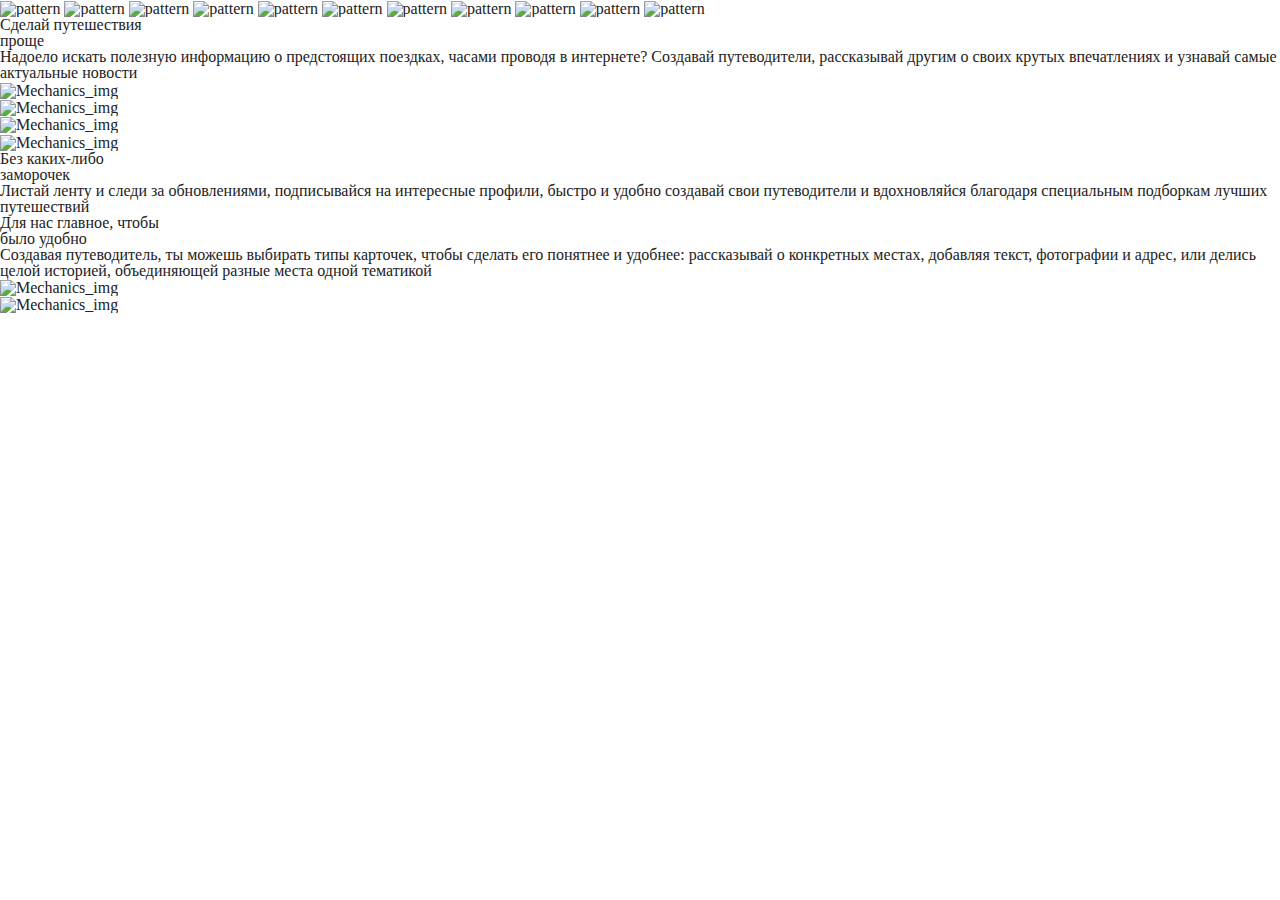
==== index.html @ 8c859dba "Add files via upload" ====
<!DOCTYPE html>
<html lang="en" dir="ltr">
  <head>
    <meta charset="utf-8">
    <title>FINCH</title>
    <link rel="stylesheet" href="styles.css">
    <meta name="viewport" content="width=device-width">
  </head>
  <body>
    <section class="mechanics">
      <section class="mechanics-pattern">
        <img class="pattern-one" src="images/pattern1.png" alt="pattern">
        <img class="pattern-two" src="images/pattern2.png" alt="pattern">
        <img class="pattern-three" src="images/pattern3.png" alt="pattern">
        <img class="pattern-four" src="images/pattern4.png" alt="pattern">
        <img class="pattern-five" src="images/pattern5.png" alt="pattern">
        <img class="pattern-six" src="images/pattern6.png" alt="pattern">
        <img class="pattern-seven" src="images/pattern7.png" alt="pattern">
        <img class="pattern-eight" src="images/pattern8.png" alt="pattern">
        <img class="pattern-nine" src="images/pattern9.png" alt="pattern">
        <img class="pattern-ten" src="images/pattern10.png" alt="pattern">
        <img class="pattern-eleven" src="images/pattern11.png" alt="pattern">
      </section>

      </section>
      <section class="mechanics-main">
        <section class="text-and-image">

          <div class="mechanics-text">
            <h1>Сделай путешествия<br>проще</h1>
            <p>Надоело искать полезную информацию о&nbsp;предстоящих поездках, часами проводя в&nbsp;интернете? Создавай путеводители, рассказывай другим о&nbsp;своих крутых впечатлениях и&nbsp;узнавай самые актуальные новости</p>
          </div>

          <div class="mechanics-image">
            <div><img class="mechanics-image-one" src="images/Mechanics_img1.png" alt="Mechanics_img"></div>
            <div><img class="mechanics-image-two" src="images/Mechanics_img2.png" alt="Mechanics_img"></div>
          </div>

        </section>

        <section class="text-and-image">

          <div class="mechanics-image">
            <div><img class="mechanics-image-three" src="images/Mechanics_img3.png" alt="Mechanics_img"></div>
            <div><img class="mechanics-image-four" src="images/Mechanics_img4.png" alt="Mechanics_img"></div>
          </div>

          <div class="mechanics-text">
            <h1>Без каких-либо<br>заморочек</h1>
            <p>Листай ленту и&nbsp;следи за&nbsp;обновлениями, подписывайся на&nbsp;интересные профили, быстро и&nbsp;удобно создавай свои путеводители и&nbsp;вдохновляйся благодаря специальным подборкам лучших путешествий</p>
          </div>

        </section>

        <section class="text-and-image-unique">

          <div class="mechanics-text">
            <h1>Для нас главное, чтобы<br>было удобно</h1>
            <p>Создавая путeводитель, ты&nbsp;можешь выбирать типы карточек, чтобы сделать его понятнее и&nbsp;удобнее: рассказывай о&nbsp;конкретных местах, добавляя текст, фотографии и&nbsp;адрес, или делись целой историей, объединяющей разные места одной тематикой</p>
          </div>

          <div class="mechanics-image">
            <div><img class="mechanics-image-five" src="images/Mechanics_img5.png" alt="Mechanics_img"></div>
            <div><img class="mechanics-image-six" src="images/Mechanics_img6.png" alt="Mechanics_img"></div>
          </div>

        </section>

      </section>
    </section>

  </body>
</html>
---- styles.css ----
@import url('https://fonts.googleapis.com/css?family=Montserrat&display=swap');
@import url('https://fonts.googleapis.com/css?family=Playfair+Display&display=swap');
@import "reset.css";

body {
    width: auto;
    height: auto;
    left: 0px;
    top: 0px;
    margin: 0;
    padding: 0;
    font-family: Helvetica Neue;
  }
@media (min-width: 1440px) {
  section.mechanics {
    width: 100vw;
  }

  section.mechanics-main {
    position: relative;
    z-index: 10;
  }

  section.mechanics-pattern {
    position: absolute;
    margin: 0;
    z-index: 9;
  }

  section.text-and-image {
    display: grid;
    grid-template-columns: 500px 500px;
    grid-column-gap: 250px;
    width: 1250px;
    margin: auto;
    margin-top: 150px;
  }

  div.mechanics-text {
    margin: auto;
    width: 505px;
    line-height: 1.4;
  }

  div.mechanics-text h1 {
      font-size: 48px;
      font-weight: bold;
      color: #226EFF;
  }

  div.mechanics-text p {
    padding-top: 25px;
      font-size: 24px;
      font-weight: normal;
      color: #2E333A;
  }

  div.mechanics-image {
    width: 500px;
  }

  div.mechanics-image img.mechanics-image-one{
    position: absolute;
    width: 375px;
    height: auto;
    padding-left: 135px;
    z-index: 1;
  }

  div.mechanics-image img.mechanics-image-two{
    position: relative;
    width: 375px;
    height: auto;
    padding-top: 135px;
    z-index: 0;
  }

  div.mechanics-image img.mechanics-image-three{
    position: absolute;
    width: 375px;
    height: auto;
    padding-left: 135px;
    z-index: 1;
  }

  div.mechanics-image img.mechanics-image-four{
    position: relative;
    width: 375px;
    height: auto;
    padding-top: 85px;
    z-index: 0;
  }

  section.text-and-image-unique {
    display: grid;
    grid-template-columns: 615px 635px;
    grid-column-gap: 0;
    width: 1250px;
    margin: auto;
    margin-top: 150px;
  }

  section.text-and-image-unique div.mechanics-text {
    width: 615px;
    margin-top: 25px;
    z-index: 1;
  }

  section.text-and-image-unique div.mechanics-image {
    width: 865px;
    margin-left: -230px;
    z-index: 0;
  }

  div.mechanics-image img.mechanics-image-five{
    position: absolute;
    width: 375px;
    height: auto;
    padding-left: 490px;
    z-index: 1;
  }

  div.mechanics-image img.mechanics-image-six{
    position: relative;
    width: 800px;
    height: auto;
    padding-top: 435px;
    z-index: 0;
  }

  section.mechanics-pattern img.pattern-one {
    width: 155px;
    position: absolute;
    margin-top: -40px;
  }

  section.mechanics-pattern img.pattern-two {
    width: 490px;
    margin-left: 950px;
    position: absolute;
    margin-top: -90px;
  }

  section.mechanics-pattern img.pattern-three {
    width: 423px;
    margin-left: 595px;
    position: absolute;
    margin-top: 390px;
  }

  section.mechanics-pattern img.pattern-four {
    width: 367px;
    margin-left: 25px;
    position: absolute;
    margin-top: 530px;
  }

  section.mechanics-pattern img.pattern-five {
    width: 390px;
    margin-left: 0px;
    position: absolute;
    margin-top: 700px;
  }

  section.mechanics-pattern img.pattern-six {
    width: 276px;
    margin-left: 1100px;
    position: absolute;
    margin-top: 900px;
  }

  section.mechanics-pattern img.pattern-seven {
    width: 313px;
    margin-left: 430px;
    position: absolute;
    margin-top: 1330px;
  }

  section.mechanics-pattern img.pattern-eight {
    width: 191px;
    margin-left: 1090px;
    position: absolute;
    margin-top: 1560px;
  }

  section.mechanics-pattern img.pattern-nine {
    width: 280px;
    margin-left: 760px;
    position: absolute;
    margin-top: 1960px;
  }

  section.mechanics-pattern img.pattern-ten {
    width: 465px;
    margin-left: 975px;
    position: absolute;
    margin-top: 1760px;
  }

  section.mechanics-pattern img.pattern-eleven {
    width: 245px;
    margin-left: 0px;
    position: absolute;
    margin-top: 2270px;
  }


}
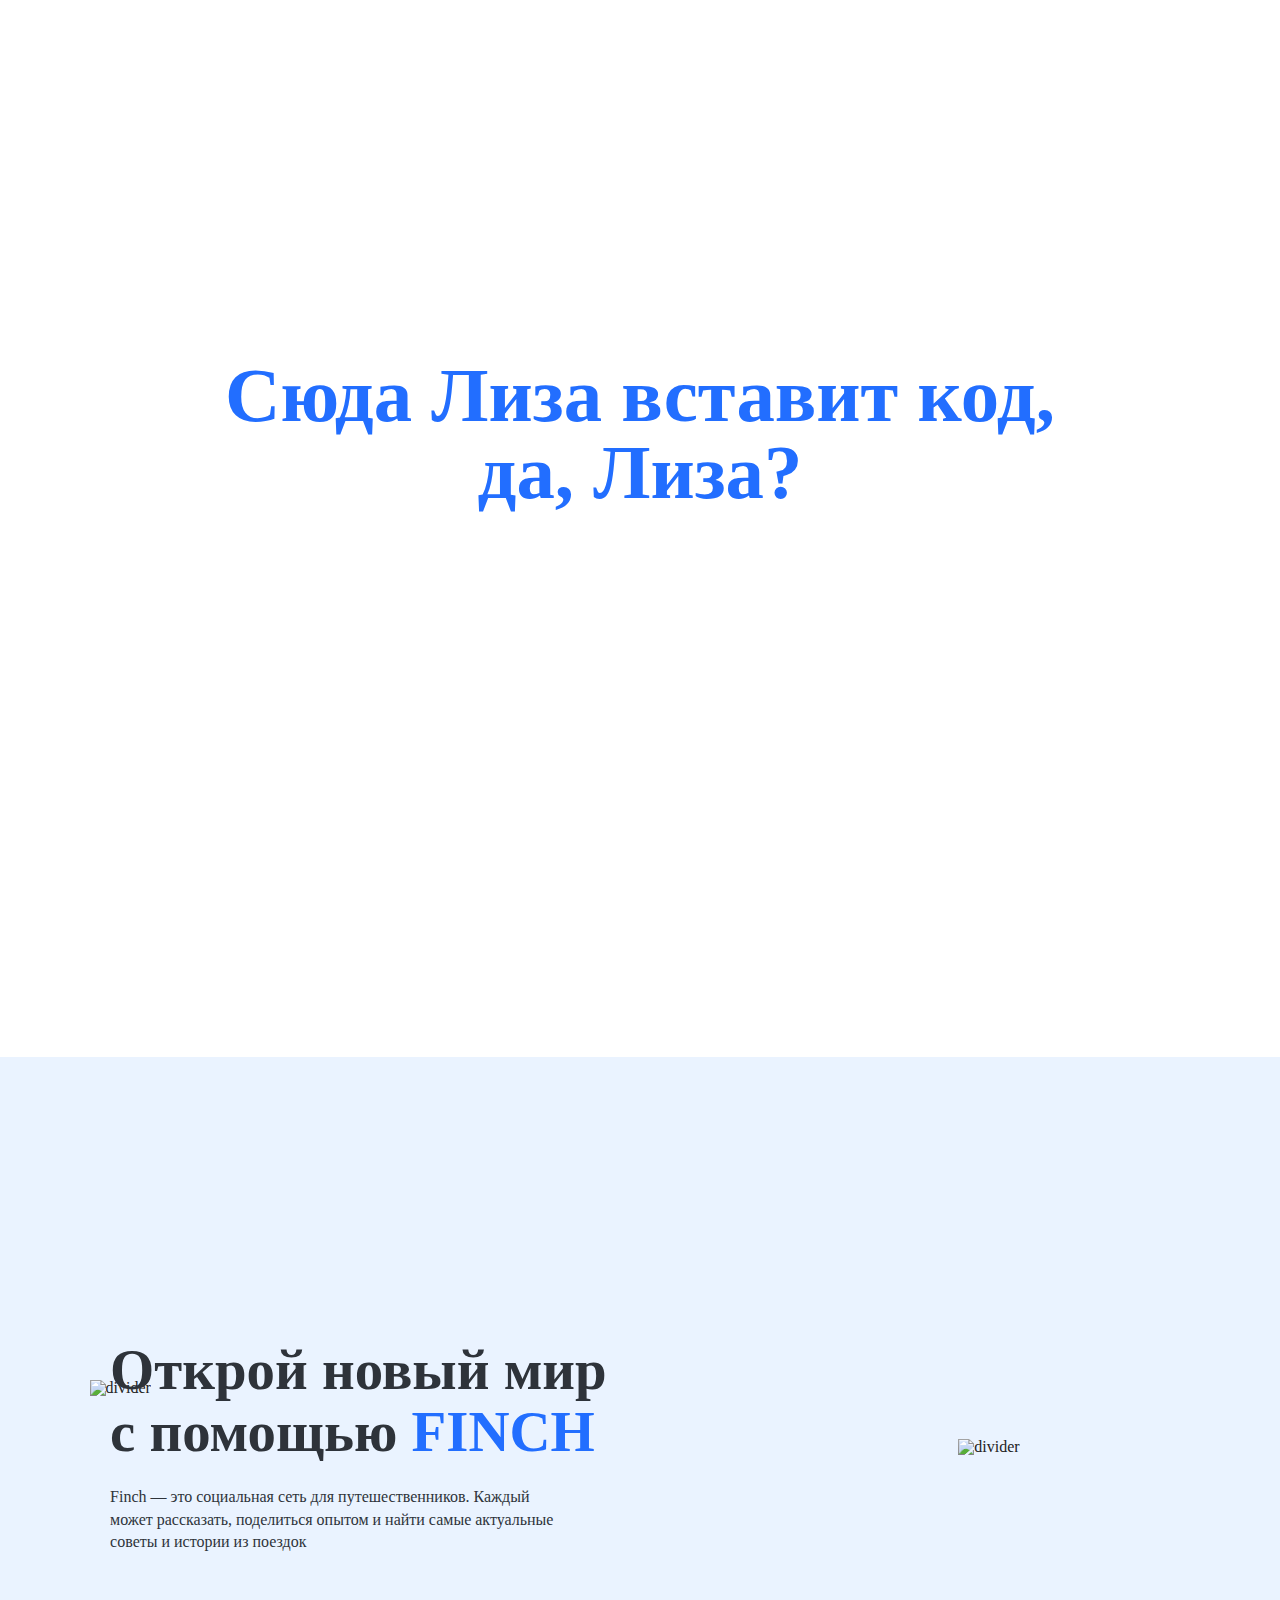
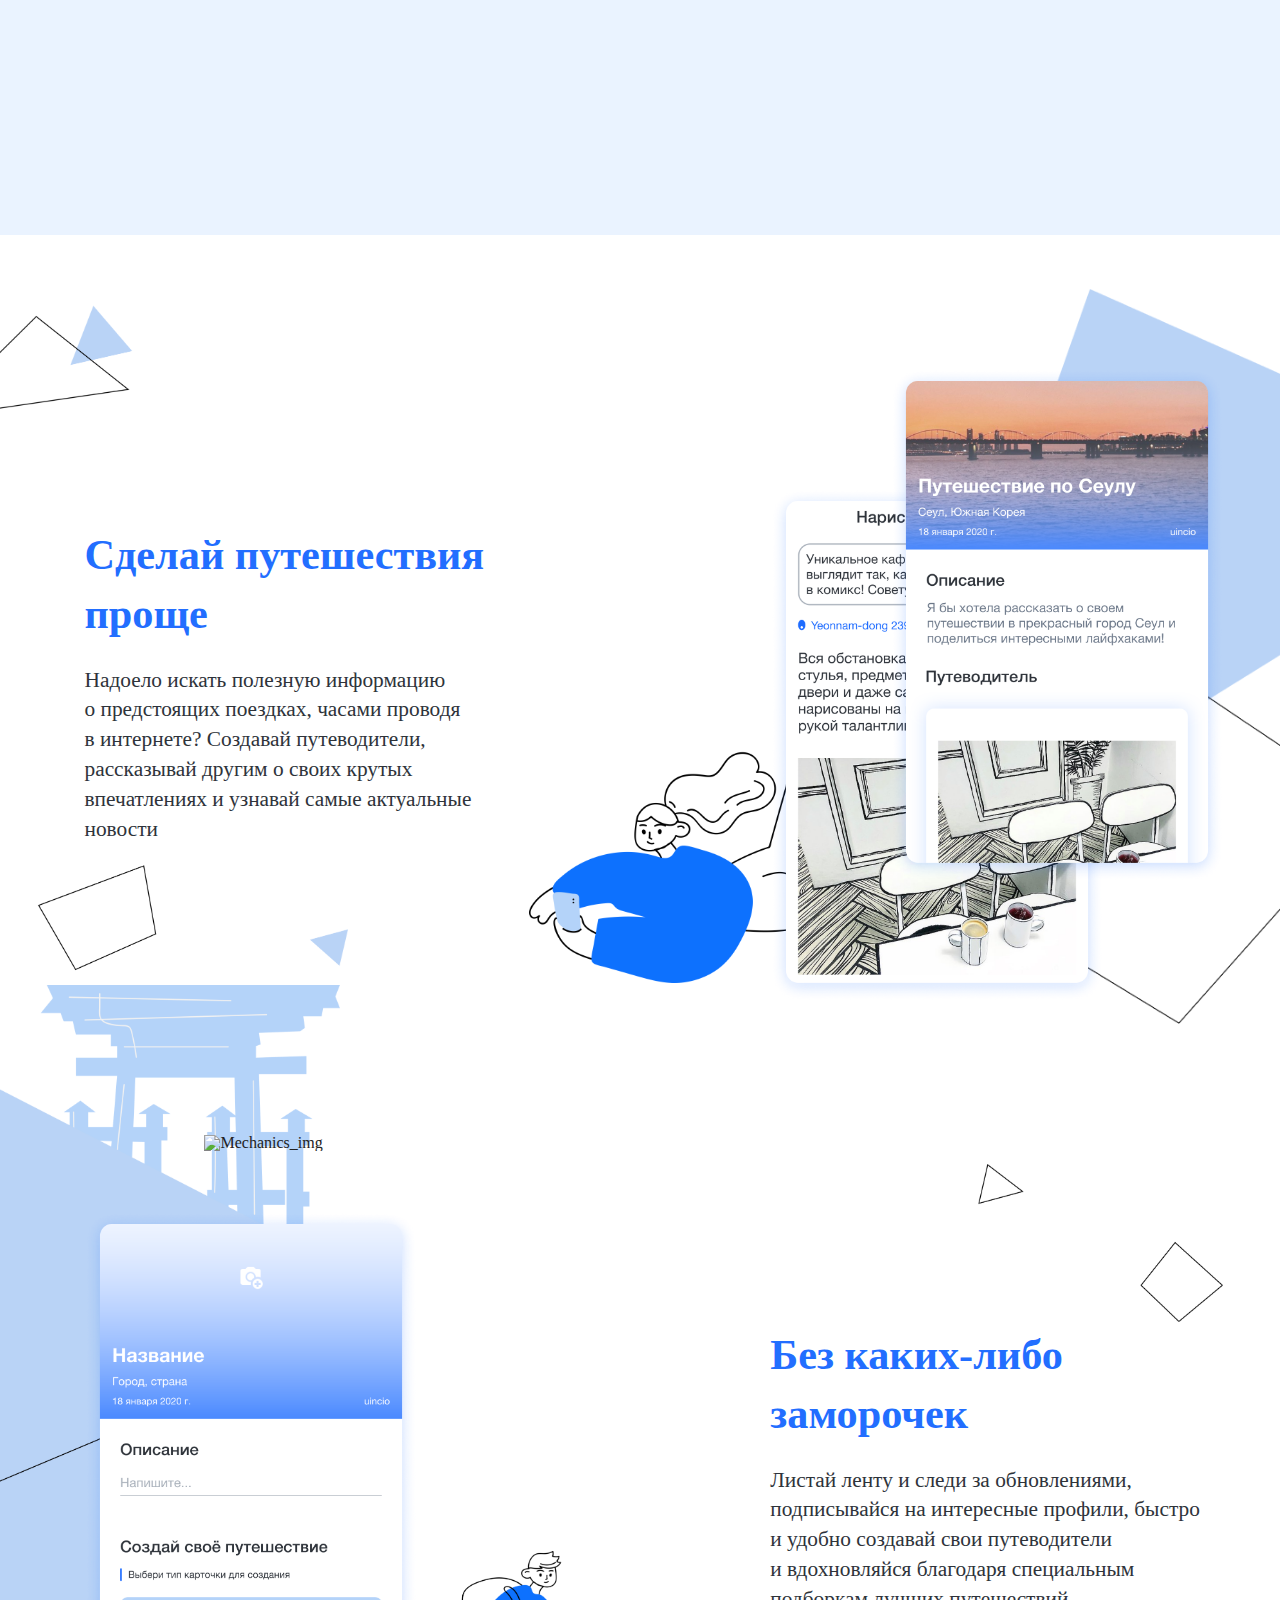
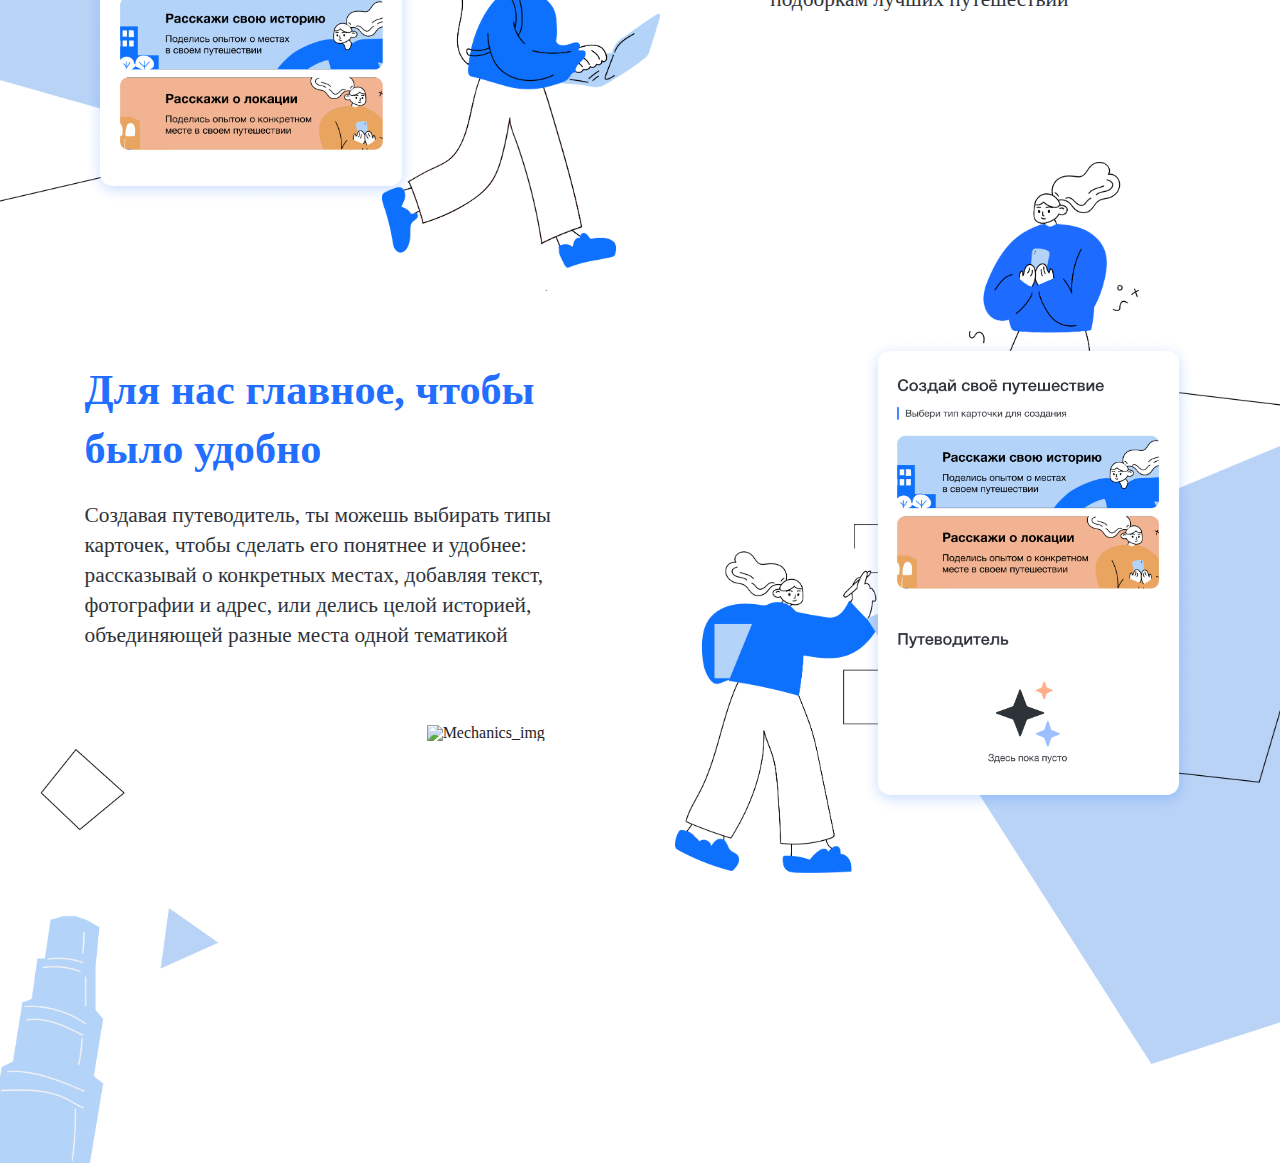
==== commit fddb5a49: "Add files via upload" ====
--- a/index.html
+++ b/index.html
@@ -7,6 +7,28 @@
     <meta name="viewport" content="width=device-width">
   </head>
   <body>
+
+    <section class="main">
+      <h1>Сюда Лиза вставит код,<br>да, Лиза?</h1>
+    </section>
+
+    <section class="divider-one">
+      <section class="divider-one-background">
+        <img class="divider-one-background" src="images/divider-one-back.png" alt="divider">
+      </section>
+
+      <section class="divider-one-content">
+        <div class="divider-one-text">
+          <h1>Открой новый мир<br>с помощью <span>FINCH</span></h1>
+          <p>Finch&nbsp;&mdash; это социальная сеть для путешественников. Каждый может рассказать, поделиться опытом и&nbsp;найти самые актуальные советы и&nbsp;истории из&nbsp;поездок</p>
+        </div>
+
+        <div class="divider-one-image">
+          <img class="divider-one-image" src="images/divider-one.png" alt="divider">
+        </div>
+      </section>
+    </section>
+
     <section class="mechanics">
       <section class="mechanics-pattern">
         <img class="pattern-one" src="images/pattern1.png" alt="pattern">
--- a/styles.css
+++ b/styles.css
@@ -11,198 +11,268 @@
     padding: 0;
     font-family: Helvetica Neue;
   }
-@media (min-width: 1440px) {
-  section.mechanics {
-    width: 100vw;
-  }
-
-  section.mechanics-main {
-    position: relative;
-    z-index: 10;
-  }
-
-  section.mechanics-pattern {
-    position: absolute;
-    margin: 0;
-    z-index: 9;
-  }
-
-  section.text-and-image {
-    display: grid;
-    grid-template-columns: 500px 500px;
-    grid-column-gap: 250px;
-    width: 1250px;
+section.main {
+  width: 100vw;
+  height: 82.6vw;
+}
+
+section.main h1 {
+    font-size: 6vw;
+    font-weight: bold;
+    color: #226EFF;
     margin: auto;
-    margin-top: 150px;
-  }
-
-  div.mechanics-text {
-    margin: auto;
-    width: 505px;
-    line-height: 1.4;
-  }
-
-  div.mechanics-text h1 {
-      font-size: 48px;
-      font-weight: bold;
-      color: #226EFF;
-  }
-
-  div.mechanics-text p {
-    padding-top: 25px;
-      font-size: 24px;
-      font-weight: normal;
-      color: #2E333A;
-  }
-
-  div.mechanics-image {
-    width: 500px;
-  }
-
-  div.mechanics-image img.mechanics-image-one{
-    position: absolute;
-    width: 375px;
-    height: auto;
-    padding-left: 135px;
-    z-index: 1;
-  }
-
-  div.mechanics-image img.mechanics-image-two{
-    position: relative;
-    width: 375px;
-    height: auto;
-    padding-top: 135px;
-    z-index: 0;
-  }
-
-  div.mechanics-image img.mechanics-image-three{
-    position: absolute;
-    width: 375px;
-    height: auto;
-    padding-left: 135px;
-    z-index: 1;
-  }
-
-  div.mechanics-image img.mechanics-image-four{
-    position: relative;
-    width: 375px;
-    height: auto;
-    padding-top: 85px;
-    z-index: 0;
-  }
-
-  section.text-and-image-unique {
-    display: grid;
-    grid-template-columns: 615px 635px;
-    grid-column-gap: 0;
-    width: 1250px;
-    margin: auto;
-    margin-top: 150px;
-  }
-
-  section.text-and-image-unique div.mechanics-text {
-    width: 615px;
-    margin-top: 25px;
-    z-index: 1;
-  }
-
-  section.text-and-image-unique div.mechanics-image {
-    width: 865px;
-    margin-left: -230px;
-    z-index: 0;
-  }
-
-  div.mechanics-image img.mechanics-image-five{
-    position: absolute;
-    width: 375px;
-    height: auto;
-    padding-left: 490px;
-    z-index: 1;
-  }
-
-  div.mechanics-image img.mechanics-image-six{
-    position: relative;
-    width: 800px;
-    height: auto;
-    padding-top: 435px;
-    z-index: 0;
-  }
-
-  section.mechanics-pattern img.pattern-one {
-    width: 155px;
-    position: absolute;
-    margin-top: -40px;
-  }
-
-  section.mechanics-pattern img.pattern-two {
-    width: 490px;
-    margin-left: 950px;
-    position: absolute;
-    margin-top: -90px;
-  }
-
-  section.mechanics-pattern img.pattern-three {
-    width: 423px;
-    margin-left: 595px;
-    position: absolute;
-    margin-top: 390px;
-  }
-
-  section.mechanics-pattern img.pattern-four {
-    width: 367px;
-    margin-left: 25px;
-    position: absolute;
-    margin-top: 530px;
-  }
-
-  section.mechanics-pattern img.pattern-five {
-    width: 390px;
-    margin-left: 0px;
-    position: absolute;
-    margin-top: 700px;
-  }
-
-  section.mechanics-pattern img.pattern-six {
-    width: 276px;
-    margin-left: 1100px;
-    position: absolute;
-    margin-top: 900px;
-  }
-
-  section.mechanics-pattern img.pattern-seven {
-    width: 313px;
-    margin-left: 430px;
-    position: absolute;
-    margin-top: 1330px;
-  }
-
-  section.mechanics-pattern img.pattern-eight {
-    width: 191px;
-    margin-left: 1090px;
-    position: absolute;
-    margin-top: 1560px;
-  }
-
-  section.mechanics-pattern img.pattern-nine {
-    width: 280px;
-    margin-left: 760px;
-    position: absolute;
-    margin-top: 1960px;
-  }
-
-  section.mechanics-pattern img.pattern-ten {
-    width: 465px;
-    margin-left: 975px;
-    position: absolute;
-    margin-top: 1760px;
-  }
-
-  section.mechanics-pattern img.pattern-eleven {
-    width: 245px;
-    margin-left: 0px;
-    position: absolute;
-    margin-top: 2270px;
-  }
-
-
-}
+    text-align: center;
+    padding-top: 28vw;
+}
+
+section.divider-one {
+  width: 100vw;
+  height: 60.76vw;
+  background-color: #EAF3FF;
+}
+
+section.divider-one-content {
+  position: relative;
+  z-index: 1;
+  width: 93vw;
+  height: 60.76vw;
+  padding-left: 7vw;
+  display: grid;
+  grid-template-columns: 42vw 45.48vw;
+  grid-column-gap: 5.52vw;
+}
+
+div.divider-one-text {
+  margin: auto;
+}
+
+div.divider-one-text h1{
+  line-height: 1.1;
+  font-size: 4.44vw;
+  font-weight: bold;
+  color: #2E333A;
+}
+
+div.divider-one-text span{
+  color: #226EFF;
+}
+
+div.divider-one-text p{
+  line-height: 1.4;
+  width: 34.7vw;
+  padding-top: 1.736vw;
+  color: #2E333A;
+  font-size: 1.25vw;
+}
+
+div.divider-one-image {
+  margin: auto;
+}
+
+div.divider-one-image img{
+  width: 45.48vw;
+  height: auto;
+}
+
+section.divider-one-background {
+  position: absolute;
+  z-index: 0;
+}
+
+section.divider-one-background img{
+  width: 93vw;
+  padding-left: 7vw;
+  padding-top: 25.2vw;
+}
+
+section.mechanics {
+  width: 100vw;
+}
+
+section.mechanics-main {
+  position: relative;
+  z-index: 10;
+}
+
+section.mechanics-pattern {
+  position: absolute;
+  margin: 0;
+  z-index: 9;
+}
+
+section.text-and-image {
+  display: grid;
+  grid-template-columns: 34.72vw 34.72vw;
+  grid-column-gap:18.86vw;
+  width: 86.8vw;
+  margin: auto;
+  margin-top: 10.4vw;
+}
+
+div.mechanics-text {
+  margin: auto;
+  width: 34.72vw;
+  line-height: 1.4;
+}
+
+div.mechanics-text h1 {
+    font-size: 3.3vw;
+    font-weight: bold;
+    color: #226EFF;
+}
+
+div.mechanics-text p {
+  padding-top: 1.736vw;
+  font-size: 1.67vw;
+  font-weight: normal;
+  color: #2E333A;
+}
+
+div.mechanics-image {
+  width: 34.72vw;
+}
+
+div.mechanics-image img.mechanics-image-one{
+  position: absolute;
+  width: 26.04vw;
+  height: auto;
+  padding-left: 9.375vw;
+  z-index: 1;
+}
+
+div.mechanics-image img.mechanics-image-two{
+  position: relative;
+  width: 26.04vw;
+  height: auto;
+  padding-top: 9.375vw;
+  z-index: 0;
+}
+
+div.mechanics-image img.mechanics-image-three{
+  position: absolute;
+  width: 26.04vw;
+  height: auto;
+  padding-left: 9.375vw;
+  z-index: 1;
+}
+
+div.mechanics-image img.mechanics-image-four{
+  position: relative;
+  width: 26.04vw;
+  height: auto;
+  padding-top: 5.9vw;
+  z-index: 0;
+}
+
+section.text-and-image-unique {
+  display: grid;
+  grid-template-columns: 42.7vw 44.09vw;
+  grid-column-gap: 0;
+  width: 86.8vw;
+  margin: auto;
+  margin-top: 10.4vw;
+}
+
+section.text-and-image-unique div.mechanics-text {
+  width: 42.7vw;
+  margin-top: 1.736vw;
+  z-index: 1;
+}
+
+section.text-and-image-unique div.mechanics-image {
+  width: 60.069vw;
+  margin-left: -15.97vw;
+  z-index: 0;
+}
+
+div.mechanics-image img.mechanics-image-five{
+  position: absolute;
+  width: 26.04vw;
+  height: auto;
+  padding-left: 34.02vw;
+  z-index: 1;
+}
+
+div.mechanics-image img.mechanics-image-six{
+  position: relative;
+  width: 55.56vw;
+  height: auto;
+  padding-top: 30.2vw;
+  z-index: 0;
+}
+
+section.mechanics-pattern img.pattern-one {
+  width: 10.76vw;
+  position: absolute;
+  margin-top: 5.5vw;
+}
+
+section.mechanics-pattern img.pattern-two {
+  width: 34.02vw;
+  margin-left: 65.97vw;
+  position: absolute;
+  margin-top: 4.2vw;
+}
+
+section.mechanics-pattern img.pattern-three {
+  width: 29.375vw;
+  margin-left: 41.319vw;
+  position: absolute;
+  margin-top: 37.6vw;
+}
+
+section.mechanics-pattern img.pattern-four {
+  width: 25.486vw;
+  margin-left: 1.736vw;
+  position: absolute;
+  margin-top: 46.4vw;
+}
+
+section.mechanics-pattern img.pattern-five {
+  width: 27.08vw;
+  margin-left: 0px;
+  position: absolute;
+  margin-top: 58.6vw;
+}
+
+section.mechanics-pattern img.pattern-six {
+  width: 19.16vw;
+  margin-left: 76.38vw;
+  position: absolute;
+  margin-top: 72.6vw;
+}
+
+section.mechanics-pattern img.pattern-seven {
+  width: 21.73vw;
+  margin-left: 29.86vw;
+  position: absolute;
+  margin-top: 102.8vw;
+}
+
+section.mechanics-pattern img.pattern-eight {
+  width: 13.26vw;
+  margin-left: 75.69vw;
+  position: absolute;
+  margin-top: 119.3vw;
+}
+
+section.mechanics-pattern img.pattern-nine {
+  width: 19.4vw;
+  margin-left: 52.7vw;
+  position: absolute;
+  margin-top: 147.6vw;
+}
+
+section.mechanics-pattern img.pattern-ten {
+  width: 32.29vw;
+  margin-left: 67.7vw;
+  position: absolute;
+  margin-top: 133.22vw;
+}
+
+section.mechanics-pattern img.pattern-eleven {
+  width: 17vw;
+  margin-left: 0px;
+  position: absolute;
+  margin-top: 165vw;
+}
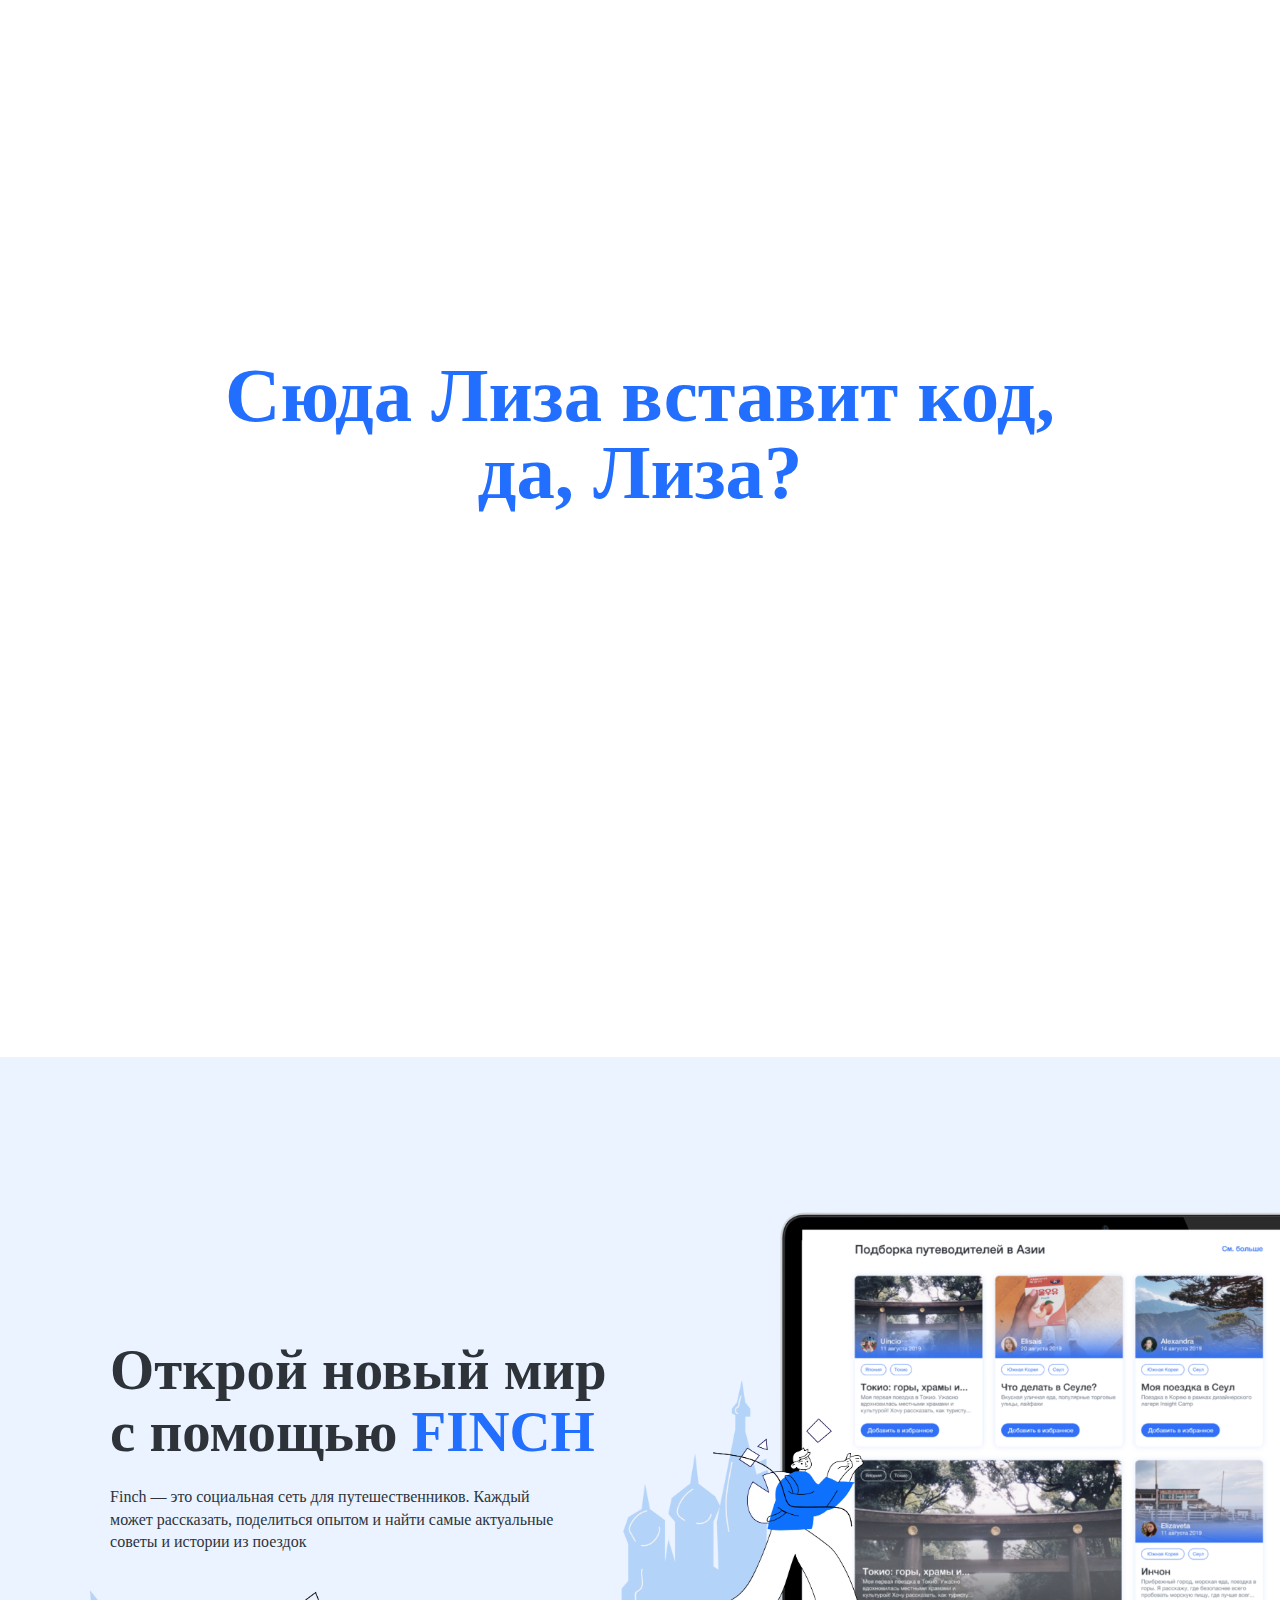
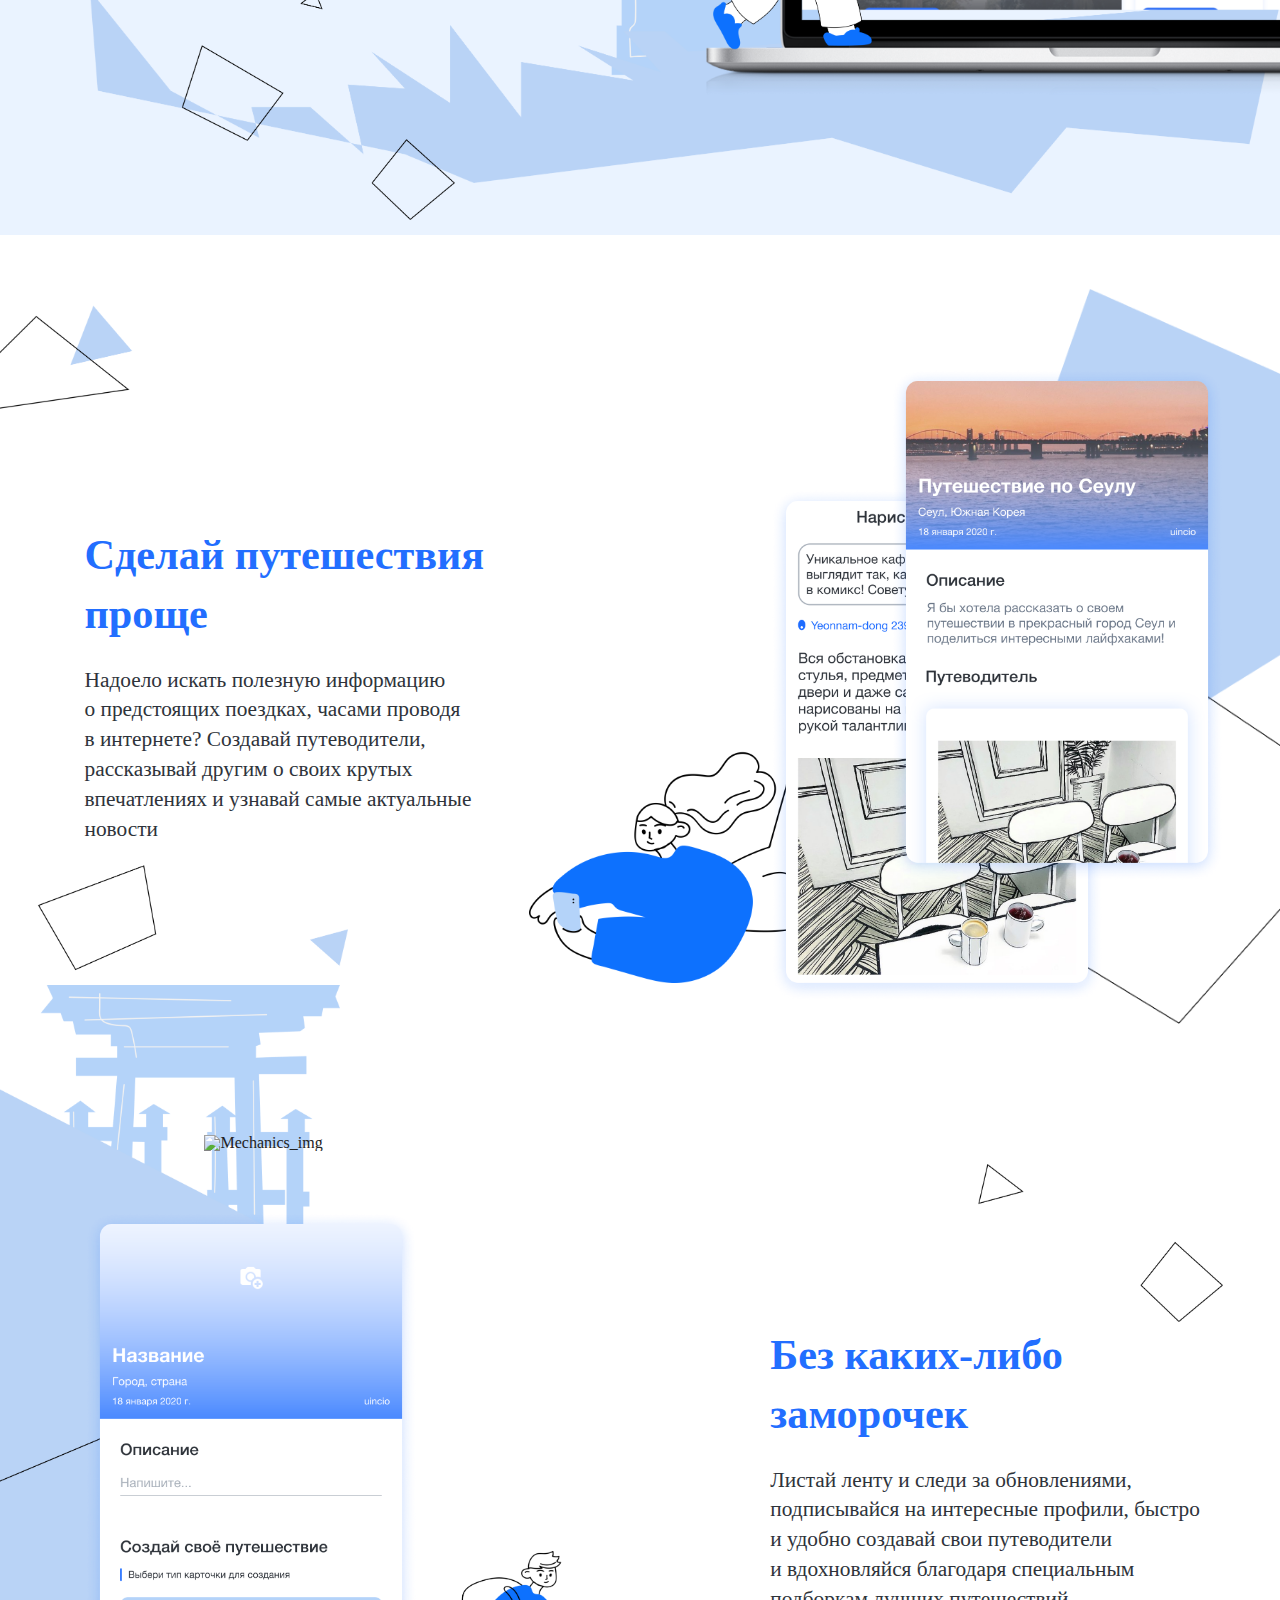
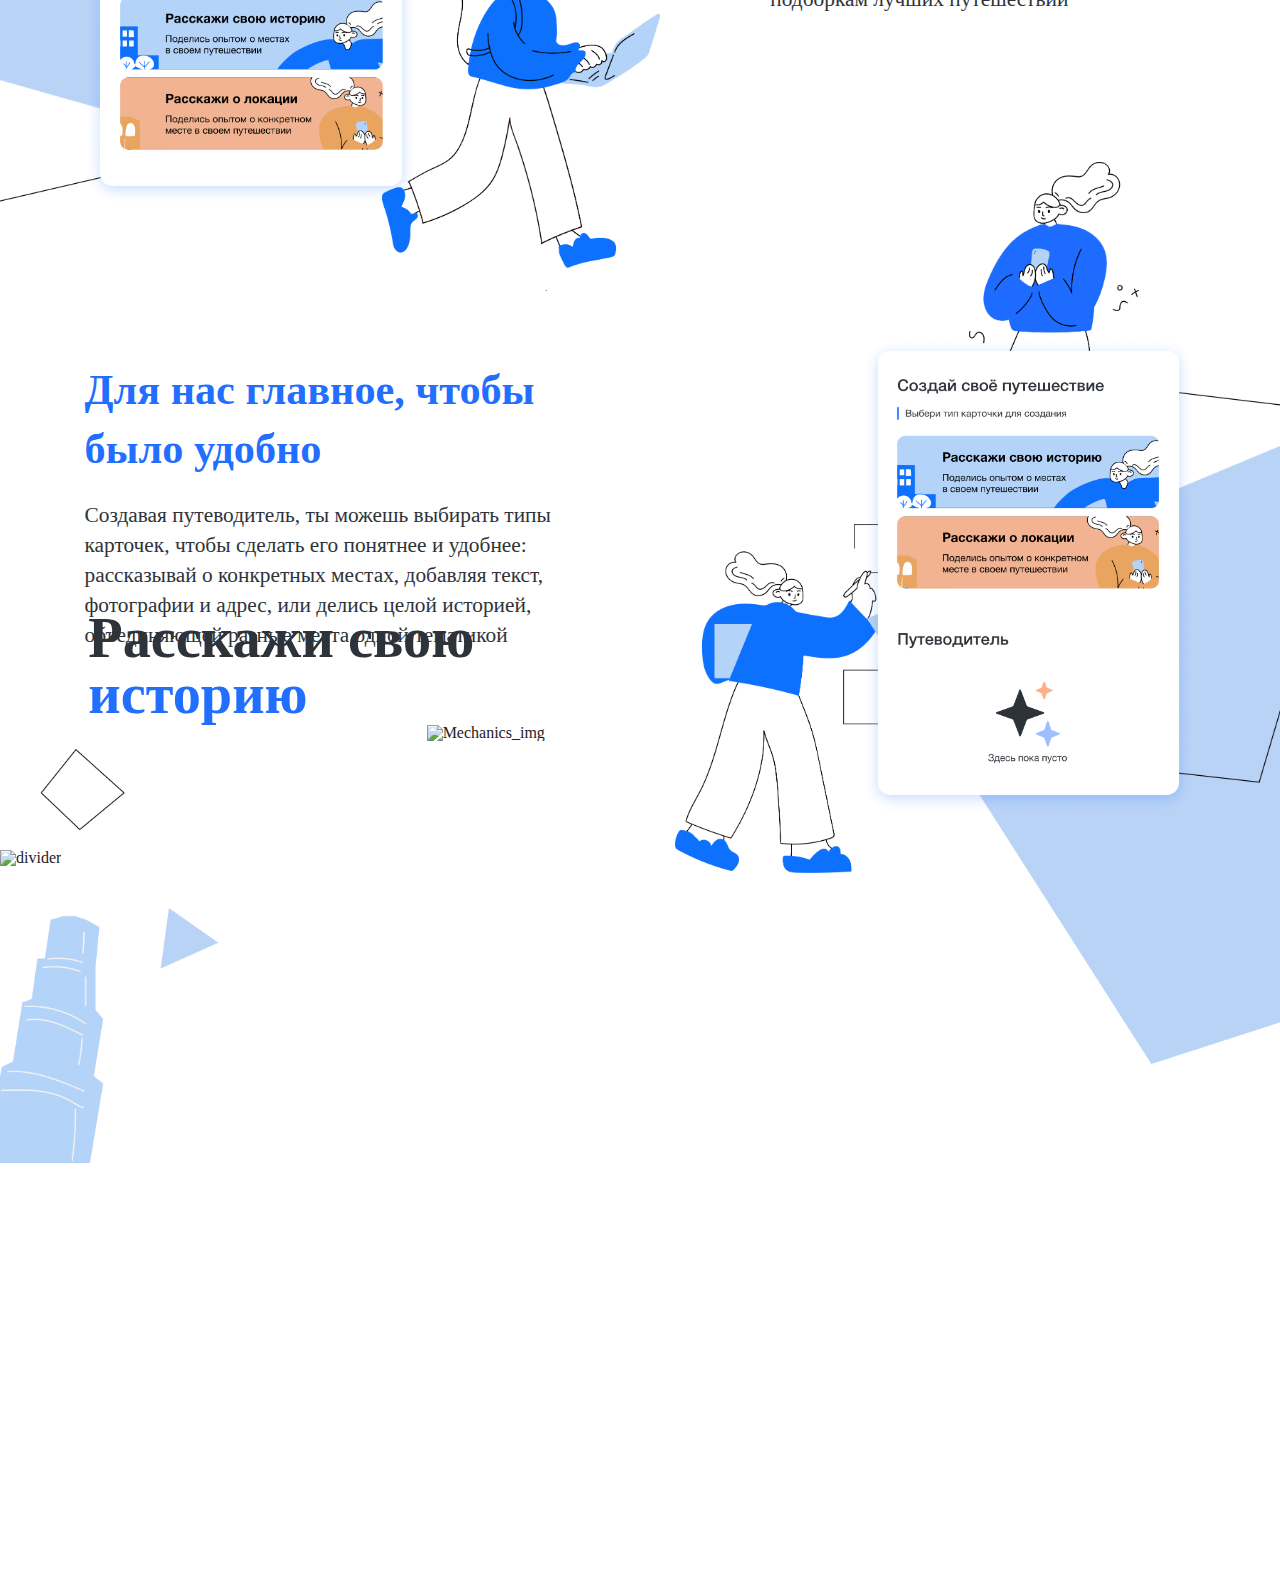
==== commit 98f01680: "Add files via upload" ====
--- a/index.html
+++ b/index.html
@@ -89,7 +89,13 @@
         </section>
 
       </section>
-    </section>
+
+      <section class="divider-two">
+        <section class="divider-two-background">
+          <img class="divider-two-background" src="images/divider-two-background.png" alt="divider">
+        </section>
+        <h1>Расскажи свою<br><span>историю</span></h1>
+      </section>
 
   </body>
 </html>
--- a/styles.css
+++ b/styles.css
@@ -276,3 +276,30 @@
   position: absolute;
   margin-top: 165vw;
 }
+
+section.divider-two {
+  position: relative;
+  z-index: 11;
+  width: 100vw;
+  height: 57vw;
+  margin-top: 8.4vw;
+}
+
+section.divider-two-background img {
+  width: 100vw;
+}
+
+section.divider-two h1{
+  width: 45.1vw;
+  font-size: 4.4vw;
+  position: absolute;
+  z-index: 12;
+  margin-top: -20vw;
+  margin-left: 6.9vw;
+  font-weight: bold;
+  color: #2E333A;
+}
+
+section.divider-two span{
+  color: #226EFF;
+}
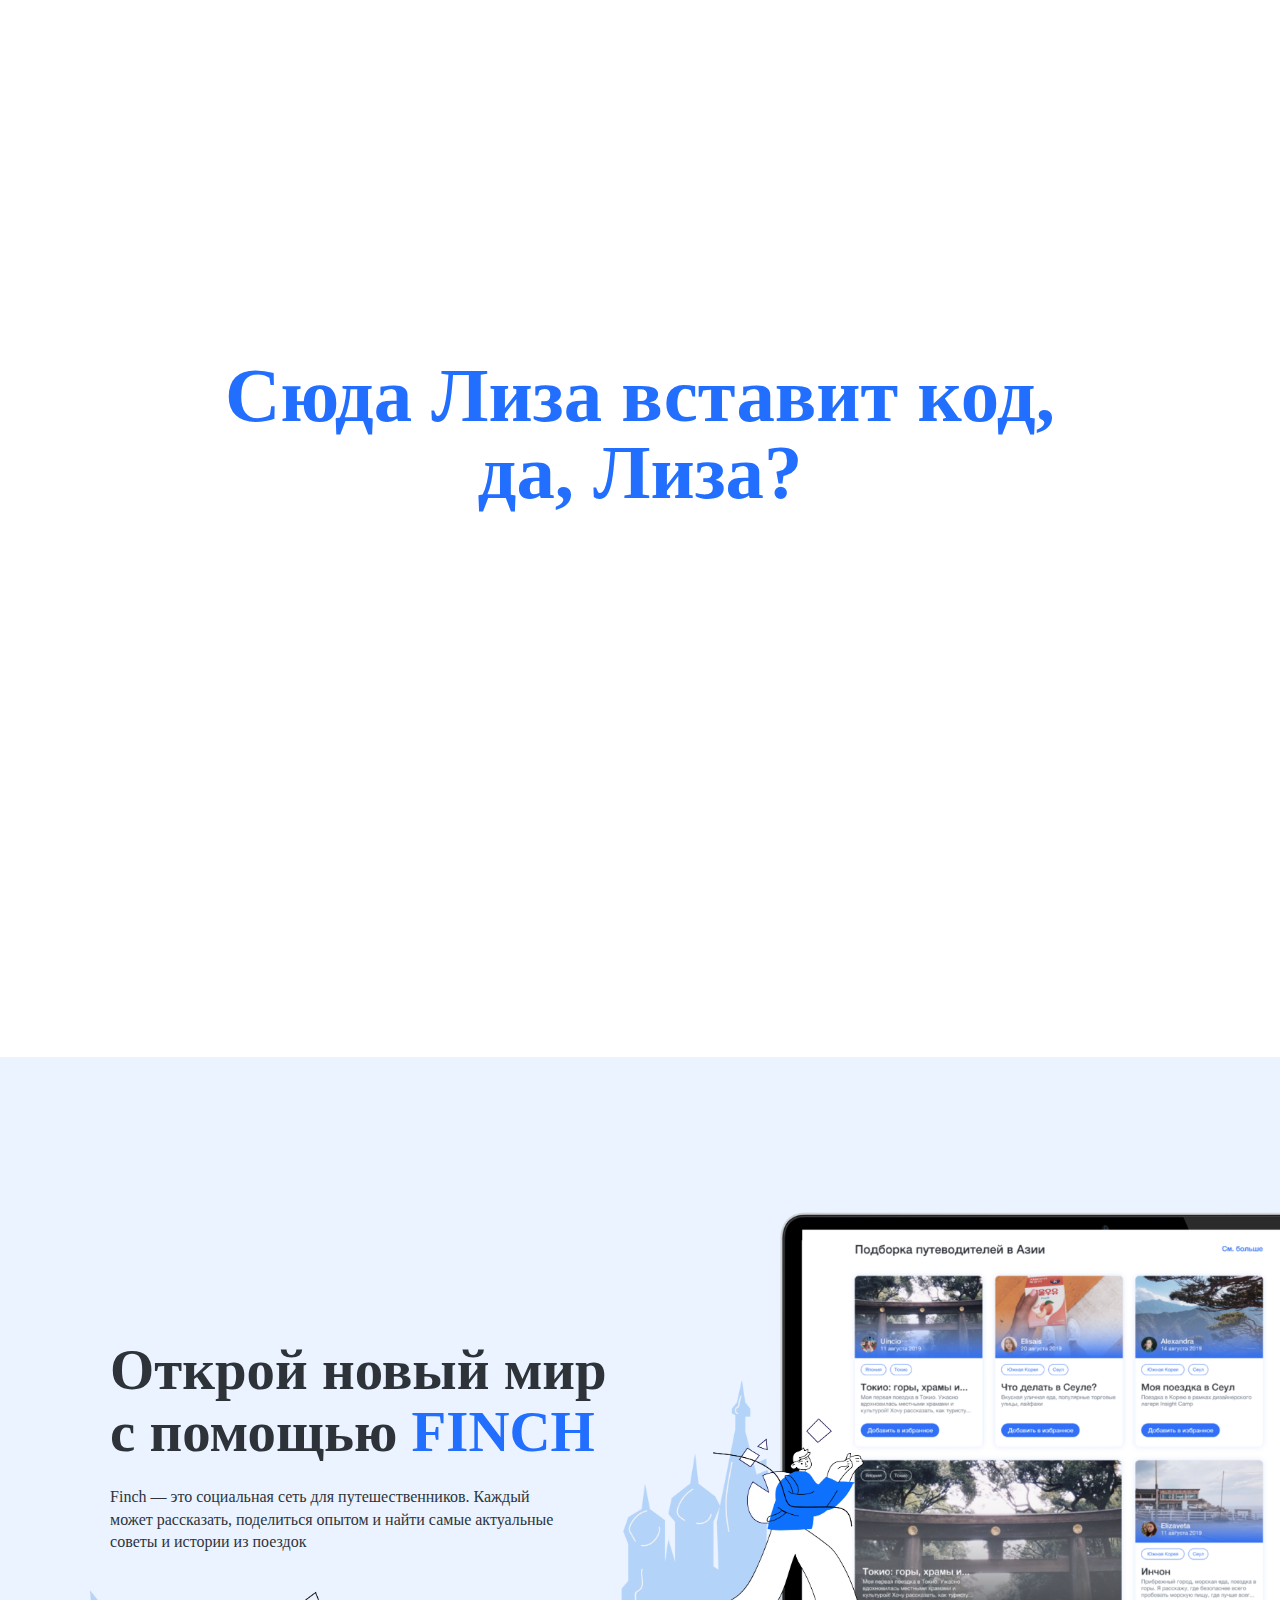
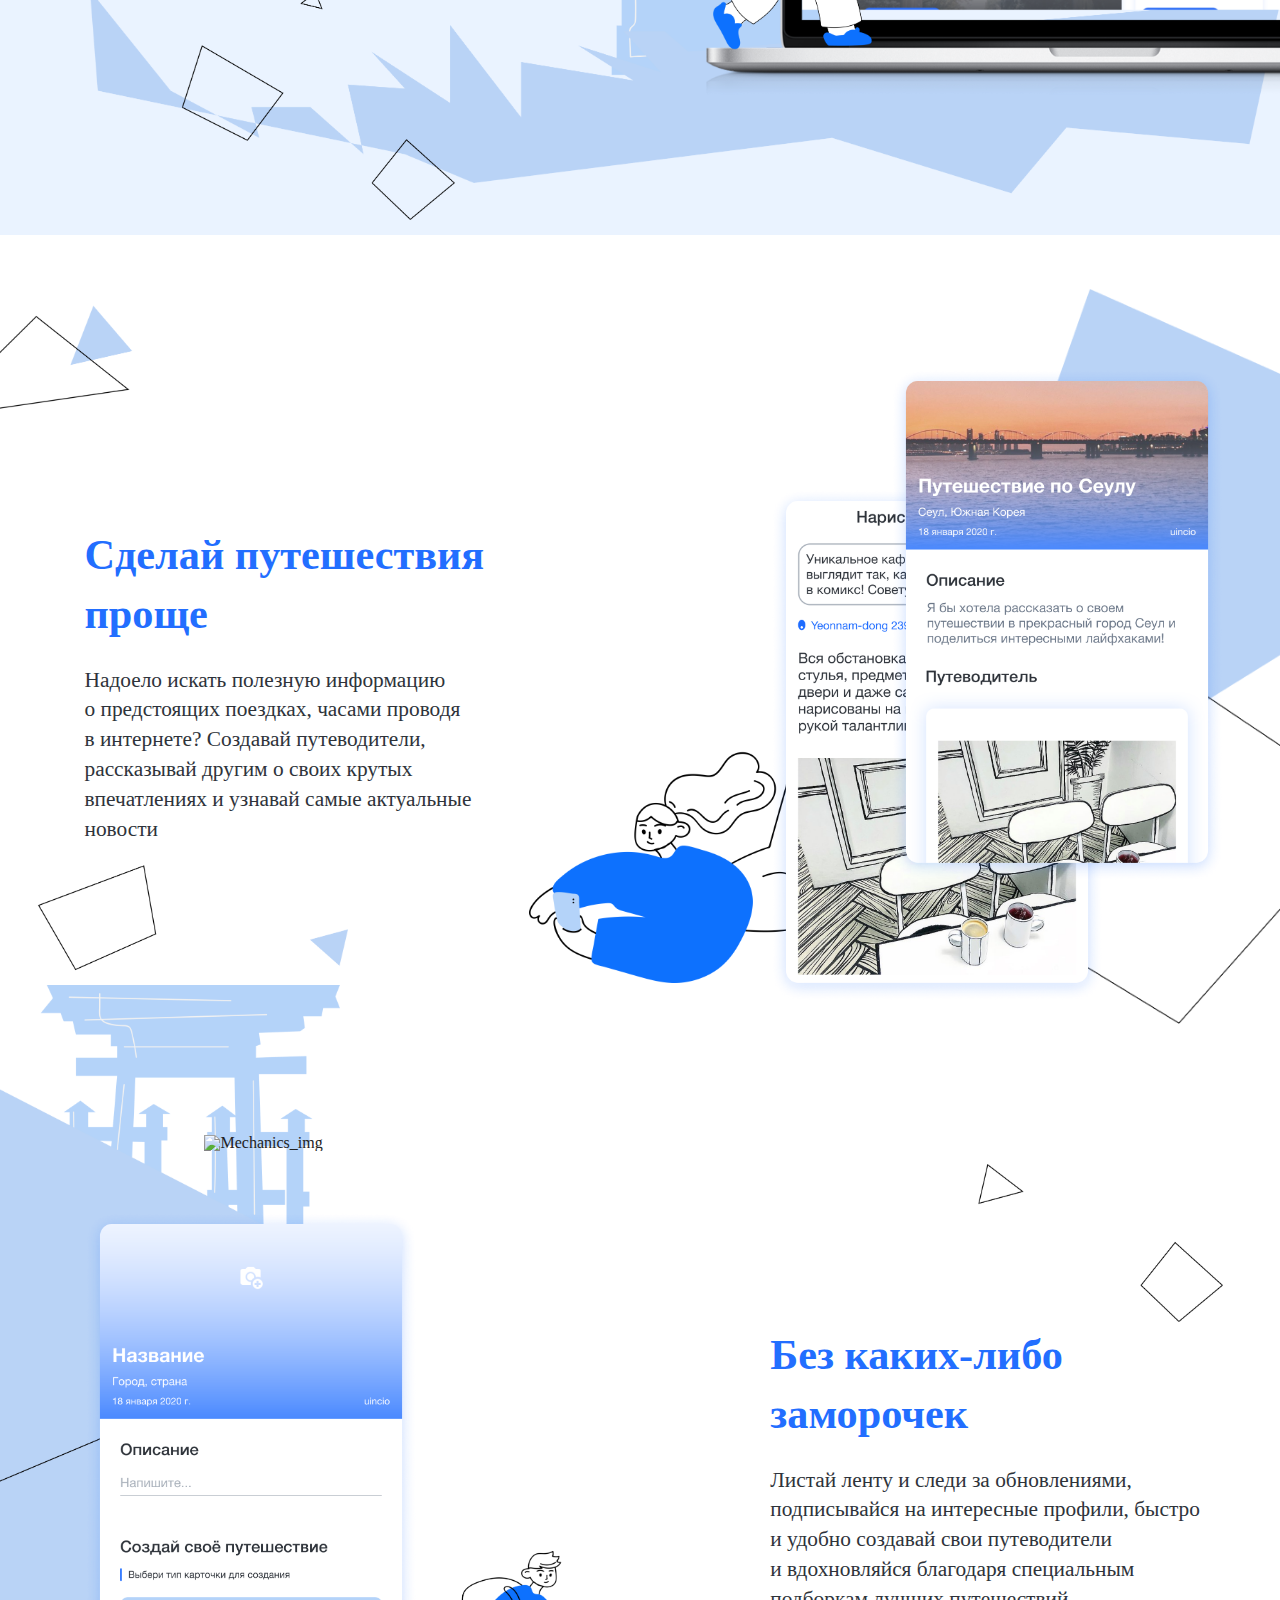
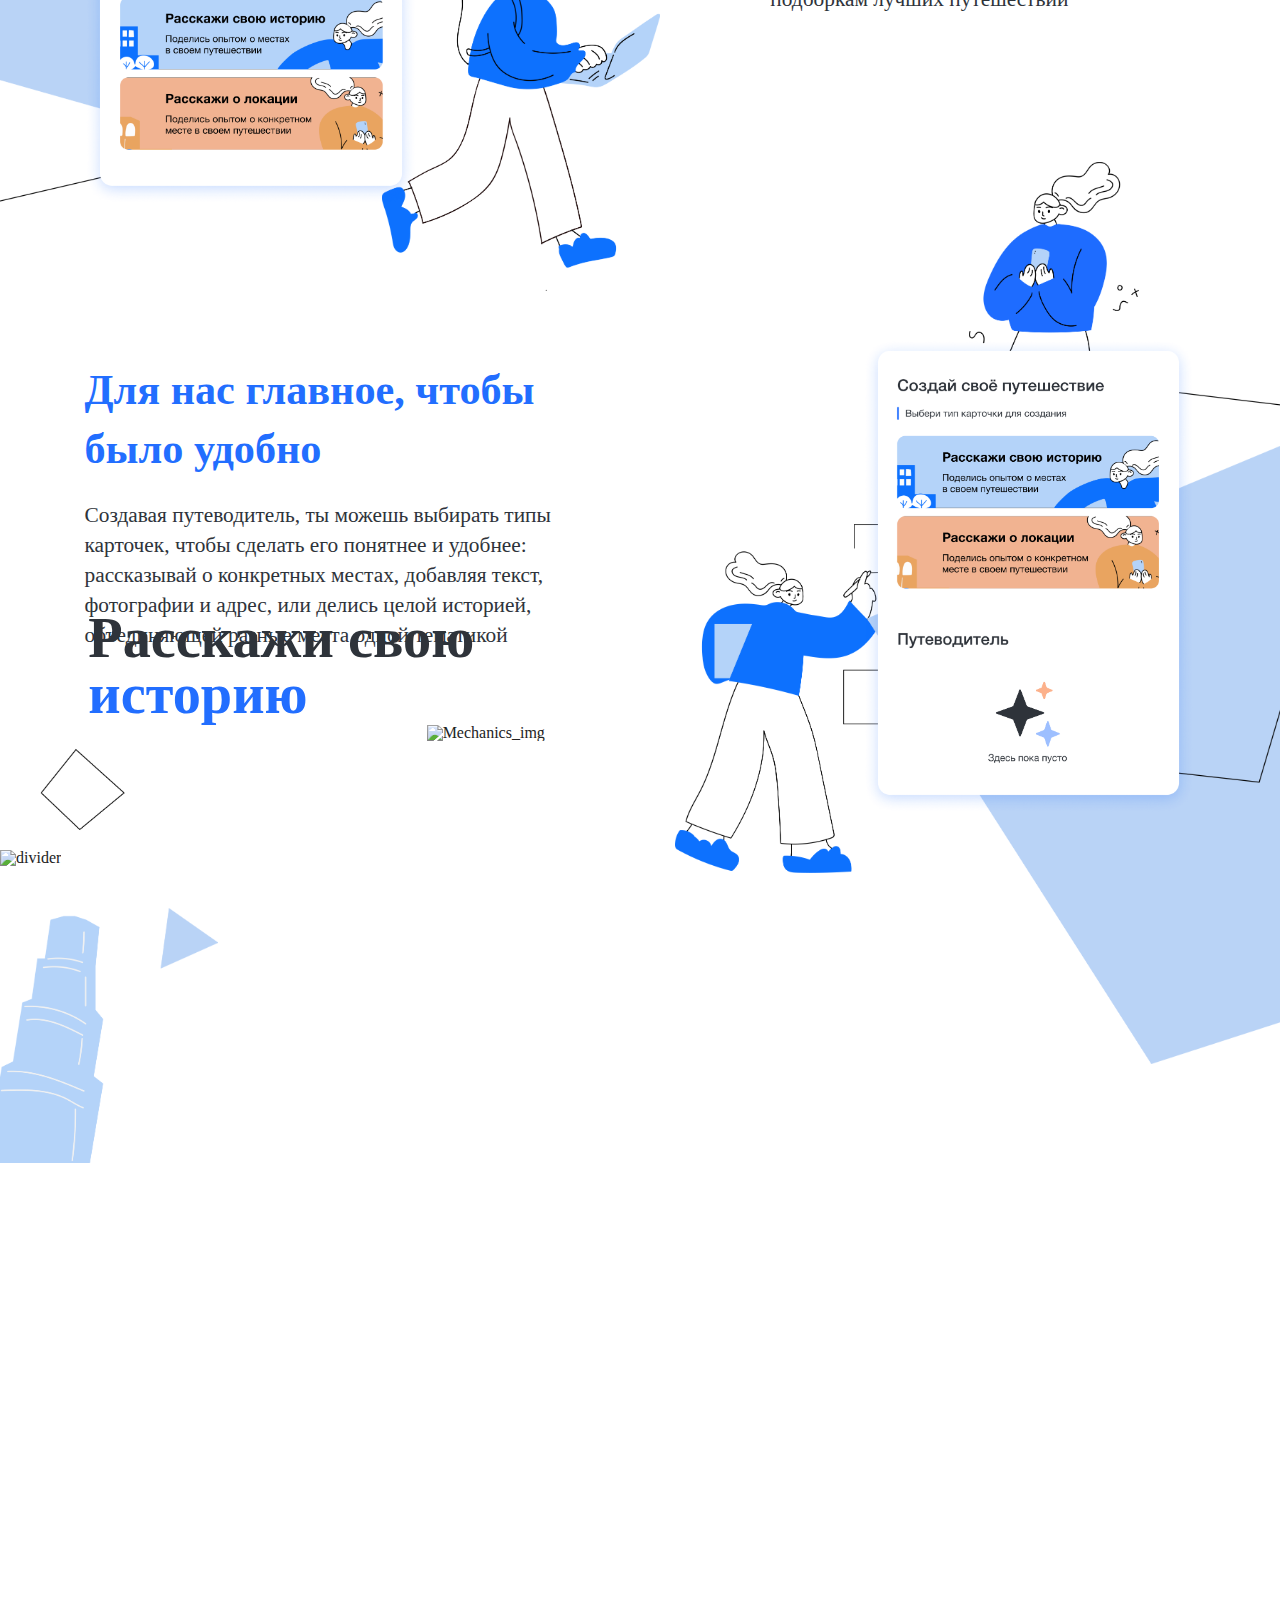
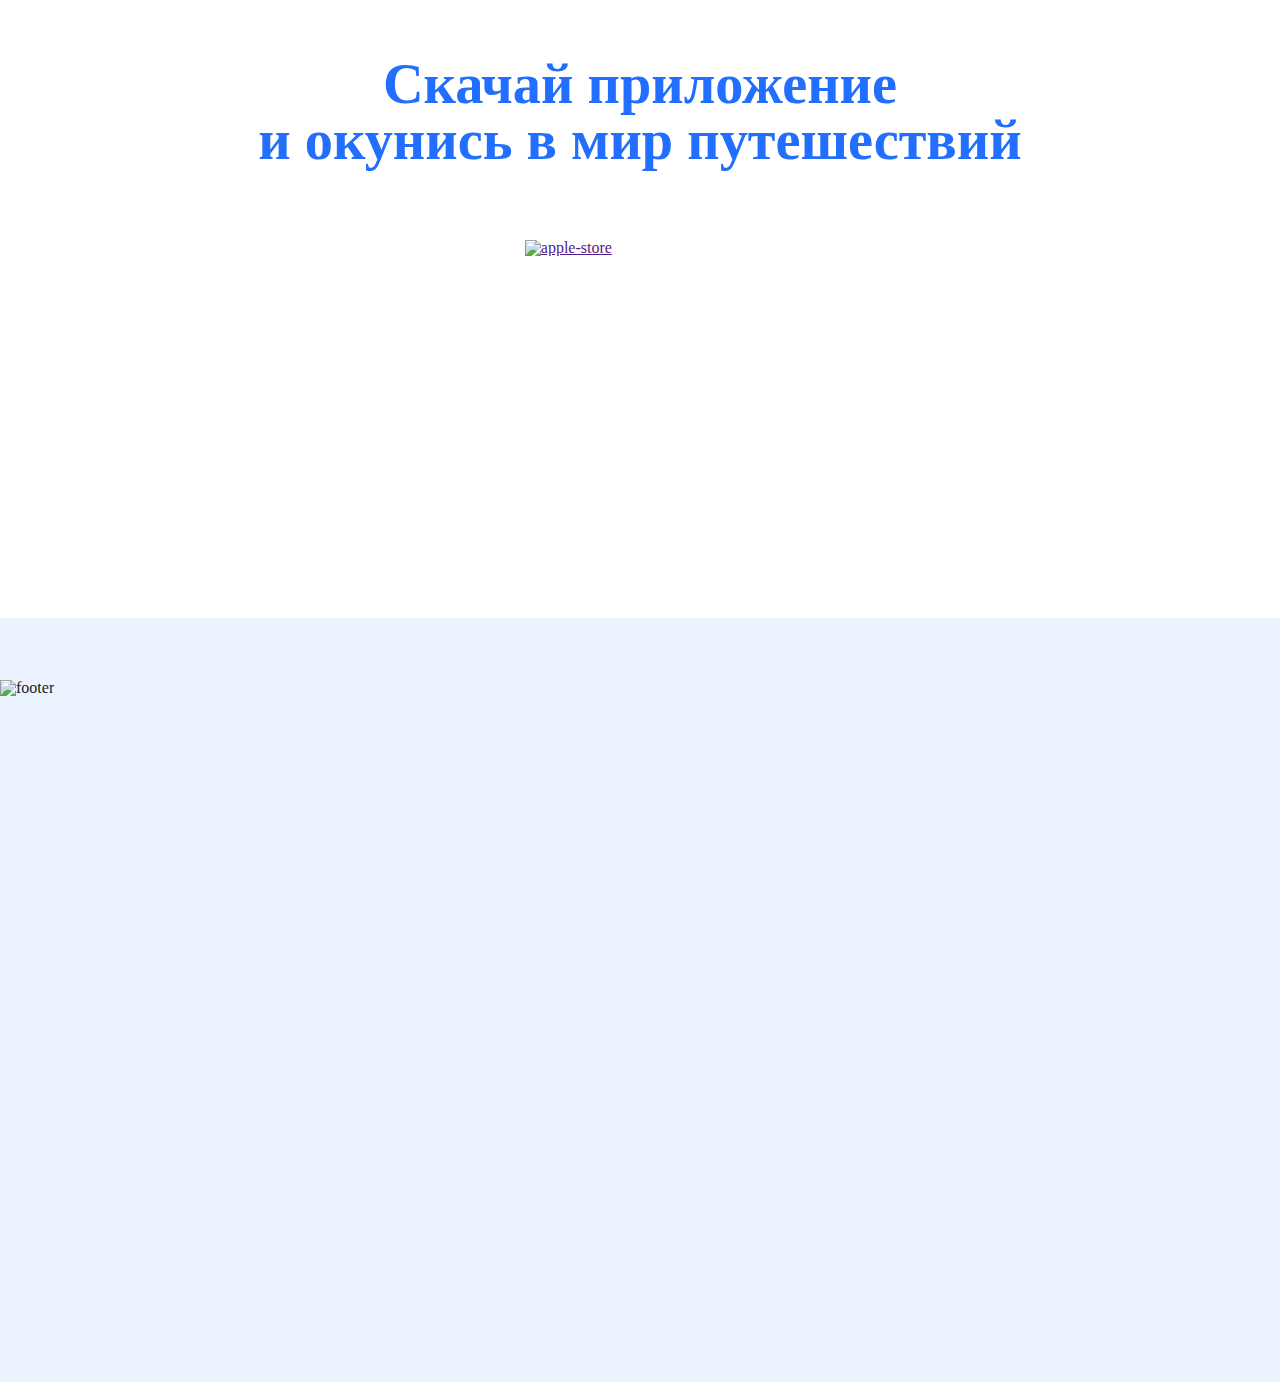
==== commit d4f0a737: "Add files via upload" ====
--- a/index.html
+++ b/index.html
@@ -97,5 +97,20 @@
         <h1>Расскажи свою<br><span>историю</span></h1>
       </section>
 
+      <section class="stories">
+
+      </section>
+
+      <section class="footer">
+        <div class="footer-background">
+          <img class="footer-background" src="images/footer-background.png" alt="footer">
+        </div>
+
+        <div class="footer-text">
+          <h1>Скачай приложение<br>и окунись в мир путешествий</h1>
+          <a href=""><img src="images/button.png" alt="apple-store"></a>
+        </div>
+      </section>
+
   </body>
 </html>
--- a/styles.css
+++ b/styles.css
@@ -303,3 +303,41 @@
 section.divider-two span{
   color: #226EFF;
 }
+
+section.stories {
+  width: 100vw;
+  height: 50vw;
+}
+
+section.footer {
+  width: 100vw;
+  height: 59.7vw;
+  background-color: #EAF3FF;
+}
+
+div.footer-background img{
+  width: 100vw;
+  height: 54.86vw;
+  margin-top: 4.84vw;
+}
+
+div.footer-text {
+  width: 100vw;
+  margin: auto;
+  position: absolute;
+  margin-top: -50vw;
+}
+
+div.footer-text h1{
+  font-size: 4.4vw;
+  z-index: 12;
+  text-align: center;
+  font-weight: bold;
+  color: #226EFF;
+}
+
+div.footer-text img {
+  width: 18vw;
+  margin-left: 41vw;
+  padding-top: 5.56vw;
+}
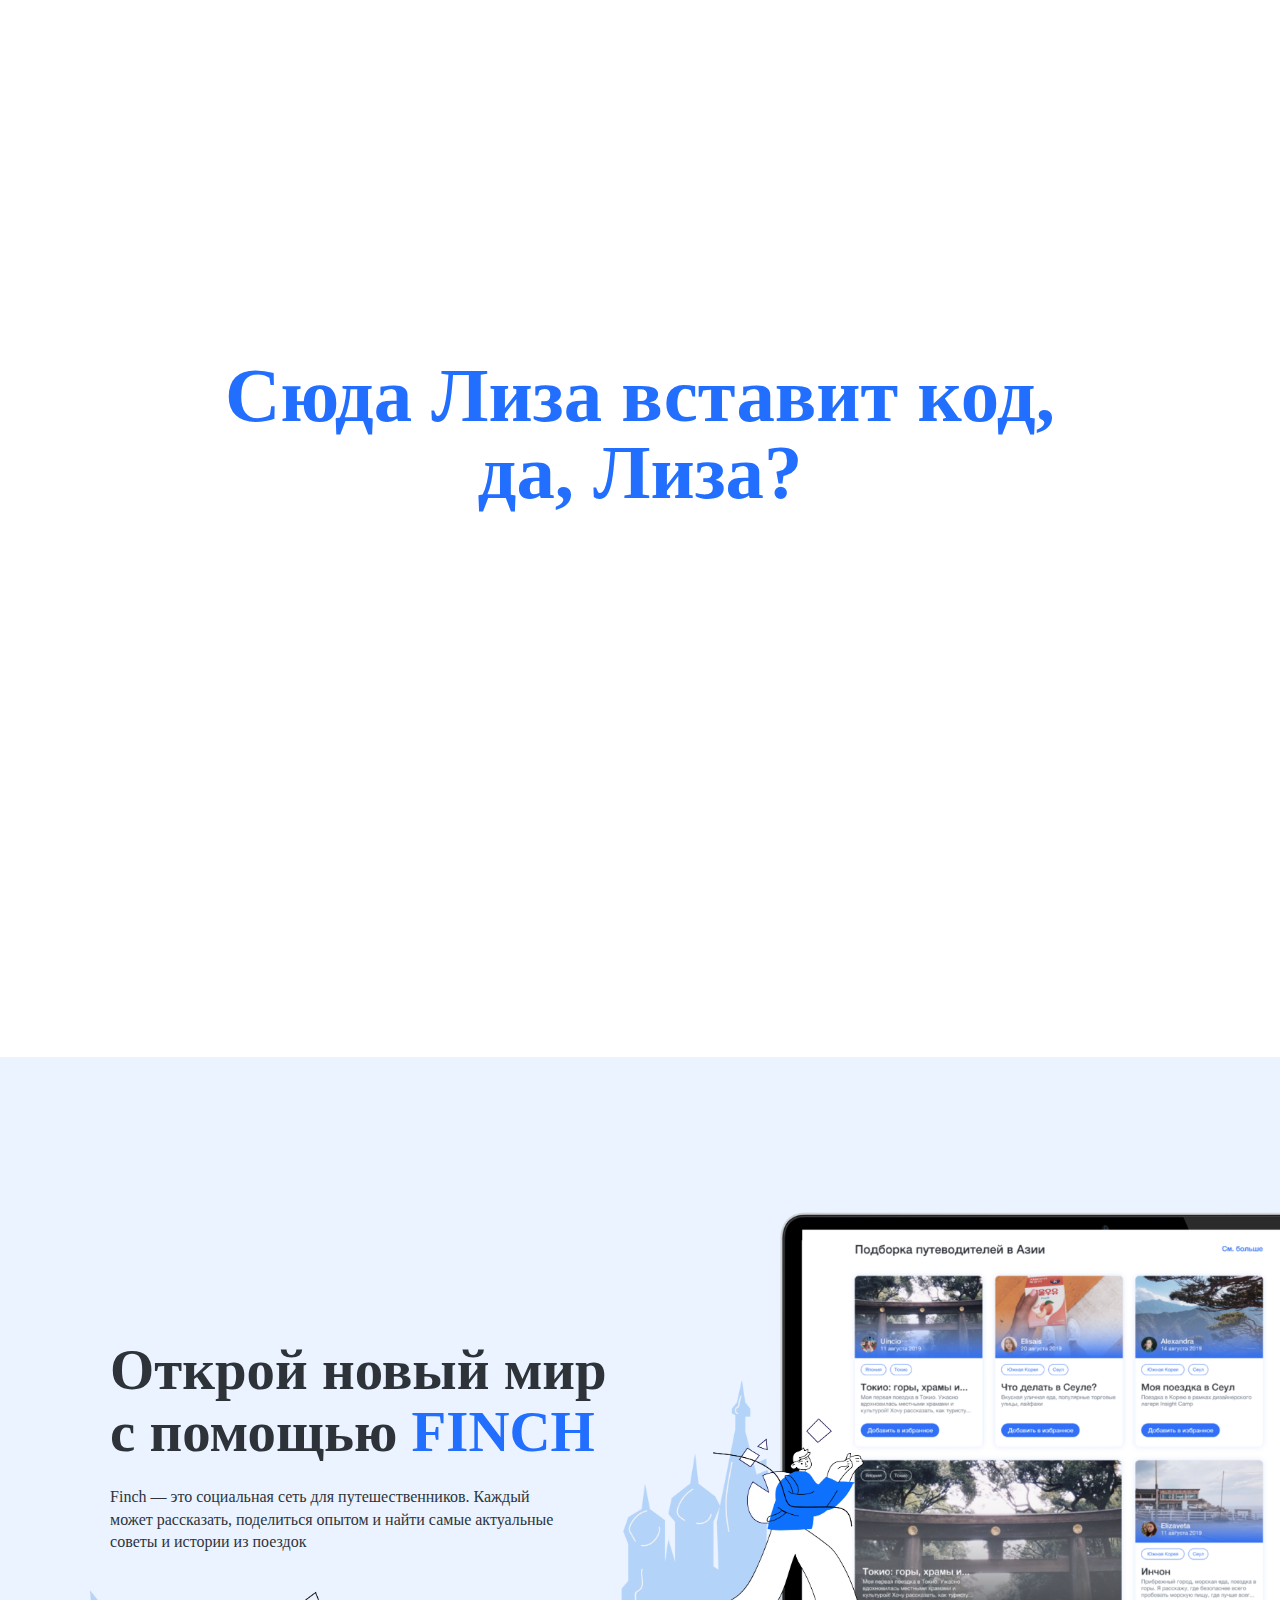
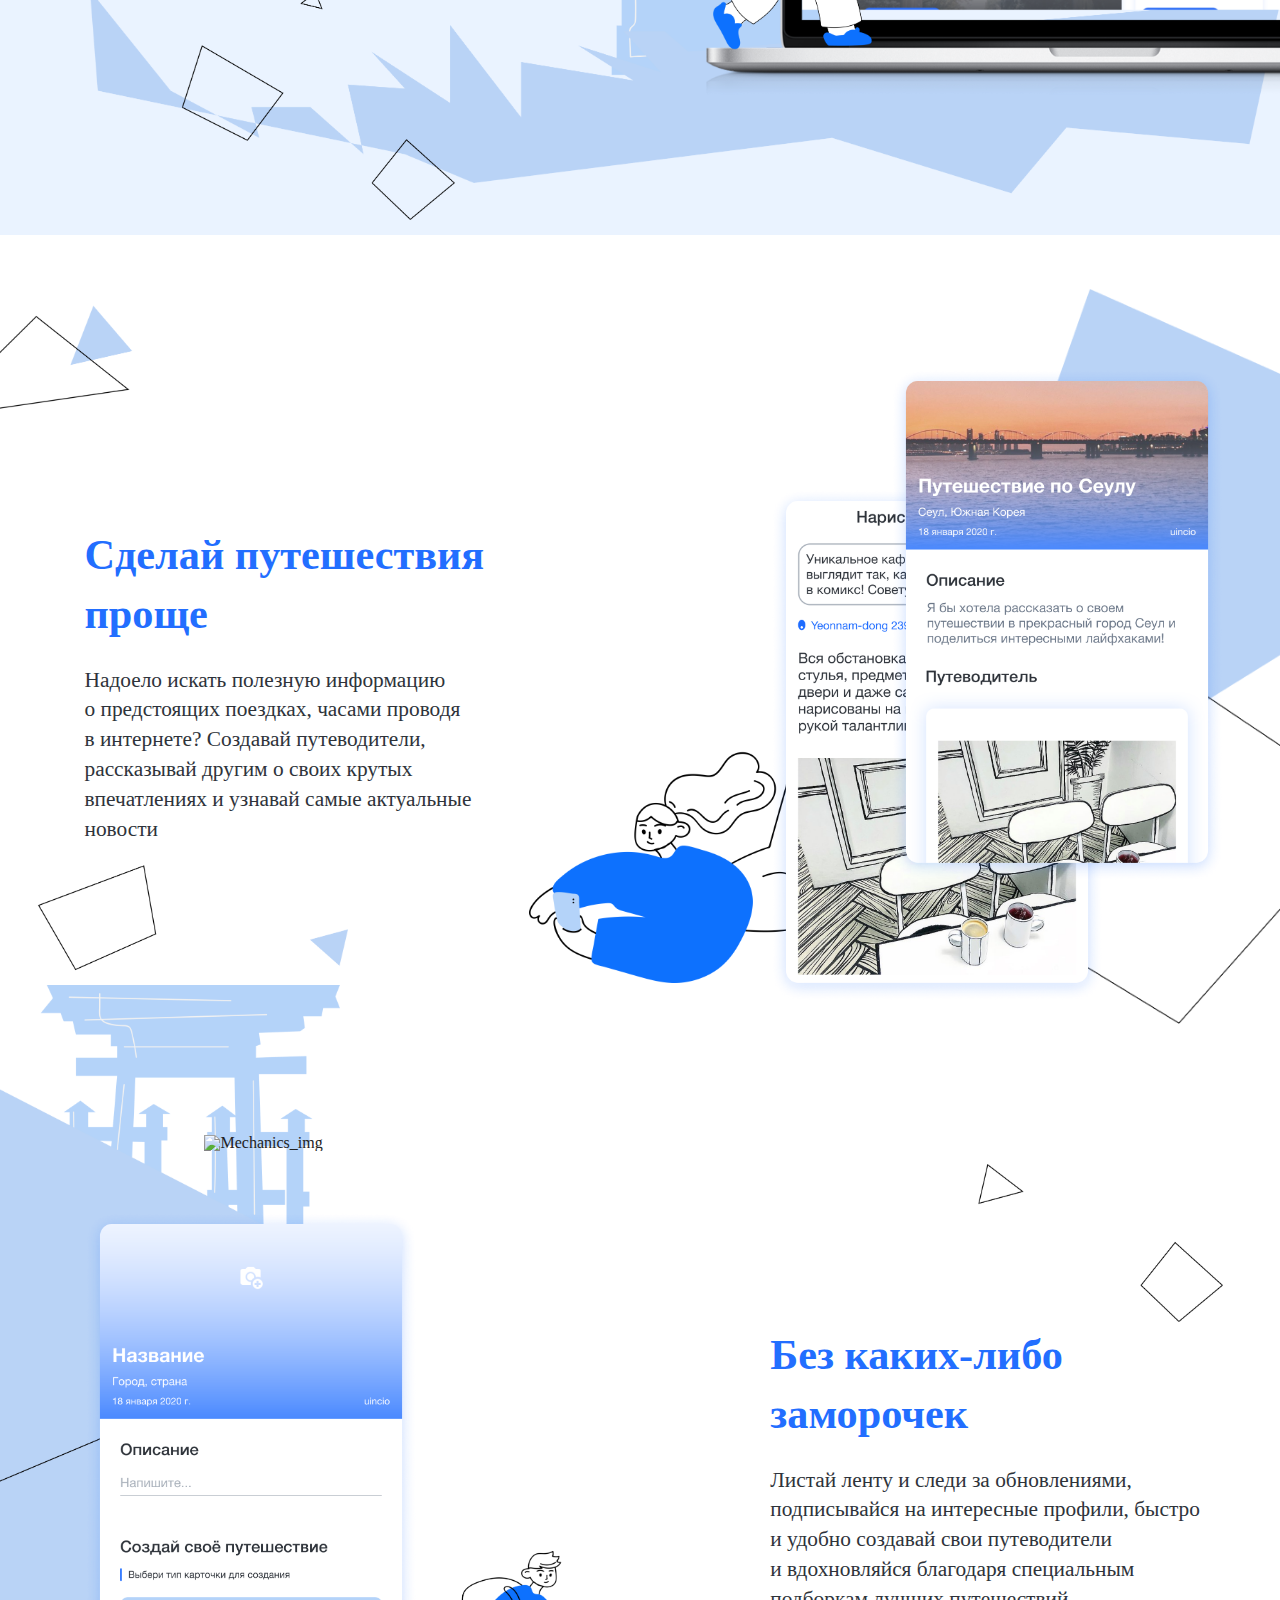
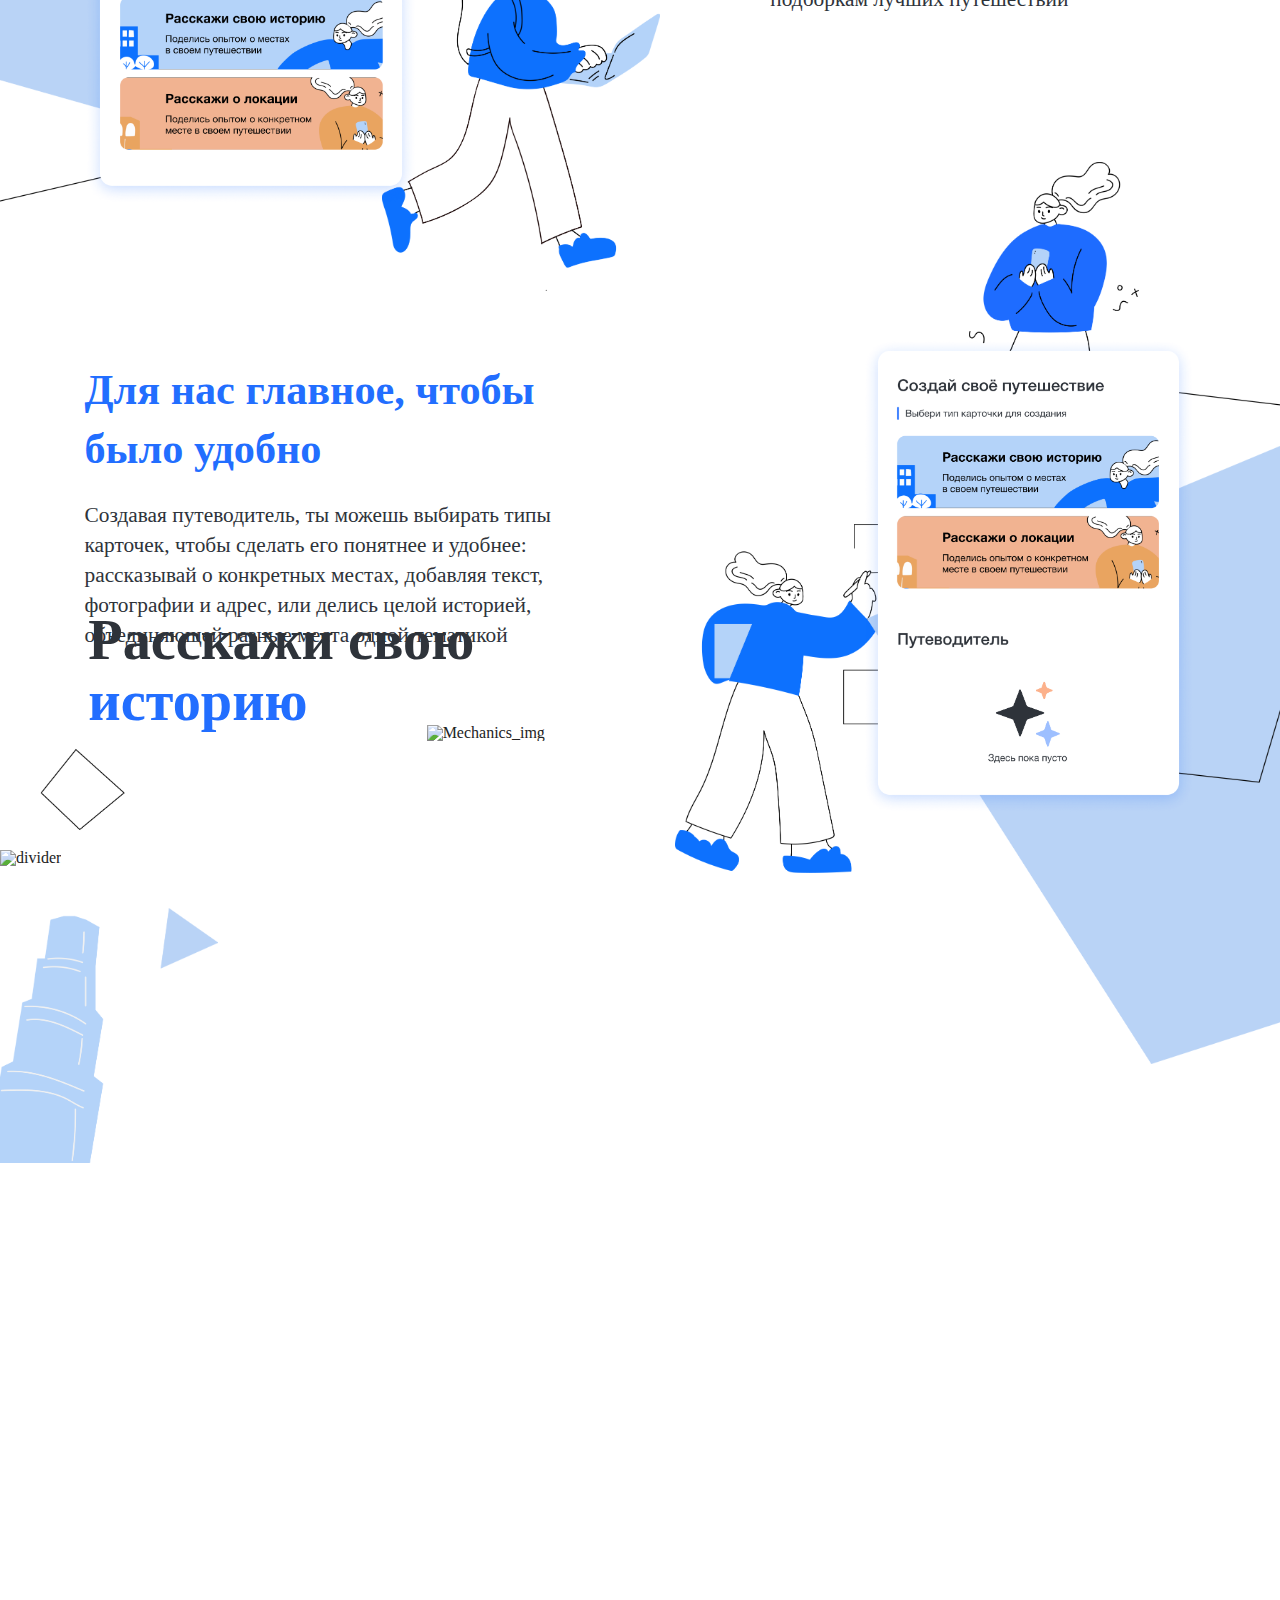
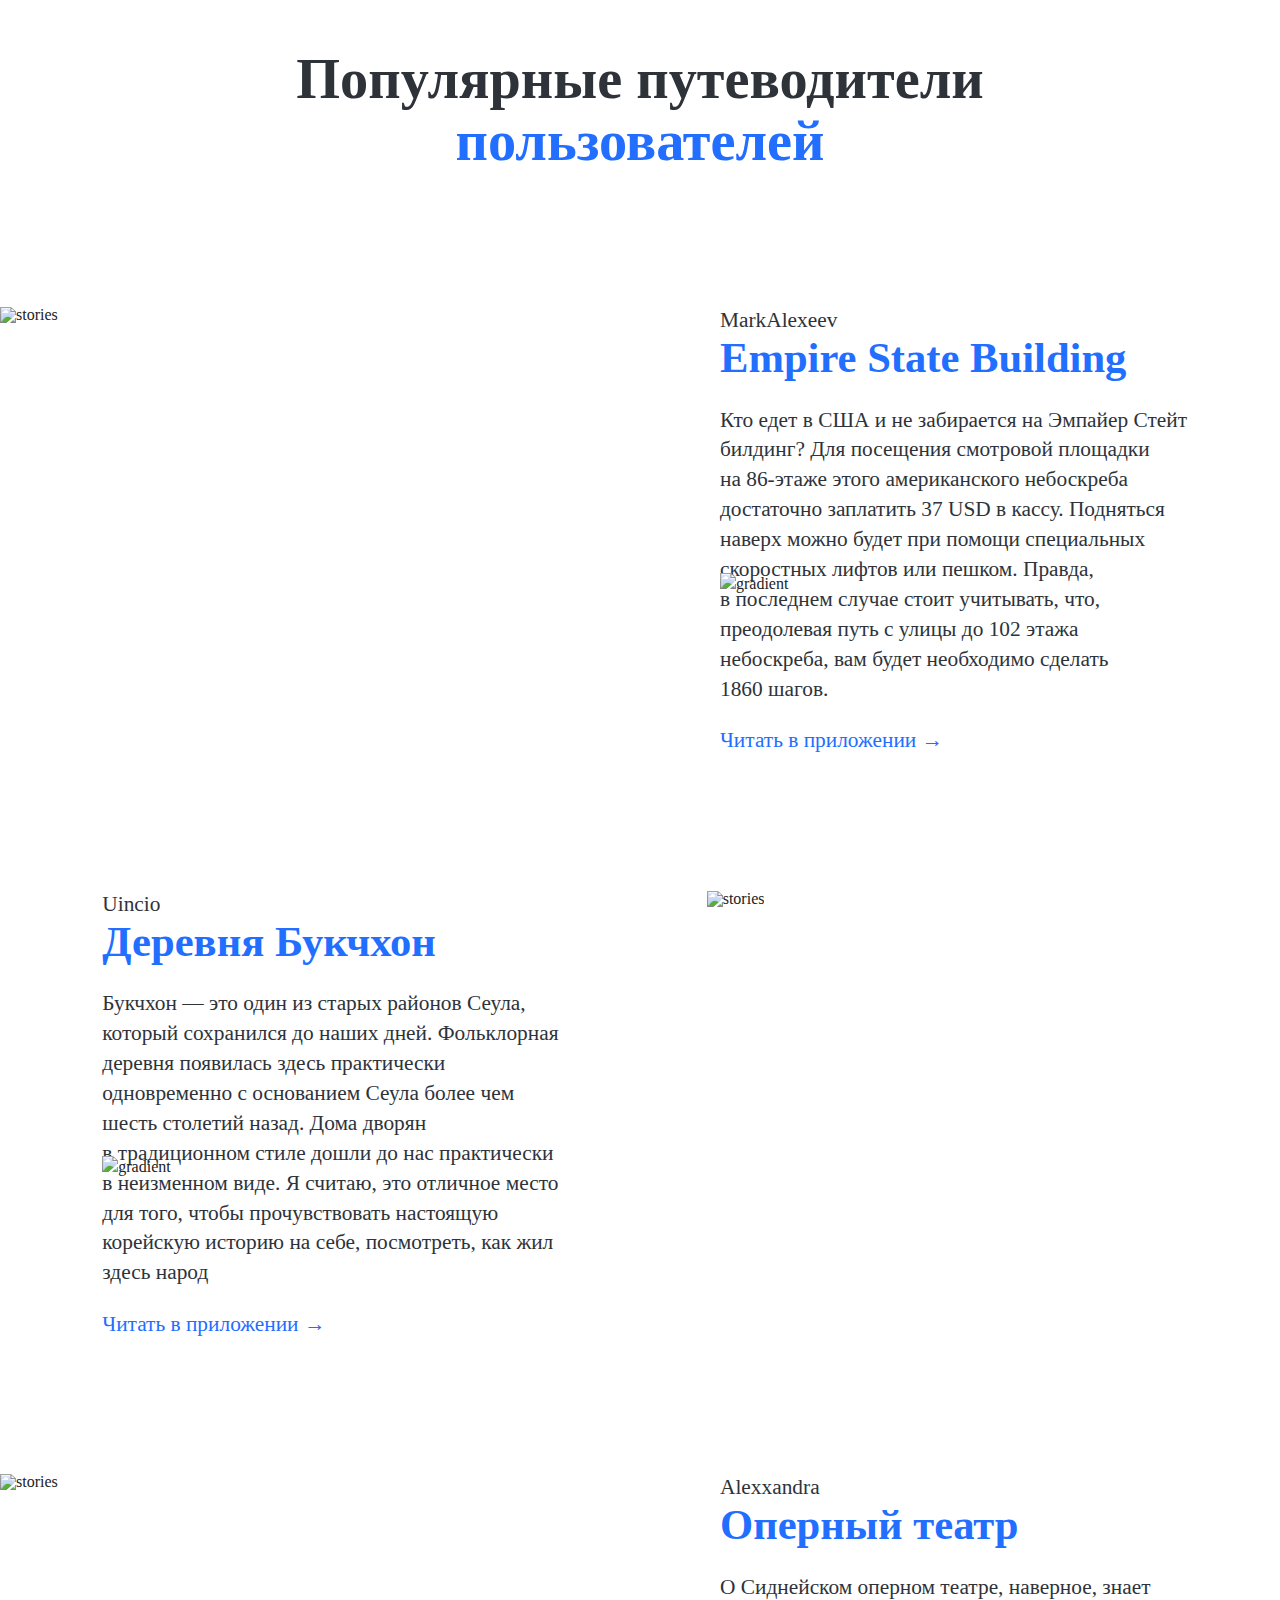
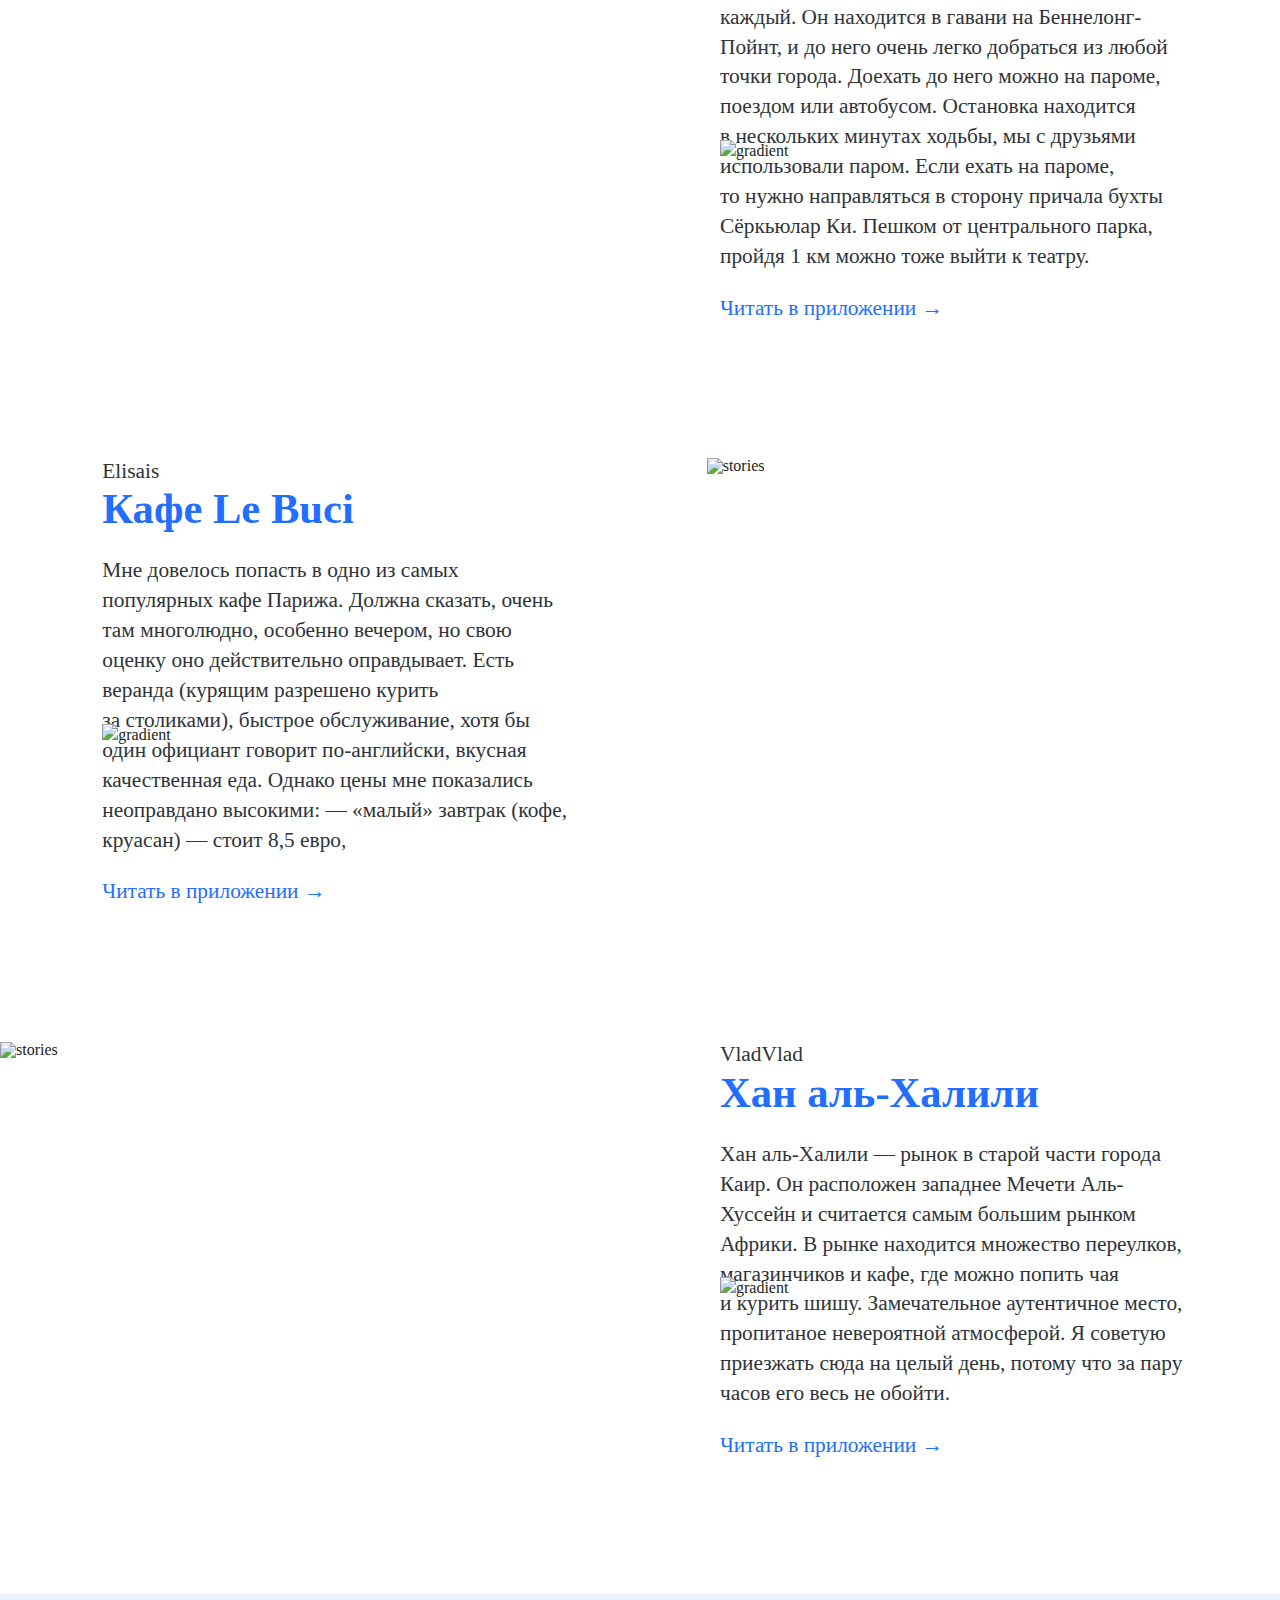
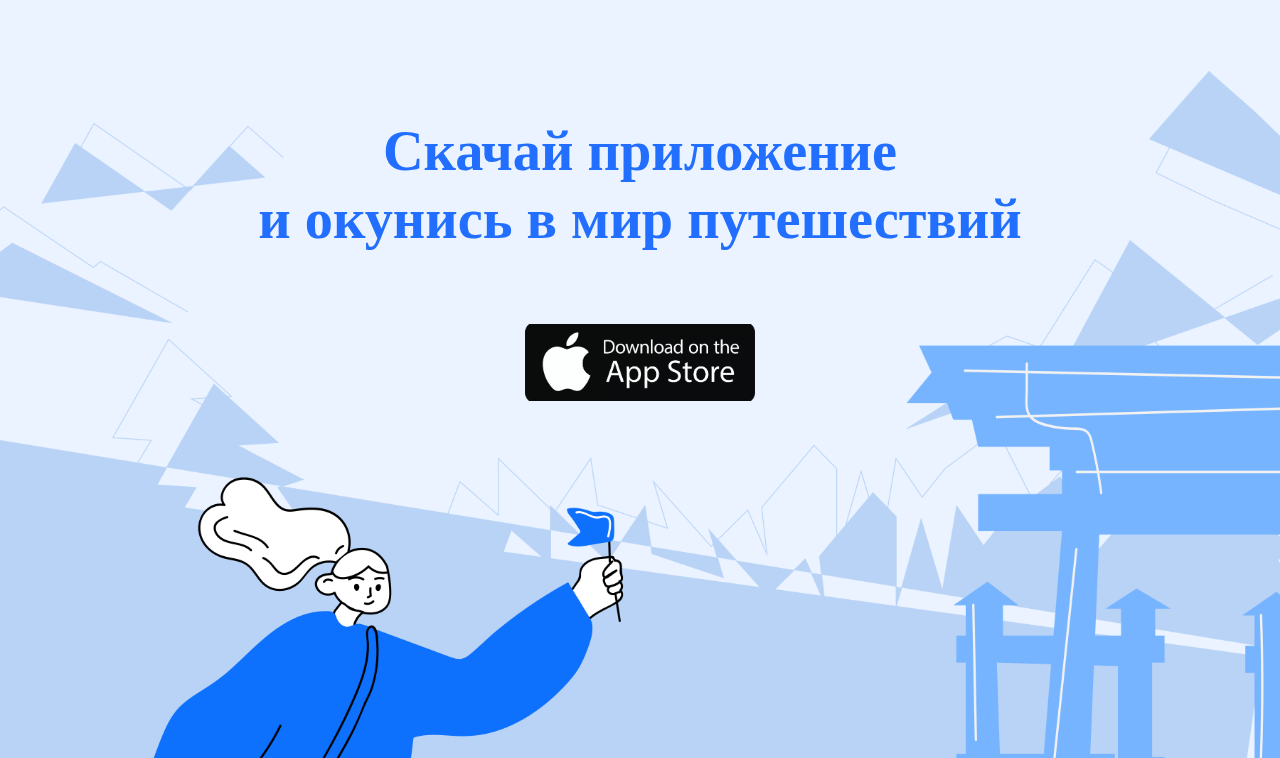
==== commit 53582769: "Add files via upload" ====
--- a/index.html
+++ b/index.html
@@ -98,7 +98,81 @@
       </section>
 
       <section class="stories">
+        <h1>Популярные путеводители<br><span>пользователей</span></h1>
 
+        <section class="stories-main">
+          <section class="stories-content-one">
+            <div class="stories-image">
+              <img class="stories-image-one" src="images/stories-image1.png" alt="stories">
+            </div>
+
+            <div class="stories-text">
+              <span>MarkAlexeev</span>
+              <h2>Empire State Building</h2>
+              <p>Кто едет в&nbsp;США и&nbsp;не&nbsp;забирается на&nbsp;Эмпайер Стейт билдинг? Для посещения смотровой площадки на&nbsp;86-этаже этого американского небоскреба достаточно заплатить 37&nbsp;USD в&nbsp;кассу. Подняться наверх можно будет при помощи специальных скоростных лифтов или пешком. Правда, в&nbsp;последнем случае стоит учитывать, что, преодолевая путь с&nbsp;улицы до&nbsp;102 этажа небоскреба, вам будет необходимо сделать 1860&nbsp;шагов.</p>
+              <img class="gradient" src="images/gradient.png" alt="gradient">
+              <a href="#">Читать в приложении →</a>
+            </div>
+          </section>
+
+          <section class="stories-content-two">
+            <div class="stories-text-mirror">
+              <span>Uincio</span>
+              <h2>Деревня Букчхон</h2>
+              <p>Букчхон&nbsp;&mdash; это один из&nbsp;старых районов Сеула, который сохранился до&nbsp;наших дней. Фольклорная деревня появилась здесь практически одновременно с&nbsp;основанием Сеула более чем шесть столетий назад. Дома дворян в&nbsp;традиционном стиле дошли до&nbsp;нас практически в&nbsp;неизменном виде. Я&nbsp;считаю, это отличное место для того, чтобы прочувствовать настоящую корейскую историю на&nbsp;себе, посмотреть, как жил здесь народ</p>
+              <img class="gradient" src="images/gradient.png" alt="gradient">
+              <a href="#">Читать в приложении →</a>
+            </div>
+
+            <div class="stories-image-mirror">
+              <img class="stories-image-two" src="images/stories-image2.png" alt="stories">
+            </div>
+          </section>
+
+          <section class="stories-content-three">
+            <div class="stories-image">
+              <img class="stories-image-three" src="images/stories-image3.png" alt="stories">
+            </div>
+
+            <div class="stories-text">
+              <span>Alexxandra</span>
+              <h2>Оперный театр</h2>
+              <p>О&nbsp;Сиднейском оперном театре, наверное, знает каждый. Он&nbsp;находится в&nbsp;гавани на&nbsp;Беннелонг-Пойнт, и&nbsp;до&nbsp;него очень легко добраться из&nbsp;любой точки города. Доехать до&nbsp;него можно на&nbsp;пароме, поездом или автобусом. Остановка находится в&nbsp;нескольких минутах ходьбы, мы&nbsp;с&nbsp;друзьями использовали паром. Если ехать на&nbsp;пароме, то&nbsp;нужно направляться в&nbsp;сторону причала бухты Сёркьюлар Ки. Пешком от&nbsp;центрального парка, пройдя 1&nbsp;км можно тоже выйти к&nbsp;театру.</p>
+              <img class="gradient" src="images/gradient.png" alt="gradient">
+              <a href="#">Читать в приложении →</a>
+            </div>
+          </section>
+
+          <section class="stories-content-four">
+            <div class="stories-text-mirror">
+              <span>Elisais</span>
+              <h2>Кафе Le Buci </h2>
+              <p>Мне довелось попасть в&nbsp;одно из&nbsp;самых популярных кафе Парижа. Должна сказать, очень там многолюдно, особенно вечером, но&nbsp;свою оценку оно действительно оправдывает. Есть веранда (курящим разрешено курить за&nbsp;столиками), быстрое обслуживание, хотя&nbsp;бы один официант говорит по-английски, вкусная качественная еда. Однако цены мне показались неоправдано высокими:
+&mdash;&nbsp;&laquo;малый&raquo; завтрак (кофе, круасан)&nbsp;&mdash; стоит 8,5&nbsp;евро,</p>
+              <img class="gradient" src="images/gradient.png" alt="gradient">
+              <a href="#">Читать в приложении →</a>
+            </div>
+
+            <div class="stories-image-mirror">
+              <img class="stories-image-four" src="images/stories-image4.png" alt="stories">
+            </div>
+          </section>
+
+          <section class="stories-content-five">
+            <div class="stories-image">
+              <img class="stories-image-five" src="images/stories-image5.png" alt="stories">
+            </div>
+
+            <div class="stories-text">
+              <span>VladVlad</span>
+              <h2>Хан аль-Халили</h2>
+              <p>Хан аль-Халили&nbsp;&mdash; рынок в&nbsp;старой части города Каир. Он&nbsp;расположен западнее Мечети Аль-Хуссейн и&nbsp;считается самым большим рынком Африки. В&nbsp;рынке находится множество переулков, магазинчиков и&nbsp;кафе, где можно попить чая и&nbsp;курить шишу. Замечательное аутентичное место, пропитаное невероятной атмосферой. Я&nbsp;советую приезжать сюда на&nbsp;целый день, потому что за&nbsp;пару часов его весь не&nbsp;обойти.</p>
+              <img class="gradient" src="images/gradient.png" alt="gradient">
+              <a href="#">Читать в приложении →</a>
+            </div>
+          </section>
+
+        </section>
       </section>
 
       <section class="footer">
@@ -108,7 +182,7 @@
 
         <div class="footer-text">
           <h1>Скачай приложение<br>и окунись в мир путешествий</h1>
-          <a href=""><img src="images/button.png" alt="apple-store"></a>
+          <a href="app-store/index.html"><img src="images/button.png" alt="apple-store"></a>
         </div>
       </section>
 
--- a/styles.css
+++ b/styles.css
@@ -298,6 +298,7 @@
   margin-left: 6.9vw;
   font-weight: bold;
   color: #2E333A;
+  line-height: 1.1;
 }
 
 section.divider-two span{
@@ -306,7 +307,164 @@
 
 section.stories {
   width: 100vw;
-  height: 50vw;
+}
+
+section.stories h1{
+  width: 60.4vw;
+  font-size: 4.4vw;
+  z-index: 12;
+  padding-top: 5.56vw;
+  margin-left: 19.8vw;
+  text-align: center;
+  font-weight: bold;
+  color: #2E333A;
+  line-height: 1.1;
+}
+
+section.stories span{
+  color: #226EFF;
+}
+
+section.stories-content-one {
+  display: grid;
+  grid-template-columns: 44.79vw 43.75vw;
+  grid-column-gap: 11.46vw;
+  width: 100vw;
+  margin-top: 10.4vw;
+}
+
+div.stories-image {
+  width: 44.79vw;
+}
+div.stories-image img{
+  width: 44.79vw;
+}
+
+div.stories-text {
+  width: 36.8vw;
+  margin-left: 0;
+  line-height: 1.4;
+}
+
+div.stories-text span{
+  font-size: 1.67vw;
+  font-weight: 400;
+  color: #2E333A;
+}
+
+div.stories-text h2{
+  margin-top: -0.6vw;
+  font-size: 3.33vw;
+  font-weight: bold;
+  color: #226EFF;
+}
+
+div.stories-text p {
+  padding-top: 1.38vw;
+  font-size: 1.67vw;
+  font-weight: normal;
+  color: #2E333A;
+  padding-bottom: 1.7vw;
+}
+
+div.stories-text img.gradient {
+  width: 37.5vw;
+  z-index: 10;
+  position: absolute;
+  margin-top: -12vw;
+}
+
+div.stories-text a {
+  position: relative;
+  z-index: 11;
+  font-size: 1.67vw;
+  font-weight: normal;
+  color: #226EFF;
+  text-decoration: none;
+}
+
+section.stories-content-two {
+  display: grid;
+  grid-template-columns: 43.75vw 44.79vw;
+  grid-column-gap: 11.46vw;
+  width: 100vw;
+  margin-top: 10.4vw;
+}
+
+div.stories-text-mirror{
+  width: 36.8vw;
+  margin-left: 0;
+  line-height: 1.4;
+  padding-left: 7.99vw;
+}
+
+div.stories-text-mirror span{
+  font-size: 1.67vw;
+  font-weight: 400;
+  color: #2E333A;
+}
+
+div.stories-text-mirror h2{
+  margin-top: -0.6vw;
+  font-size: 3.33vw;
+  font-weight: bold;
+  color: #226EFF;
+}
+
+div.stories-text-mirror p {
+  padding-top: 1.38vw;
+  font-size: 1.67vw;
+  font-weight: normal;
+  color: #2E333A;
+  padding-bottom: 1.7vw;
+}
+
+div.stories-text-mirror img.gradient {
+  width: 37.5vw;
+  z-index: 10;
+  position: absolute;
+  margin-top: -12vw;
+}
+
+div.stories-text-mirror a {
+  position: relative;
+  z-index: 11;
+  font-size: 1.67vw;
+  font-weight: normal;
+  color: #226EFF;
+  text-decoration: none;
+}
+
+div.stories-image-mirror {
+  width: 44.79vw;
+}
+div.stories-image-mirror img{
+  width: 44.79vw;
+}
+
+section.stories-content-three {
+  display: grid;
+  grid-template-columns: 44.79vw 43.75vw;
+  grid-column-gap: 11.46vw;
+  width: 100vw;
+  margin-top: 10.4vw;
+}
+
+section.stories-content-four {
+  display: grid;
+  grid-template-columns: 43.75vw 44.79vw;
+  grid-column-gap: 11.46vw;
+  width: 100vw;
+  margin-top: 10.4vw;
+}
+
+section.stories-content-five {
+  display: grid;
+  grid-template-columns: 44.79vw 43.75vw;
+  grid-column-gap: 11.46vw;
+  width: 100vw;
+  margin-top: 10.4vw;
+  padding-bottom: 10.41vw;
 }
 
 section.footer {
@@ -334,6 +492,7 @@
   text-align: center;
   font-weight: bold;
   color: #226EFF;
+  line-height: 1.2;
 }
 
 div.footer-text img {
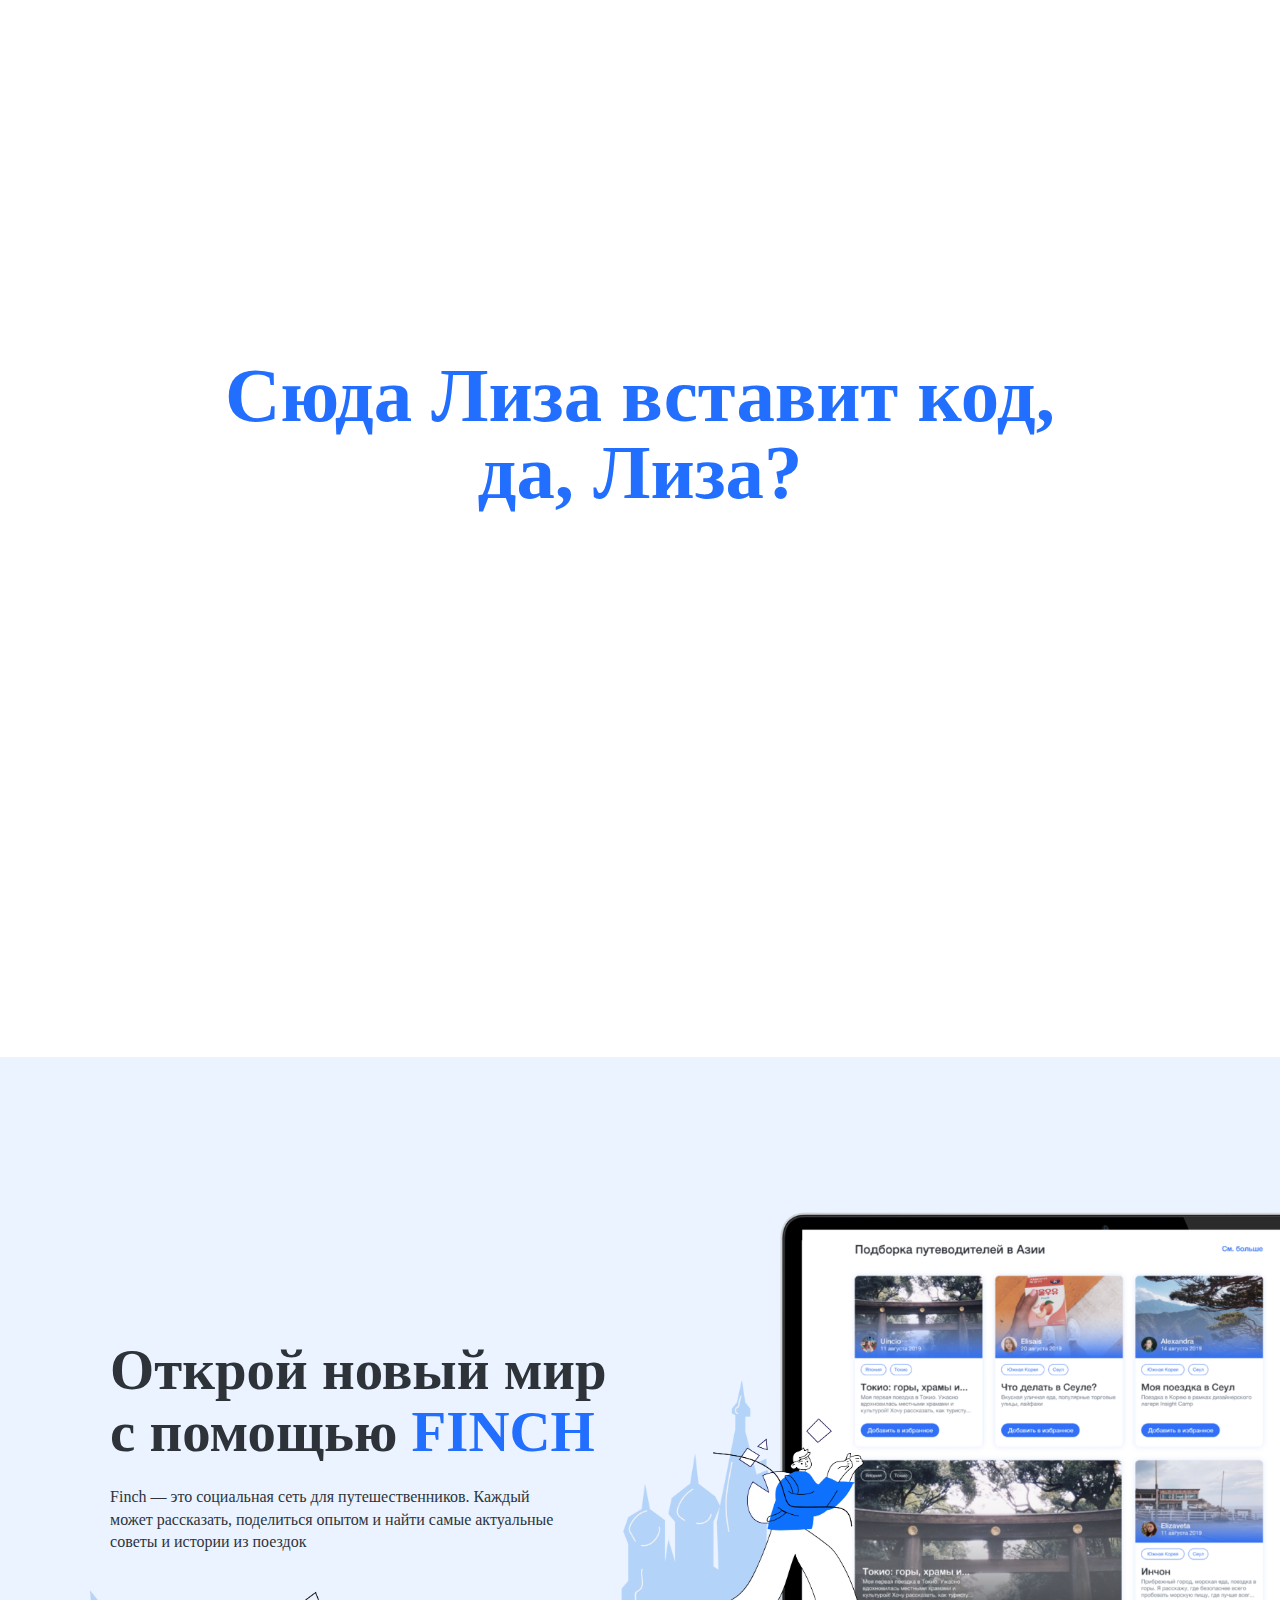
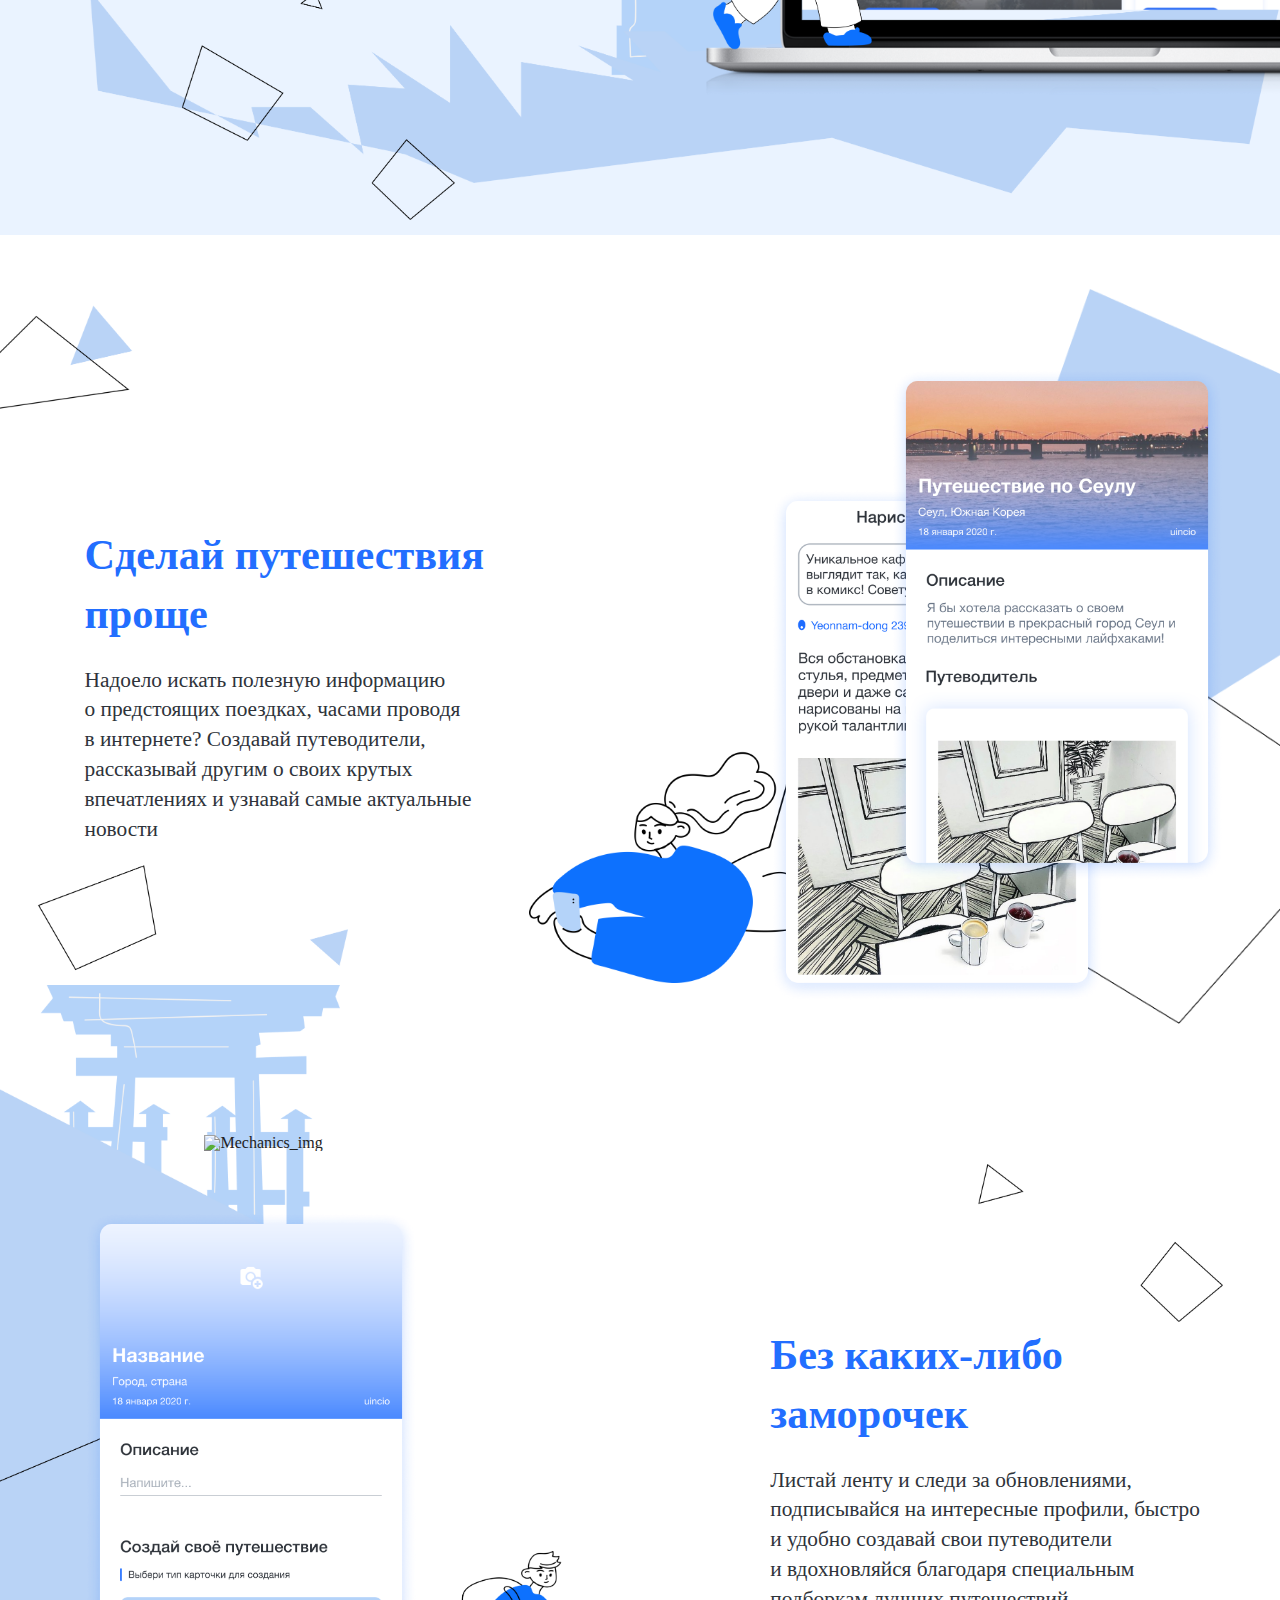
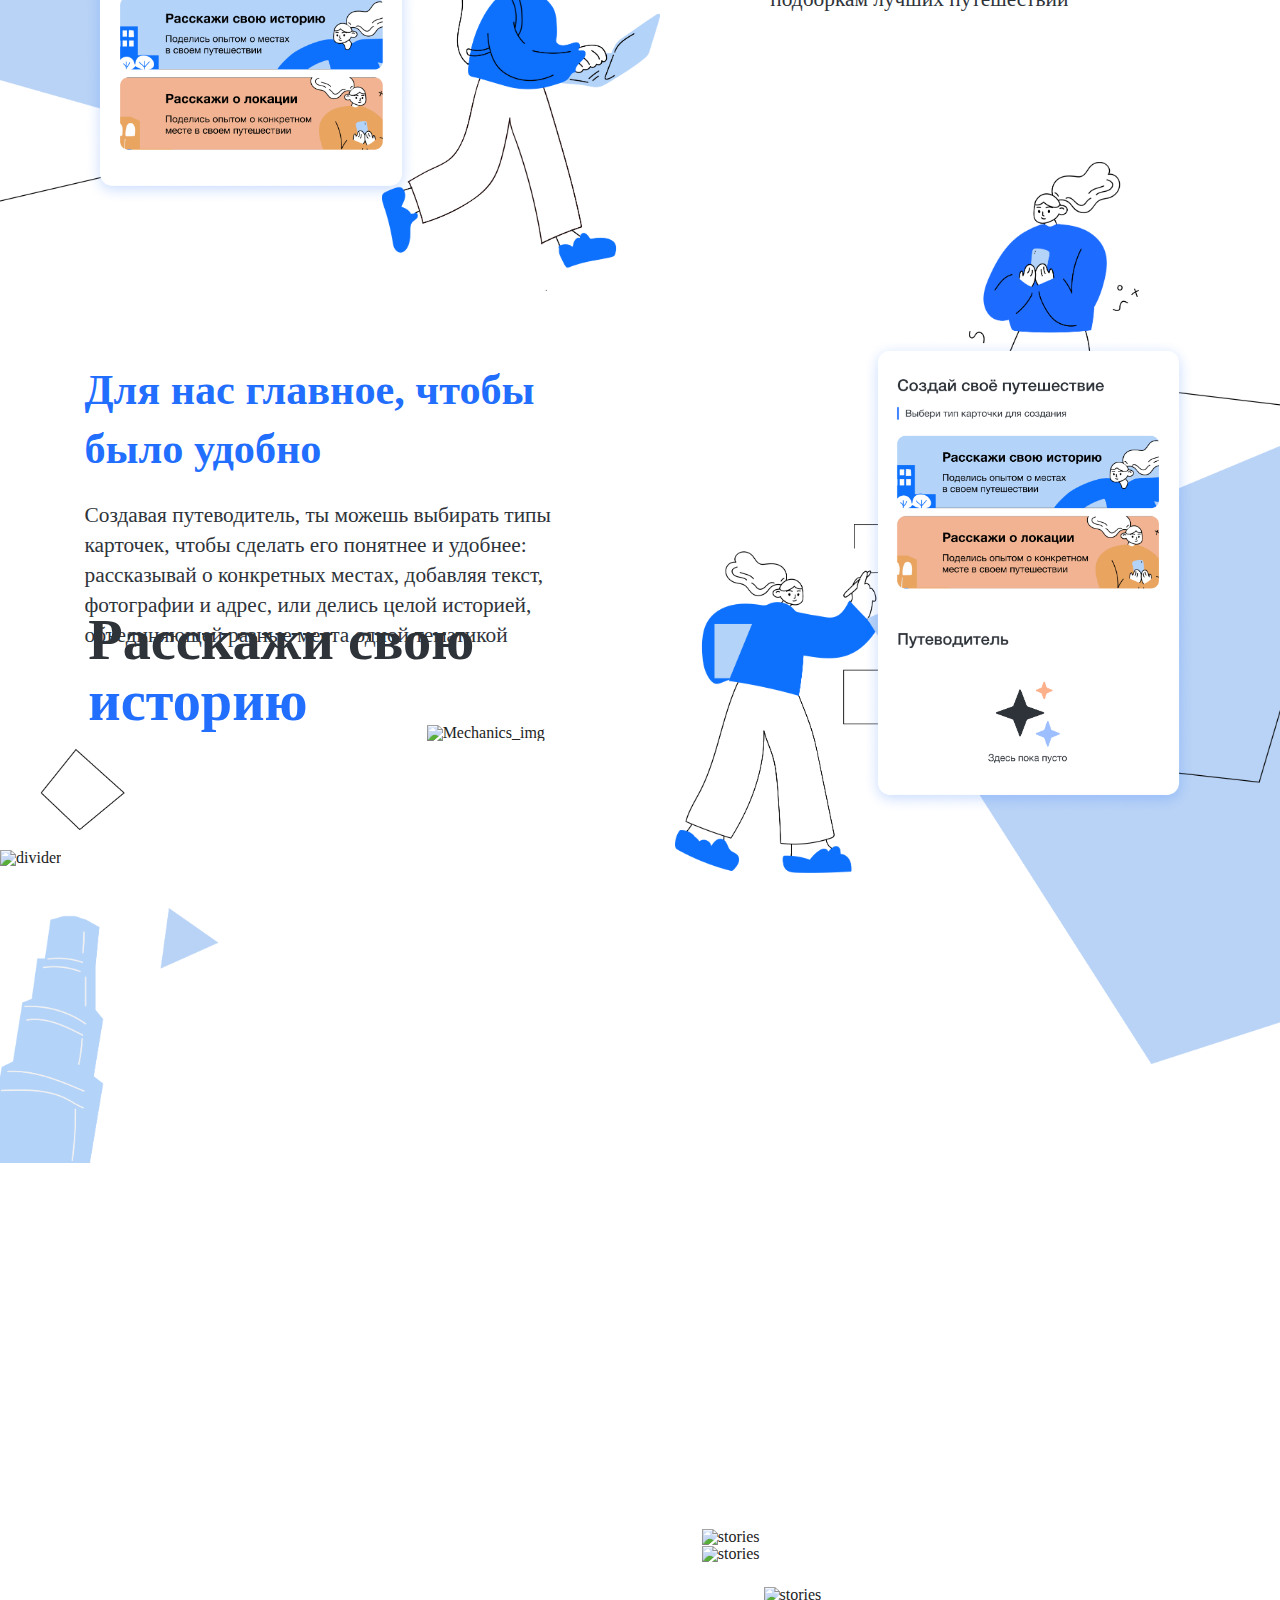
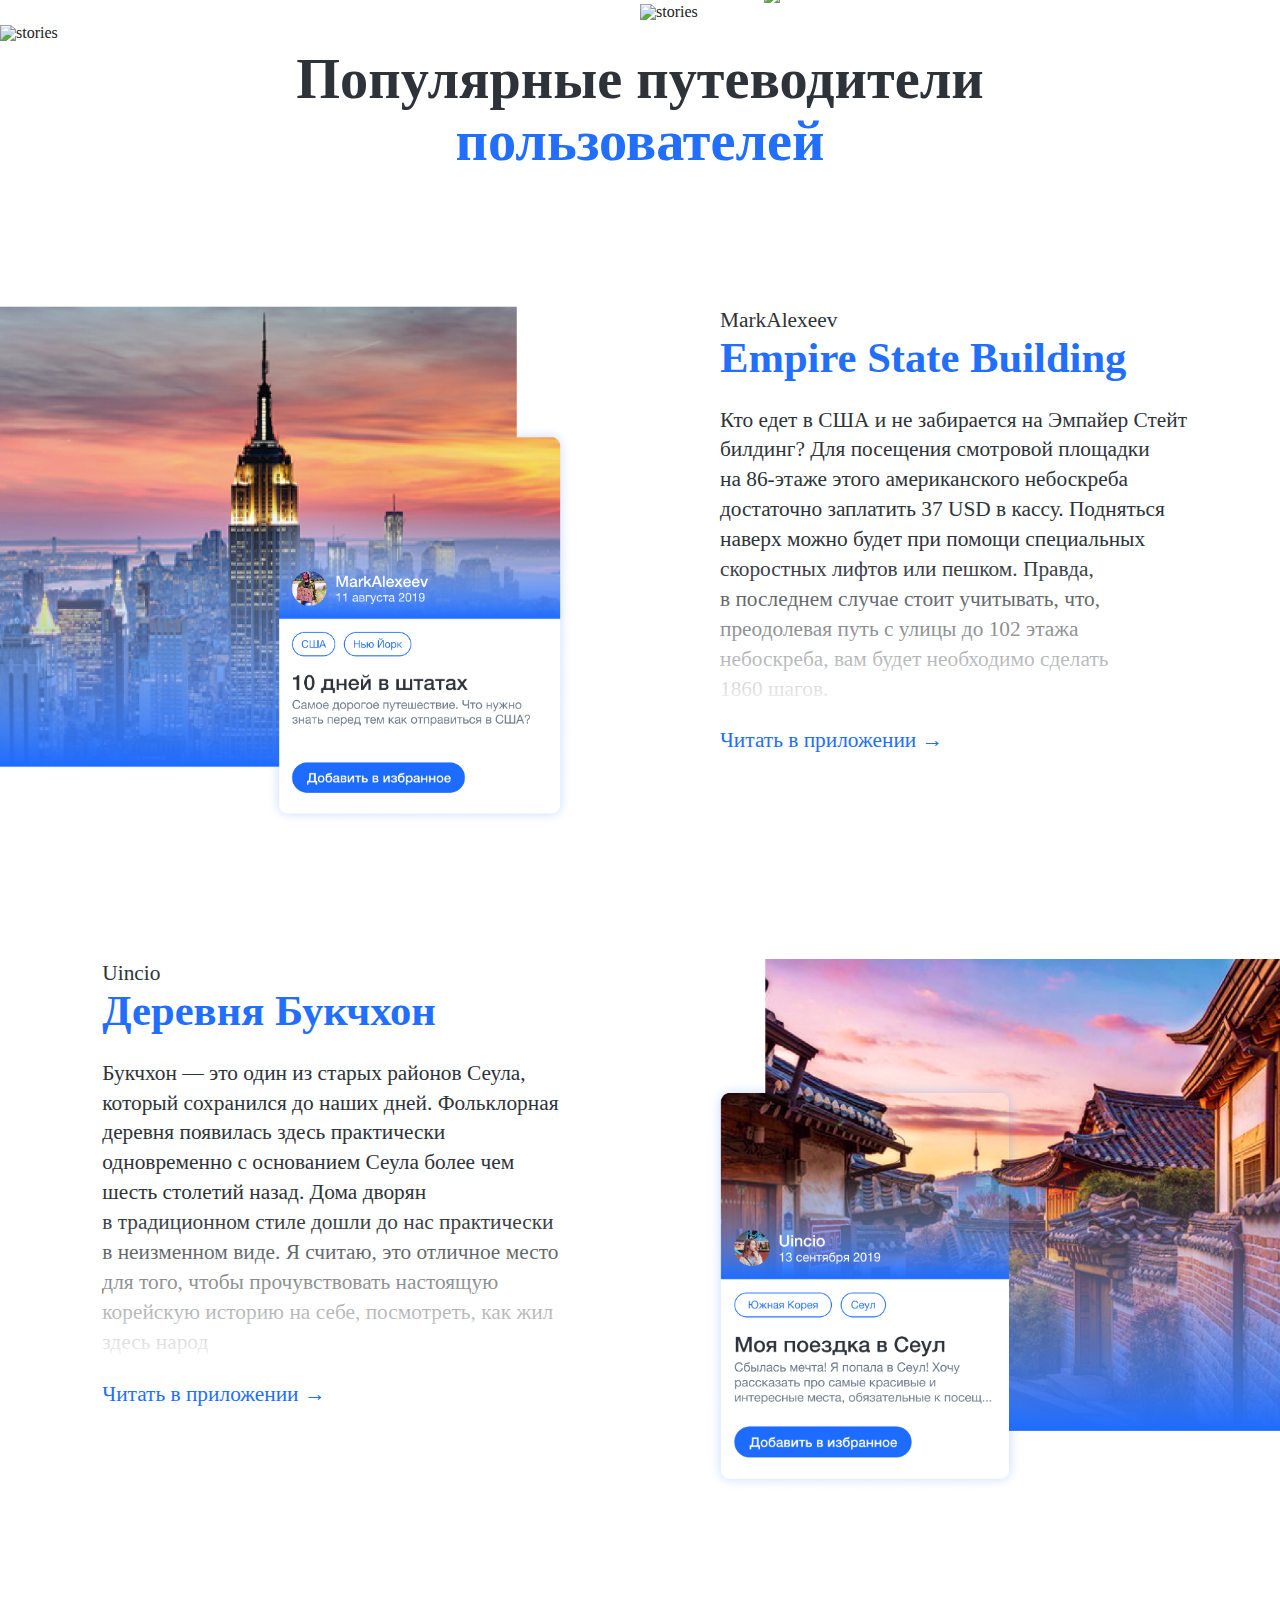
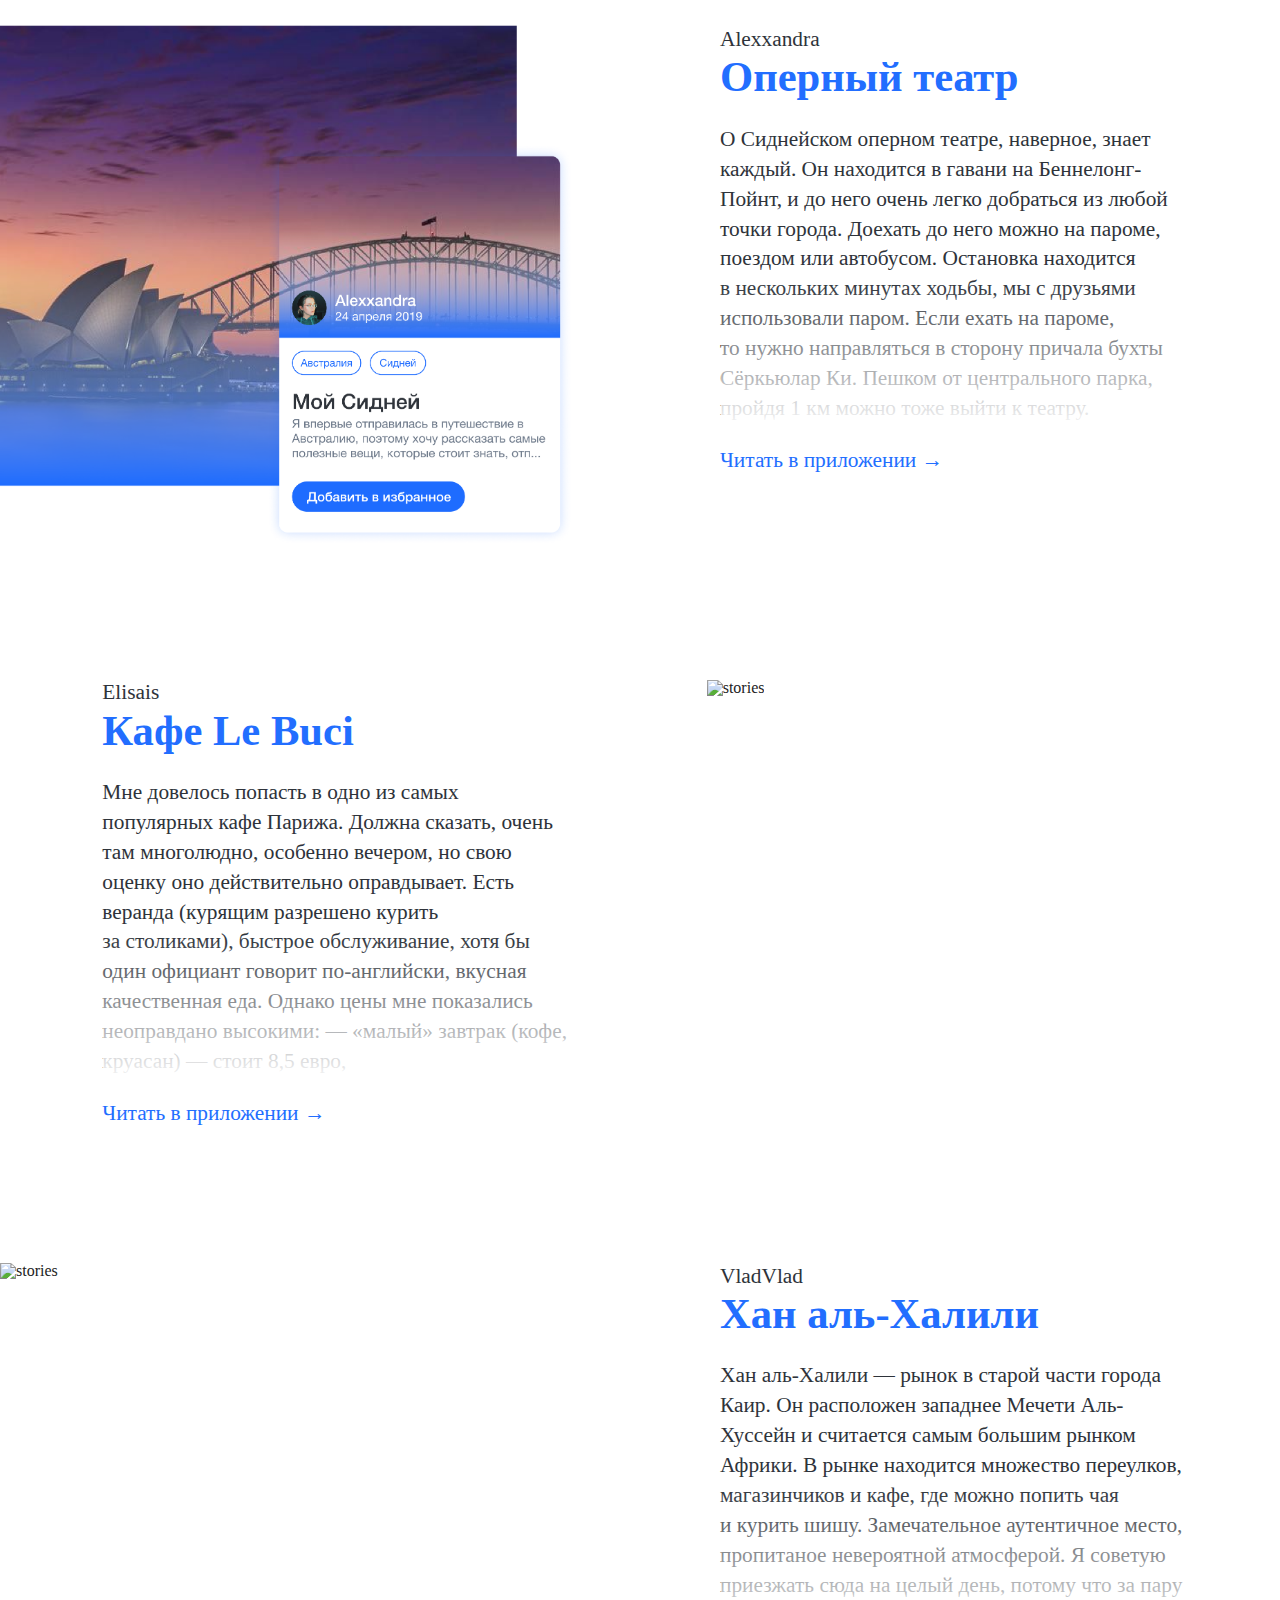
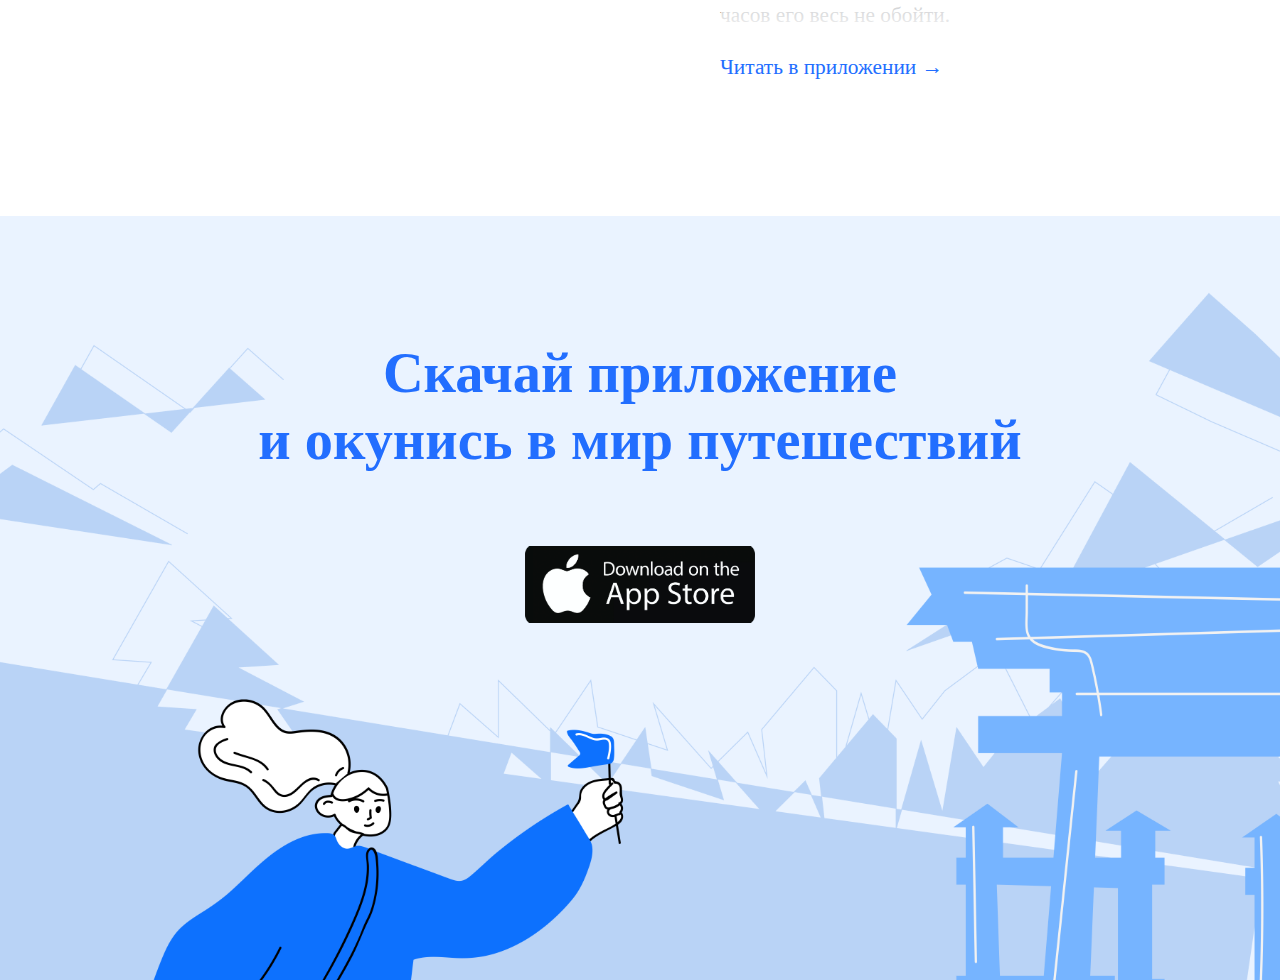
==== commit 8c8c9d5c: "Add files via upload" ====
--- a/index.html
+++ b/index.html
@@ -171,7 +171,14 @@
               <a href="#">Читать в приложении →</a>
             </div>
           </section>
+        </section>
 
+        <section class="stories-pattern">
+          <img class="stories-pattern-one" src="images/stories-pattern-one.png" alt="stories">
+          <img class="stories-pattern-two" src="images/stories-pattern-two.png" alt="stories">
+          <img class="stories-pattern-three" src="images/stories-pattern-three.png" alt="stories">
+          <img class="stories-pattern-four" src="images/stories-pattern-four.png" alt="stories">
+          <img class="stories-pattern-five" src="images/stories-pattern-five.png" alt="stories">
         </section>
       </section>
 
--- a/styles.css
+++ b/styles.css
@@ -307,6 +307,8 @@
 
 section.stories {
   width: 100vw;
+  position: relative;
+  z-index: 10;
 }
 
 section.stories h1{
@@ -335,6 +337,7 @@
 
 div.stories-image {
   width: 44.79vw;
+  z-index: 10;
 }
 div.stories-image img{
   width: 44.79vw;
@@ -344,6 +347,7 @@
   width: 36.8vw;
   margin-left: 0;
   line-height: 1.4;
+  z-index: 10;
 }
 
 div.stories-text span{
@@ -371,7 +375,7 @@
   width: 37.5vw;
   z-index: 10;
   position: absolute;
-  margin-top: -12vw;
+  margin-top: -13vw;
 }
 
 div.stories-text a {
@@ -396,6 +400,7 @@
   margin-left: 0;
   line-height: 1.4;
   padding-left: 7.99vw;
+  z-index: 10;
 }
 
 div.stories-text-mirror span{
@@ -423,7 +428,7 @@
   width: 37.5vw;
   z-index: 10;
   position: absolute;
-  margin-top: -12vw;
+  margin-top: -13vw;
 }
 
 div.stories-text-mirror a {
@@ -437,6 +442,7 @@
 
 div.stories-image-mirror {
   width: 44.79vw;
+  z-index: 10;
 }
 div.stories-image-mirror img{
   width: 44.79vw;
@@ -465,6 +471,34 @@
   width: 100vw;
   margin-top: 10.4vw;
   padding-bottom: 10.41vw;
+}
+
+section.stories-pattern {
+  position: absolute;
+  margin-top: -265vw;
+  z-index: 0;
+}
+
+section.stories-pattern img {
+  width: 50vw;
+}
+
+section.stories-pattern img.stories-pattern-two {
+  margin-top: -15vw;
+  margin-left: 50vw;
+}
+
+section.stories-pattern img.stories-pattern-three {
+  margin-top: -6vw;
+}
+
+section.stories-pattern img.stories-pattern-four {
+  margin-top: -6vw;
+  margin-left: 50vw;
+}
+
+section.stories-pattern img.stories-pattern-five {
+  margin-top: -15vw;
 }
 
 section.footer {
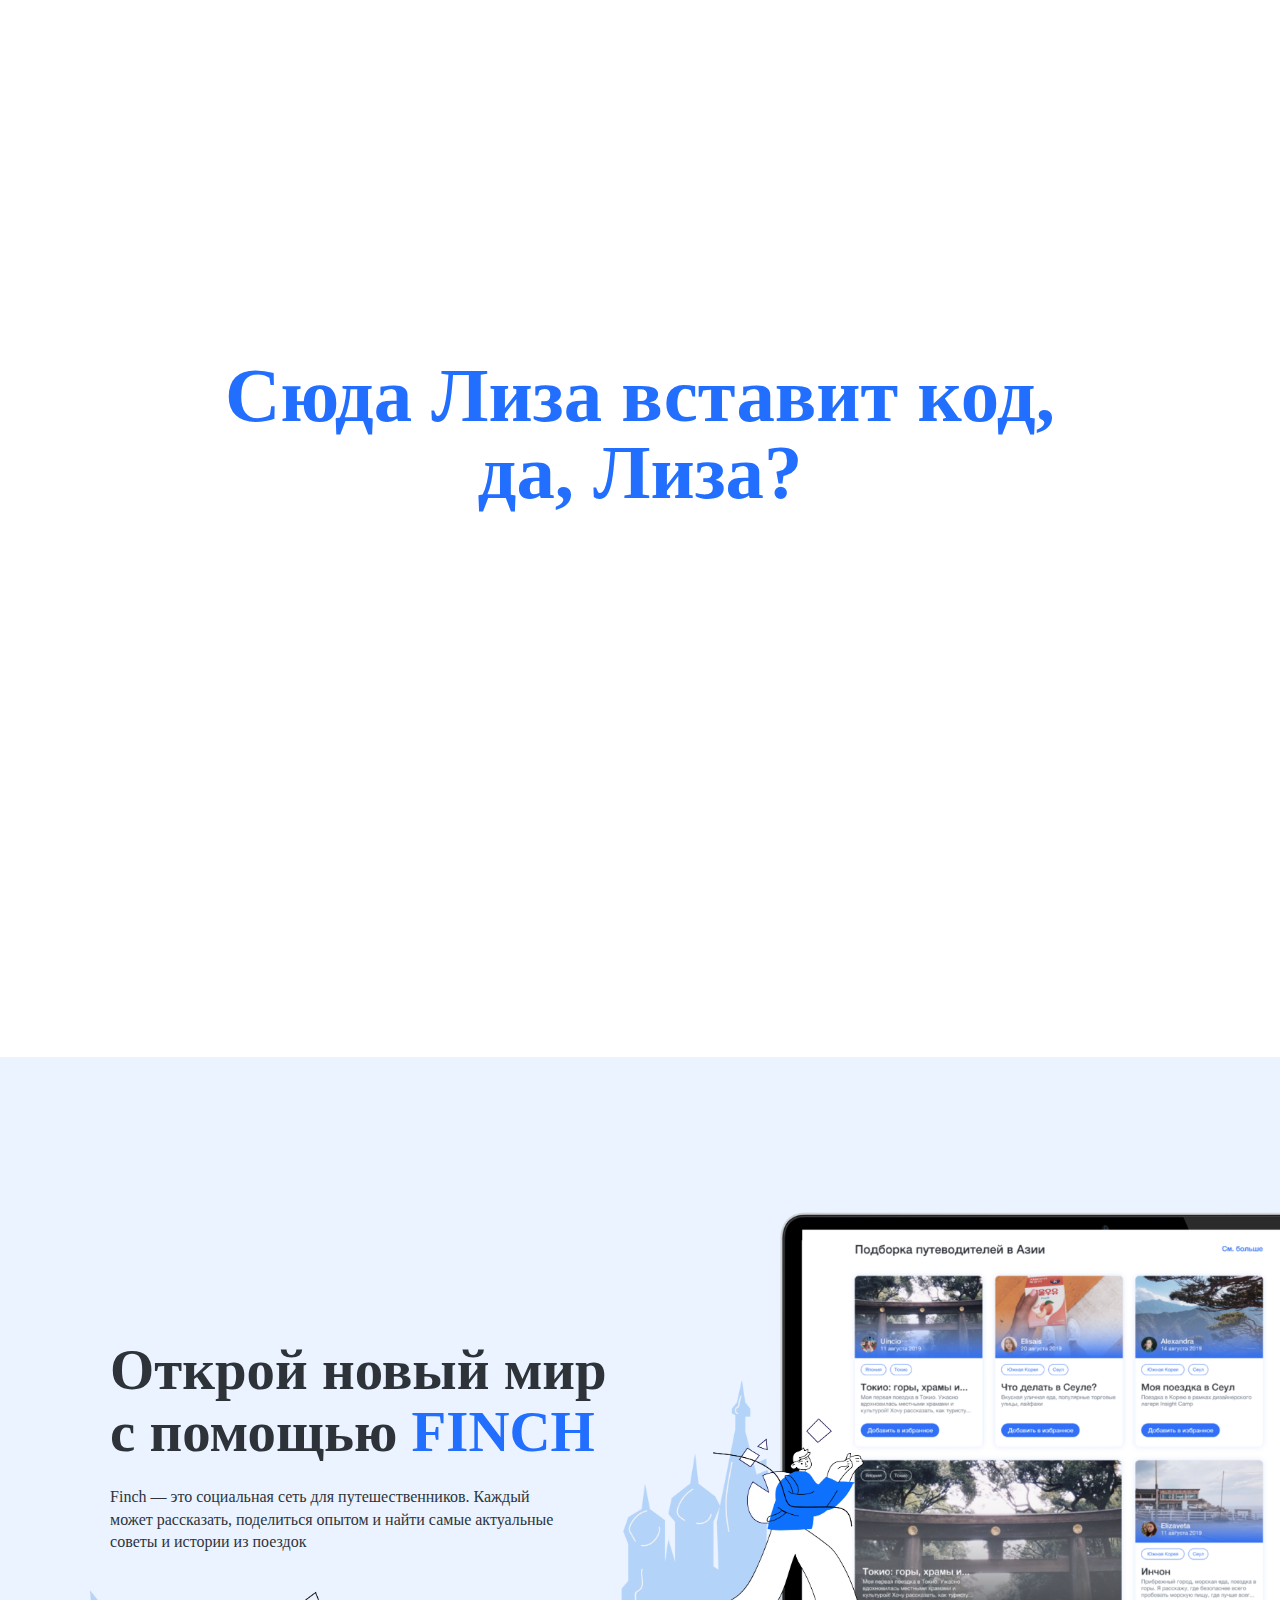
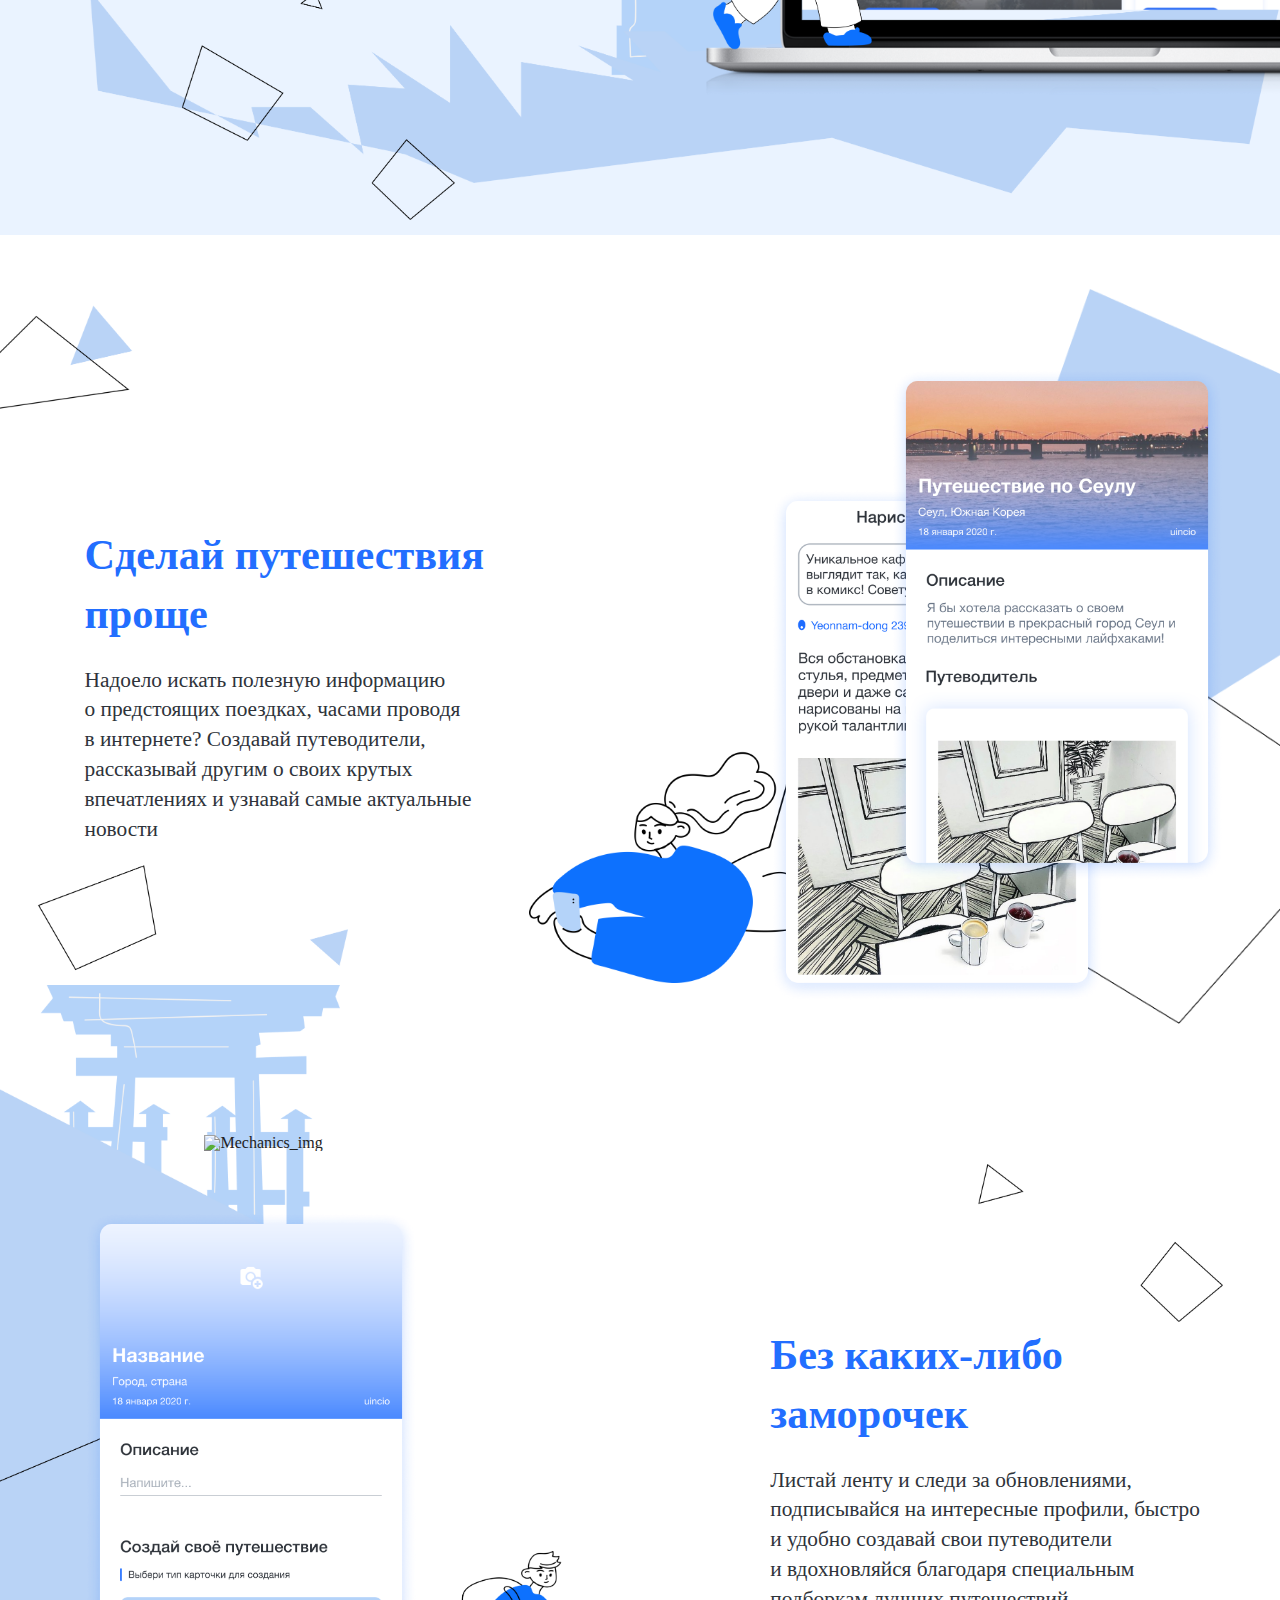
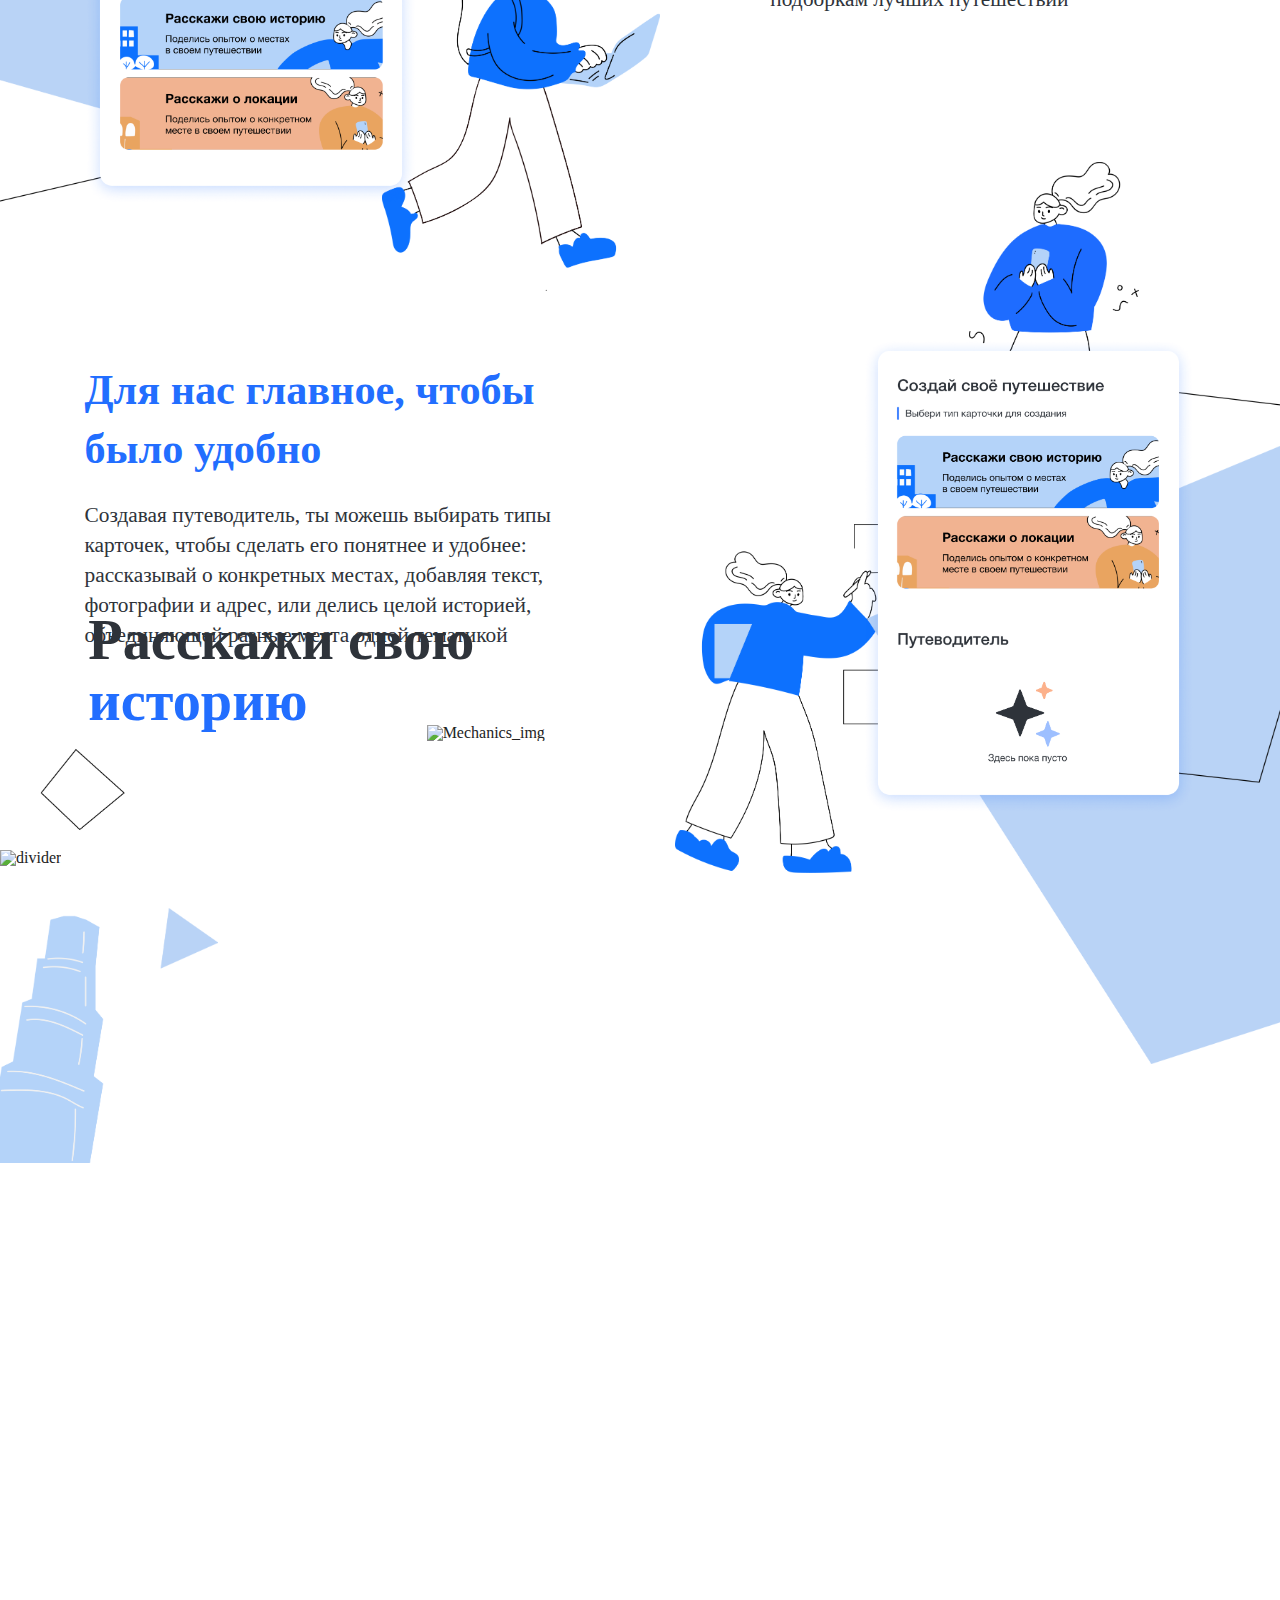
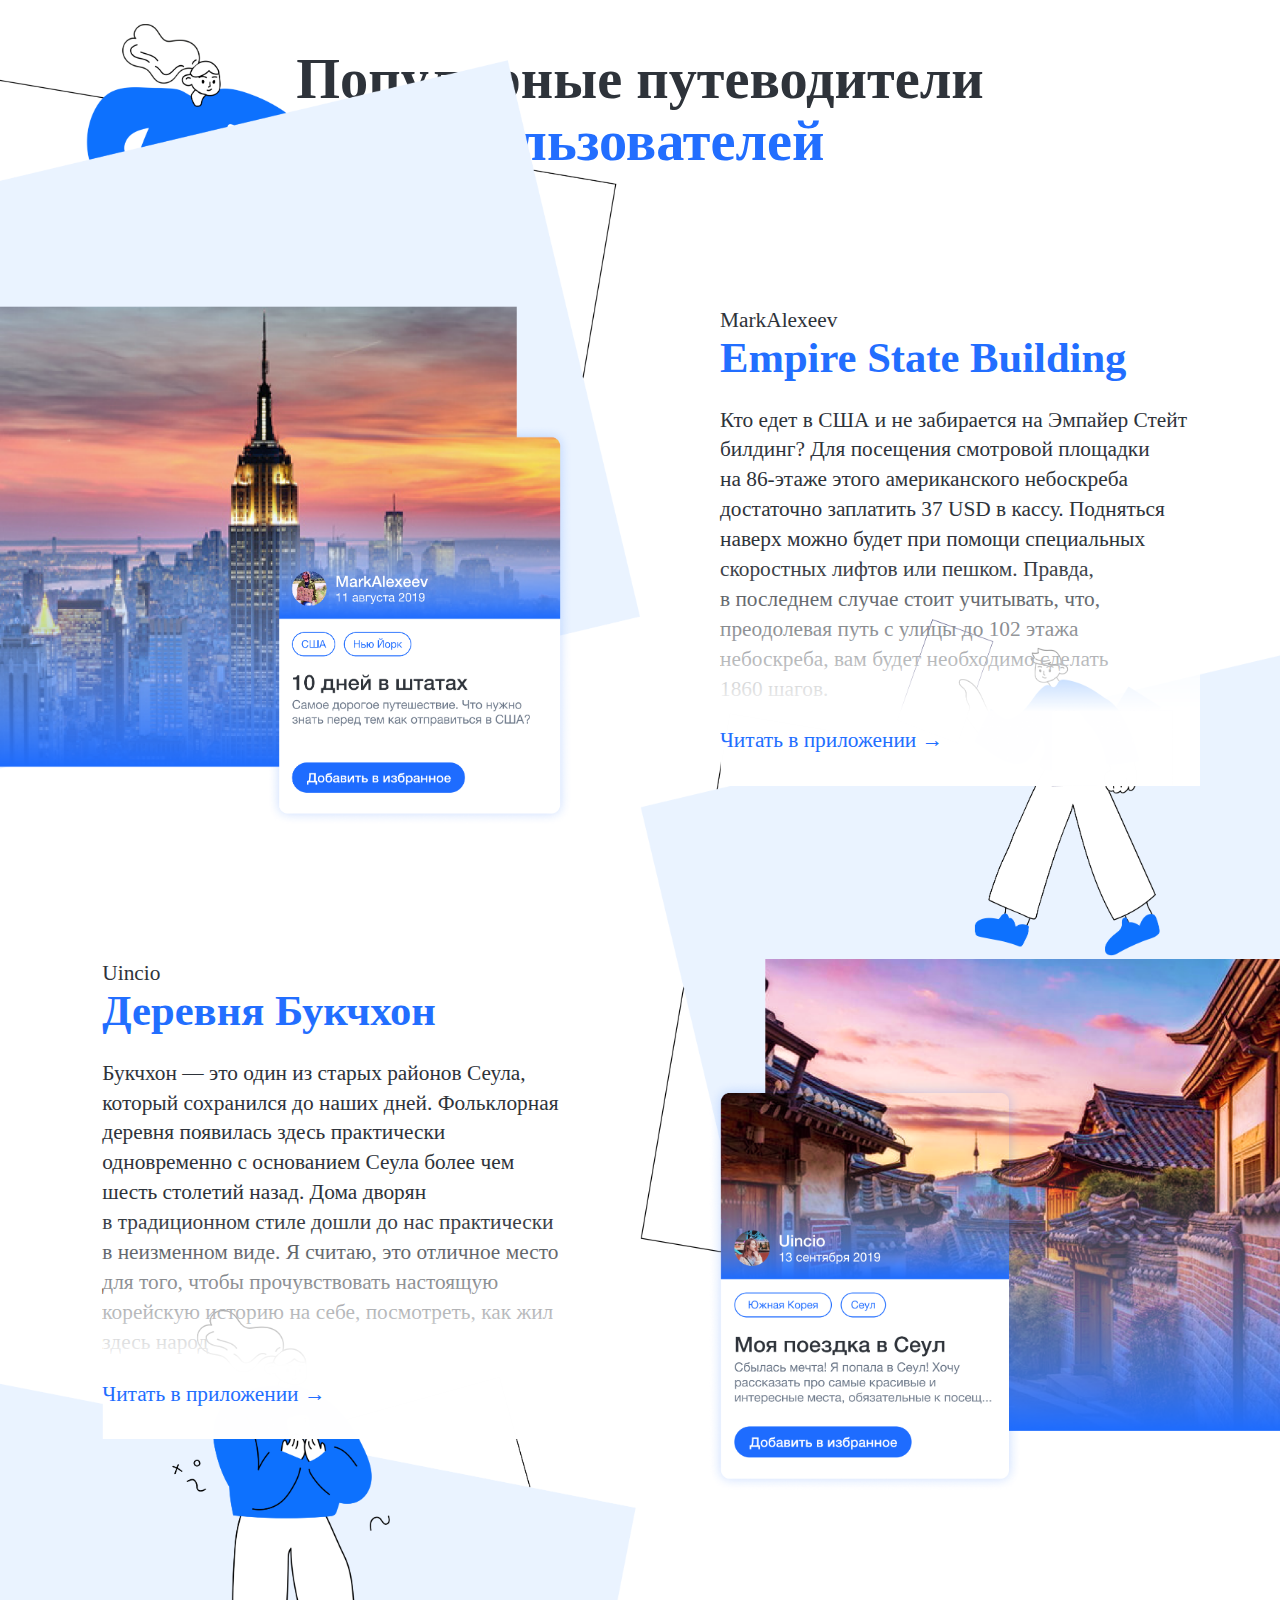
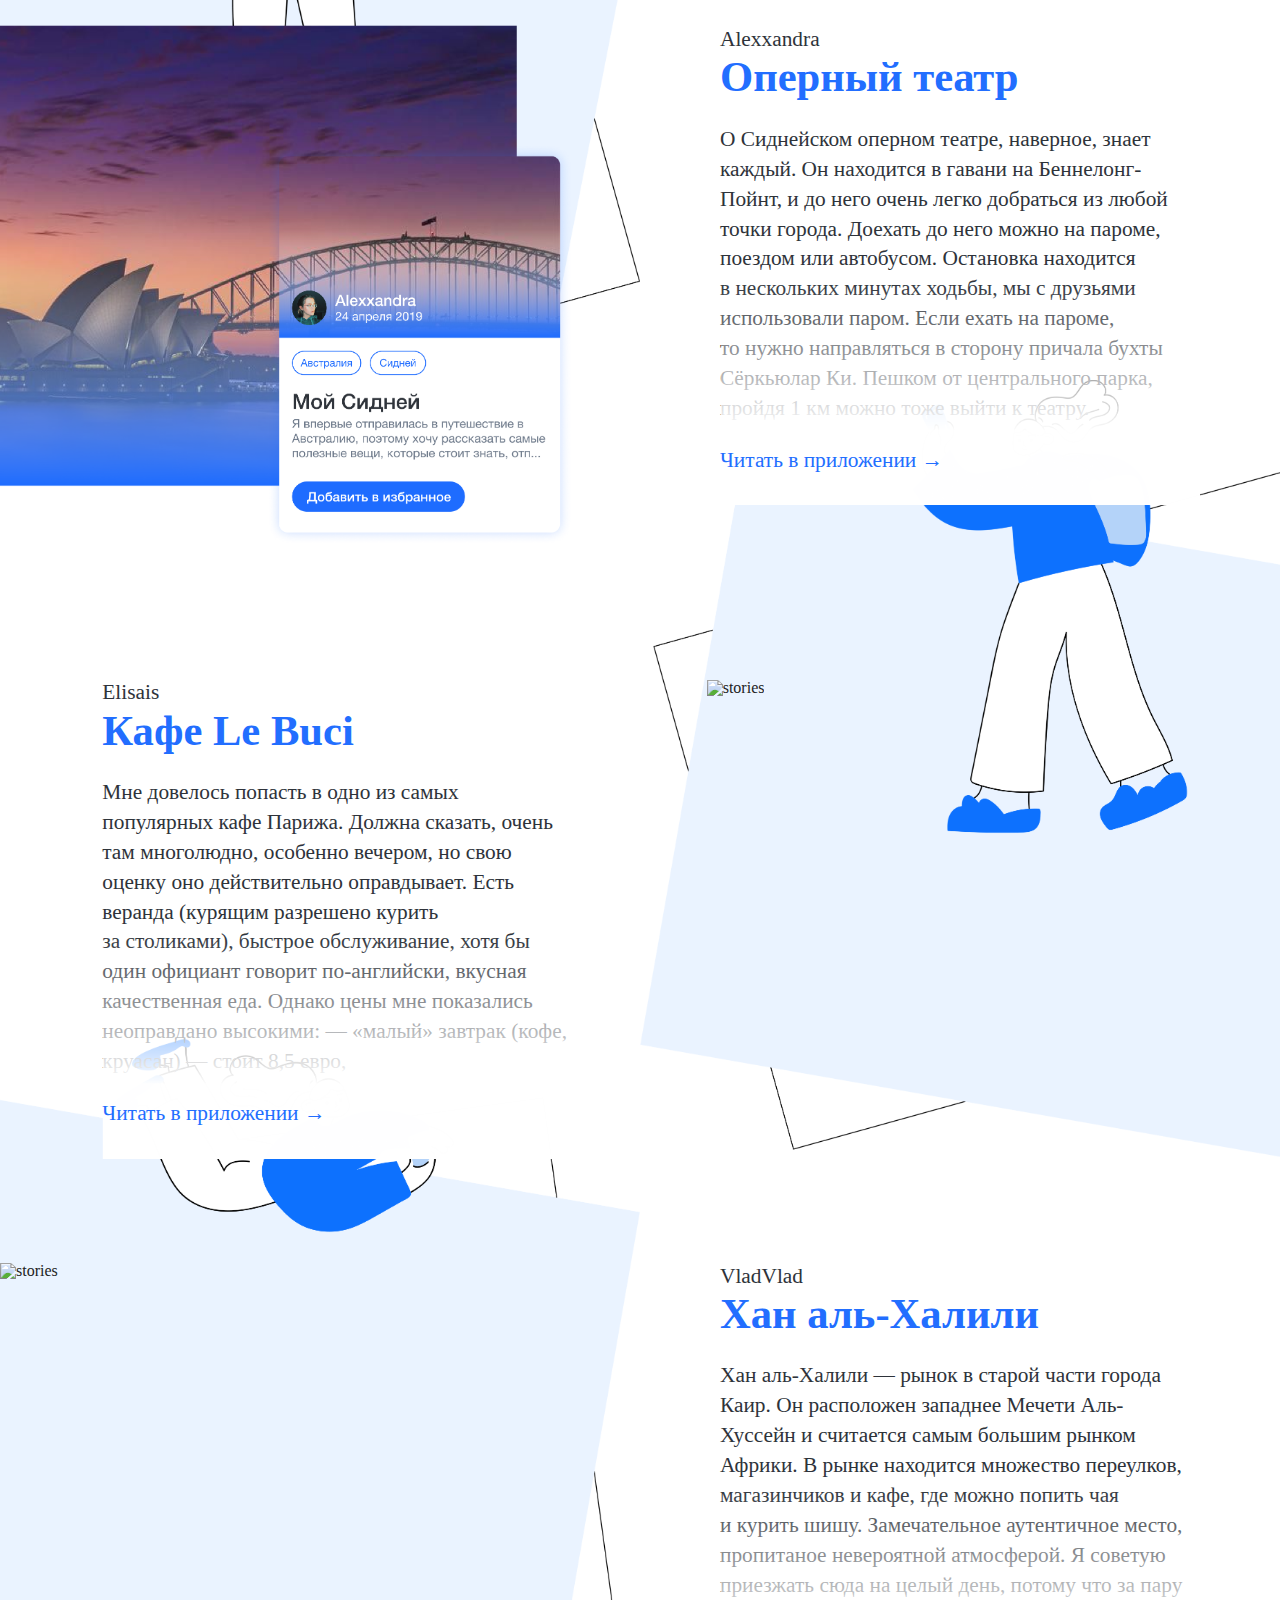
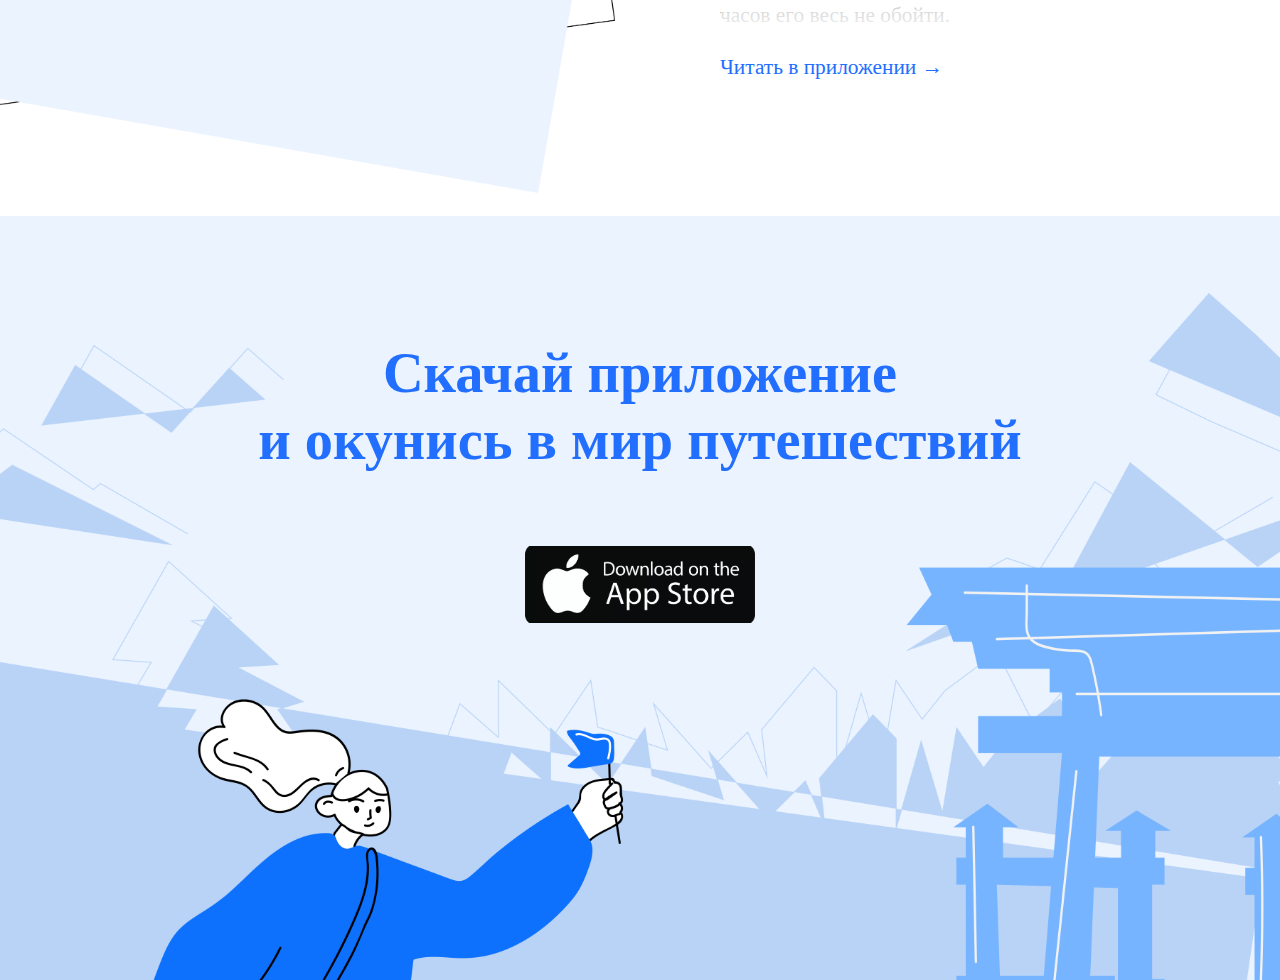
==== commit cc776849: "Add files via upload" ====
--- a/index.html
+++ b/index.html
@@ -60,7 +60,7 @@
 
         </section>
 
-        <section class="text-and-image">
+        <section class="text-and-image-second">
 
           <div class="mechanics-image">
             <div><img class="mechanics-image-three" src="images/Mechanics_img3.png" alt="Mechanics_img"></div>
--- a/styles.css
+++ b/styles.css
@@ -11,526 +11,1633 @@
     padding: 0;
     font-family: Helvetica Neue;
   }
-section.main {
-  width: 100vw;
-  height: 82.6vw;
+
+@media (min-width: 320px) and (max-width: 767px){
+  section.main {
+    width: 100vw;
+    height: 82.6vw;
+  }
+
+  section.main h1 {
+      font-size: 6vw;
+      font-weight: bold;
+      color: #226EFF;
+      margin: auto;
+      text-align: center;
+      padding-top: 28vw;
+  }
+
+  section.divider-one {
+    width: 100vw;
+    height: 213vw;
+    background-color: #EAF3FF;
+  }
+
+  section.divider-one-content {
+    position: relative;
+    z-index: 1;
+    width: 75.8vw;
+    height: 151.2vw;
+    padding-left: 6vw;
+    padding-top: 30.9vw;
+    display: grid;
+    grid-template-rows: 50.6vw 66vw;
+    grid-row-gap: 34.6vw;
+  }
+
+  div.divider-one-text {
+    margin: auto;
+  }
+
+  div.divider-one-text h1{
+    line-height: 1.1;
+    font-size: 5.8vw;
+    font-weight: bold;
+    color: #2E333A;
+  }
+
+  div.divider-one-text span{
+    color: #226EFF;
+  }
+
+  div.divider-one-text p{
+    line-height: 1.4;
+    width: 75.8vw;
+    padding-top: 1.736vw;
+    color: #2E333A;
+    font-size: 4.26vw;
+  }
+
+  div.divider-one-image {
+    margin: auto;
+  }
+
+  div.divider-one-image img{
+    width: 75.8vw;
+    height: auto;
+    margin-left: 18vw;
+  }
+
+  section.divider-one-background {
+    position: absolute;
+    z-index: 0;
+  }
+
+  section.divider-one-background img{
+    height: 90vw;
+    width: 180vw;
+    overflow: hidden;
+    margin-left: -80vw;
+    padding-top: 108.2vw;
+  }
+
+  section.mechanics {
+    width: 100vw;
+  }
+
+  section.mechanics-main {
+    position: relative;
+    z-index: 10;
+  }
+
+  section.mechanics-pattern {
+    position: absolute;
+    margin: 0;
+    z-index: 9;
+  }
+
+  section.text-and-image {
+    display: grid;
+    grid-template-rows: 56.5vw 106.5vw;
+    grid-row-gap: 18.5vw;
+    width: 86.8vw;
+    margin: auto;
+    margin-top: 20vw;
+  }
+
+  section.text-and-image-second {
+    display: grid;
+    grid-template-rows: 106.5vw 56.5vw;
+    grid-row-gap: 18.5vw;
+    width: 86.8vw;
+    margin: auto;
+    margin-top: 10.4vw;
+  }
+
+  section.text-and-image-second div.mechanics-text {
+    margin-top: -124.5vw;
+  }
+
+  section.text-and-image-second div.mechanics-image {
+    margin-top: 74.5vw;
+  }
+
+  div.mechanics-text {
+    margin: auto;
+    width: 82.6vw;
+    line-height: 1.4;
+  }
+
+
+  div.mechanics-text h1 {
+      font-size: 5.86vw;
+      font-weight: bold;
+      color: #226EFF;
+  }
+
+  div.mechanics-text p {
+    padding-top: 1.736vw;
+    font-size: 4.26vw;
+    font-weight: normal;
+    color: #2E333A;
+  }
+
+  div.mechanics-image {
+    width: 86.8vw;
+  }
+
+  div.mechanics-image img.mechanics-image-one{
+    position: absolute;
+    width: 55vw;
+    height: auto;
+    padding-left: 23.4vw;
+    z-index: 1;
+  }
+
+  div.mechanics-image img.mechanics-image-two{
+    position: relative;
+    width: 55vw;
+    height: auto;
+    padding-top: 15vw;
+    z-index: 0;
+    padding-left: 8.4vw;
+  }
+
+  div.mechanics-image img.mechanics-image-three{
+    position: absolute;
+    width: 55vw;
+    height: auto;
+    padding-left: 23.4vw;
+    z-index: 1;
+  }
+
+  div.mechanics-image img.mechanics-image-four{
+    position: relative;
+    width: 55vw;
+    height: auto;
+    padding-top: 15vw;
+    z-index: 0;
+    padding-left: 8.4vw;
+  }
+
+  section.text-and-image-unique {
+    display: grid;
+    grid-template-rows: 56.5vw 106.5vw;
+    grid-row-gap: 18.5vw;
+    width: 86.8vw;
+    margin: auto;
+    margin-top: 22.4vw;
+
+    padding-bottom: 20vw;
+  }
+
+  section.text-and-image-unique div.mechanics-text {
+    margin: auto;
+    width: 82.6vw;
+    line-height: 1.4;
+  }
+
+  section.text-and-image-unique div.mechanics-image {
+    width: 86.8vw;
+  }
+
+  div.mechanics-image img.mechanics-image-five{
+    position: absolute;
+    width: 65vw;
+    height: auto;
+    padding-left: 10.9vw;
+    z-index: 1;
+  }
+
+  div.mechanics-image img.mechanics-image-six{
+    position: relative;
+    width: 120vw;
+    height: auto;
+    padding-top: 60.2vw;
+    margin-left: -50vw;
+    z-index: 0;
+  }
+
+  section.mechanics-pattern img.pattern-one {
+    display: none;
+  }
+
+  section.mechanics-pattern img.pattern-two {
+    width: 60vw;
+    margin-left: 40vw;
+    position: absolute;
+    margin-top: 90.2vw;
+  }
+
+  section.mechanics-pattern img.pattern-three {
+    width: 50vw;
+    margin-left: 0vw;
+    position: absolute;
+    margin-top: 155vw;
+  }
+
+  section.mechanics-pattern img.pattern-four {
+    display: none;
+  }
+
+  section.mechanics-pattern img.pattern-five {
+    width: 40vw;
+    margin-left: 0px;
+    position: absolute;
+    margin-top: 275vw;
+  }
+
+  section.mechanics-pattern img.pattern-six {
+    display: none;
+  }
+
+  section.mechanics-pattern img.pattern-seven {
+    width: 40vw;
+    margin-left: 58vw;
+    position: absolute;
+    margin-top: 275vw;
+  }
+
+  section.mechanics-pattern img.pattern-eight {
+    display: none;
+  }
+
+  section.mechanics-pattern img.pattern-nine {
+    width: 40vw;
+    margin-left: 0vw;
+    position: absolute;
+    margin-top: 500vw;
+  }
+
+  section.mechanics-pattern img.pattern-ten {
+    width: 60vw;
+    margin-left: 40vw;
+    position: absolute;
+    margin-top: 500vw;
+  }
+
+  section.mechanics-pattern img.pattern-eleven {
+    display: none;
+  }
+
+  section.divider-two {
+    position: relative;
+    z-index: 11;
+    width: 100vw;
+    height: 133vw;
+    margin-top: 8.4vw;
+  }
+
+  section.divider-two-background img {
+    height: 133vw;
+    margin-left: -133vw;
+  }
+
+  section.divider-two h1{
+    display: none;
+    width: 45.1vw;
+    font-size: 4.4vw;
+    position: absolute;
+    z-index: 12;
+    margin-top: -20vw;
+    margin-left: 6.9vw;
+    font-weight: bold;
+    color: #2E333A;
+    line-height: 1.1;
+  }
+
+  section.divider-two span{
+    color: #226EFF;
+  }
+
+  section.stories {
+    width: 100vw;
+    position: relative;
+    z-index: 10;
+  }
+
+  section.stories h1{
+    width: 80vw;
+    font-size: 5.86vw;
+    z-index: 12;
+    padding-top: 10vw;
+    margin-left: 10vw;
+    text-align: center;
+    font-weight: bold;
+    color: #2E333A;
+    line-height: 1.1;
+  }
+
+  section.stories span{
+    color: #226EFF;
+  }
+
+  section.stories-content-one {
+    display: grid;
+    grid-template-rows: 70vw 105vw;
+    grid-row-gap: 10vw;
+    width: 100vw;
+    margin-top: 10.4vw;
+  }
+
+  div.stories-image {
+    width: 80vw;
+    z-index: 10;
+  }
+  div.stories-image img{
+    width: 80vw;
+  }
+
+  div.stories-text {
+    width: 80vw;
+    margin-left: 10vw;
+    line-height: 1.4;
+    z-index: 10;
+  }
+
+  div.stories-text span{
+    font-size: 4.26vw;
+    font-weight: 400;
+    color: #2E333A;
+  }
+
+  div.stories-text h2{
+    margin-top: -0.6vw;
+    font-size: 5.86vw;
+    font-weight: bold;
+    color: #226EFF;
+  }
+
+  div.stories-text p {
+    padding-top: 1.38vw;
+    font-size: 4.26vw;
+    font-weight: normal;
+    color: #2E333A;
+    padding-bottom: 1.7vw;
+  }
+
+  div.stories-text img.gradient {
+    width: 100vw;
+    z-index: 10;
+    position: absolute;
+    margin-top: -30vw;
+  }
+
+  div.stories-text a {
+    position: relative;
+    z-index: 11;
+    font-size: 4.26vw;
+    font-weight: normal;
+    color: #226EFF;
+    text-decoration: none;
+  }
+
+  section.stories-content-two {
+    display: grid;
+    grid-template-rows: 105vw 70vw;
+    grid-column-gap: 10vw;
+    width: 100vw;
+    margin-top: 10vw;
+  }
+
+  div.stories-text-mirror{
+    margin-top: 80vw;
+    width: 80vw;
+    margin-left: 0;
+    line-height: 1.4;
+    padding-left: 10vw;
+    z-index: 10;
+  }
+
+  div.stories-text-mirror span{
+    font-size: 4.26vw;
+    font-weight: 400;
+    color: #2E333A;
+  }
+
+  div.stories-text-mirror h2{
+    margin-top: -0.6vw;
+    font-size: 5.86vw;
+    font-weight: bold;
+    color: #226EFF;
+  }
+
+  div.stories-text-mirror p {
+    padding-top: 1.38vw;
+    font-size: 4.26vw;
+    font-weight: normal;
+    color: #2E333A;
+    padding-bottom: 1.7vw;
+  }
+
+  div.stories-text-mirror img.gradient {
+    width: 100vw;
+    z-index: 10;
+    position: absolute;
+    margin-top: -30vw;
+  }
+
+  div.stories-text-mirror a {
+    position: relative;
+    z-index: 11;
+    font-size: 4.26vw;
+    font-weight: normal;
+    color: #226EFF;
+    text-decoration: none;
+  }
+
+  div.stories-image-mirror {
+    width: 80vw;
+    margin-top: -115vw;
+    z-index: 10;
+  }
+  div.stories-image-mirror img{
+    width: 80vw;
+    margin-left: 20vw;
+  }
+
+  section.stories-content-three {
+    display: grid;
+    grid-template-rows: 70vw 105vw;
+    grid-row-gap: 10vw;
+    width: 100vw;
+    margin-top: 10vw;
+  }
+
+  section.stories-content-four {
+    display: grid;
+    grid-template-rows: 105vw 70vw;
+    grid-row-gap: 10vw;
+    width: 100vw;
+    margin-top: 10vw;
+  }
+
+  section.stories-content-five {
+    display: grid;
+    grid-template-rows: 70vw 105vw;
+    grid-row-gap: 10vw;
+    width: 100vw;
+    margin-top: 10.4vw;
+    padding-bottom: 10vw;
+  }
+
+  section.stories-pattern {
+    display: none;
+    position: absolute;
+    margin-top: -265vw;
+    z-index: 0;
+  }
+
+  section.stories-pattern img {
+    width: 50vw;
+  }
+
+  section.stories-pattern img.stories-pattern-two {
+    margin-top: -13vw;
+    margin-left: 50vw;
+  }
+
+  section.stories-pattern img.stories-pattern-three {
+    margin-top: -6vw;
+  }
+
+  section.stories-pattern img.stories-pattern-four {
+    margin-top: -8vw;
+    margin-left: 50vw;
+  }
+
+  section.stories-pattern img.stories-pattern-five {
+    margin-top: -15vw;
+  }
+
+  section.footer {
+    width: 100vw;
+    height: 215vw;
+    background-color: #EAF3FF;
+  }
+
+  div.footer-background img{
+    width: 120vw;
+    margin-left: -20vw;
+    margin-top: 155vw;
+  }
+
+  div.footer-text {
+    width: 100vw;
+    margin: auto;
+    position: absolute;
+    margin-top: -150vw;
+  }
+
+  div.footer-text h1{
+    font-size: 8.5vw;
+    z-index: 12;
+    text-align: center;
+    font-weight: bold;
+    color: #226EFF;
+    line-height: 1.2;
+  }
+
+  div.footer-text img {
+    width: 40vw;
+    margin-left: 30vw;
+    padding-top: 10vw;
+  }
 }
 
-section.main h1 {
-    font-size: 6vw;
-    font-weight: bold;
-    color: #226EFF;
-    margin: auto;
+@media (min-width: 768px) and (max-width: 1024px) {
+  section.main {
+    width: 100vw;
+    height: 82.6vw;
+  }
+
+  section.main h1 {
+      font-size: 6vw;
+      font-weight: bold;
+      color: #226EFF;
+      margin: auto;
+      text-align: center;
+      padding-top: 28vw;
+  }
+
+  section.divider-one {
+    width: 100vw;
+    height: 102.86vw;
+    background-color: #EAF3FF;
+  }
+
+  section.divider-one-content {
+    position: relative;
+    z-index: 1;
+    width: 74.2vw;
+    height: 95.8vw;
+    padding-top: 3.53vw;
+    padding-left: 10.9vw;
+    display: grid;
+    grid-template-rows: 24vw 64vw;
+    grid-row-gap: 7.8vw;
+  }
+
+  div.divider-one-text {
+    margin: auto;
+    margin-left: 0;
+  }
+
+  div.divider-one-text h1{
+    line-height: 1.1;
+    font-size: 4.167vw;
+    font-weight: bold;
+    color: #2E333A;
+  }
+
+  div.divider-one-text span{
+    color: #226EFF;
+  }
+
+  div.divider-one-text p{
+    line-height: 1.4;
+    width: 63.8vw;
+    padding-top: 1.736vw;
+    color: #2E333A;
+    font-size: 2.34vw;
+  }
+
+  div.divider-one-image {
+    margin: auto;
+  }
+
+  div.divider-one-image img{
+    width: 74.22vw;
+    height: auto;
+    padding-left: 15vw;
+  }
+
+  section.divider-one-background {
+    position: absolute;
+    z-index: 0;
+  }
+
+  section.divider-one-background img{
+    width: 93vw;
+    margin-left: -20vw;
+    padding-top: 60vw;
+  }
+
+  section.mechanics {
+    width: 100vw;
+  }
+
+  section.mechanics-main {
+    position: relative;
+    z-index: 10;
+  }
+
+  section.mechanics-pattern {
+    position: absolute;
+    margin: 0;
+    z-index: 9;
+  }
+
+  section.text-and-image {
+    display: grid;
+    grid-template-columns: 40vw 40vw;
+    grid-column-gap: 6.4vw;
+    width: 86.4vw;
+    margin: auto;
+    margin-top: 10.4vw;
+  }
+
+  section.text-and-image-second {
+    display: grid;
+    grid-template-columns: 40vw 40vw;
+    grid-column-gap: 6.4vw;
+    width: 86.4vw;
+    margin: auto;
+    margin-top: 10.4vw;
+  }
+
+  div.mechanics-text {
+    margin: auto;
+    width: 43vw;
+    line-height: 1.4;
+  }
+
+  div.mechanics-text h1 {
+      font-size: 2.86vw;
+      font-weight: bold;
+      color: #226EFF;
+  }
+
+  div.mechanics-text p {
+    padding-top: 1.736vw;
+    font-size: 2vw;
+    font-weight: normal;
+    color: #2E333A;
+  }
+
+  div.mechanics-image {
+    width: 33vw;
+  }
+
+  div.mechanics-image img.mechanics-image-one{
+    position: absolute;
+    width: 26.04vw;
+    height: auto;
+    padding-left: 9.375vw;
+    z-index: 1;
+  }
+
+  div.mechanics-image img.mechanics-image-two{
+    position: relative;
+    width: 26.04vw;
+    height: auto;
+    padding-top: 9.375vw;
+    z-index: 0;
+  }
+
+  div.mechanics-image img.mechanics-image-three{
+    position: absolute;
+    width: 26.04vw;
+    height: auto;
+    padding-left: 9.375vw;
+    z-index: 1;
+  }
+
+  div.mechanics-image img.mechanics-image-four{
+    position: relative;
+    width: 26.04vw;
+    height: auto;
+    padding-top: 5.9vw;
+    z-index: 0;
+  }
+
+  section.text-and-image-unique {
+    display: grid;
+    grid-template-columns: 42.7vw 44.09vw;
+    grid-column-gap: 0;
+    width: 86.8vw;
+    margin: auto;
+    margin-top: 10.4vw;
+  }
+
+  section.text-and-image-unique div.mechanics-text {
+    width: 42.7vw;
+    margin-top: 1.736vw;
+    z-index: 1;
+  }
+
+  section.text-and-image-unique div.mechanics-image {
+    width: 60.069vw;
+    margin-left: -15.97vw;
+    z-index: 0;
+  }
+
+  div.mechanics-image img.mechanics-image-five{
+    position: absolute;
+    width: 26.04vw;
+    height: auto;
+    padding-left: 34.02vw;
+    z-index: 1;
+  }
+
+  div.mechanics-image img.mechanics-image-six{
+    position: relative;
+    width: 55.56vw;
+    height: auto;
+    padding-top: 30.2vw;
+    z-index: 0;
+  }
+
+  section.mechanics-pattern img.pattern-one {
+    width: 10.76vw;
+    position: absolute;
+    margin-top: 5.5vw;
+    display: block;
+  }
+
+  section.mechanics-pattern img.pattern-two {
+    width: 34.02vw;
+    margin-left: 65.97vw;
+    position: absolute;
+    margin-top: 4.2vw;
+  }
+
+  section.mechanics-pattern img.pattern-three {
+    width: 29.375vw;
+    margin-left: 41.319vw;
+    position: absolute;
+    margin-top: 37.6vw;
+  }
+
+  section.mechanics-pattern img.pattern-four {
+    width: 25.486vw;
+    margin-left: 1.736vw;
+    position: absolute;
+    margin-top: 46.4vw;
+    display: block;
+  }
+
+  section.mechanics-pattern img.pattern-five {
+    width: 27.08vw;
+    margin-left: 0px;
+    position: absolute;
+    margin-top: 58.6vw;
+  }
+
+  section.mechanics-pattern img.pattern-six {
+    width: 19.16vw;
+    margin-left: 76.38vw;
+    position: absolute;
+    margin-top: 72.6vw;
+    display: block;
+  }
+
+  section.mechanics-pattern img.pattern-seven {
+    width: 21.73vw;
+    margin-left: 29.86vw;
+    position: absolute;
+    margin-top: 102.8vw;
+  }
+
+  section.mechanics-pattern img.pattern-eight {
+    width: 13.26vw;
+    margin-left: 75.69vw;
+    position: absolute;
+    margin-top: 119.3vw;
+    display: block;
+  }
+
+  section.mechanics-pattern img.pattern-nine {
+    width: 19.4vw;
+    margin-left: 52.7vw;
+    position: absolute;
+    margin-top: 147.6vw;
+  }
+
+  section.mechanics-pattern img.pattern-ten {
+    width: 32.29vw;
+    margin-left: 67.7vw;
+    position: absolute;
+    margin-top: 133.22vw;
+  }
+
+  section.mechanics-pattern img.pattern-eleven {
+    width: 17vw;
+    margin-left: 0px;
+    position: absolute;
+    margin-top: 165vw;
+    display: block;
+  }
+
+  section.divider-two {
+    position: relative;
+    z-index: 11;
+    width: 100vw;
+    height: 57vw;
+    margin-top: 8.4vw;
+  }
+
+  section.divider-two-background img {
+    width: 100vw;
+  }
+
+  section.divider-two h1{
+    display: block;
+    width: 45.1vw;
+    font-size: 4.4vw;
+    position: absolute;
+    z-index: 12;
+    margin-top: -20vw;
+    margin-left: 6.9vw;
+    font-weight: bold;
+    color: #2E333A;
+    line-height: 1.1;
+  }
+
+  section.divider-two span{
+    color: #226EFF;
+  }
+
+  section.stories {
+    width: 100vw;
+    position: relative;
+    z-index: 10;
+  }
+
+  section.stories h1{
+    width: 60.4vw;
+    font-size: 4.167vw;
+    z-index: 12;
+    padding-top: 5.56vw;
+    margin-left: 19.8vw;
     text-align: center;
-    padding-top: 28vw;
+    font-weight: bold;
+    color: #2E333A;
+    line-height: 1.1;
+  }
+
+  section.stories span{
+    color: #226EFF;
+  }
+
+  section.stories-content-one {
+    display: grid;
+    grid-template-columns: 44.79vw 47.75vw;
+    grid-column-gap: 8.46vw;
+    width: 100vw;
+    margin-top: 10.4vw;
+  }
+
+  div.stories-image {
+    width: 44.79vw;
+    z-index: 10;
+  }
+  div.stories-image img{
+    width: 44.79vw;
+  }
+
+  div.stories-text {
+    width: 40.8vw;
+    margin-left: 0;
+    line-height: 1.4;
+    z-index: 10;
+  }
+
+  div.stories-text span{
+    font-size: 2vw;
+    font-weight: 400;
+    color: #2E333A;
+  }
+
+  div.stories-text h2{
+    margin-top: -0.6vw;
+    font-size: 2.86vw;
+    font-weight: bold;
+    color: #226EFF;
+  }
+
+  div.stories-text p {
+    padding-top: 2vw;
+    font-size: 2vw;
+    font-weight: normal;
+    color: #2E333A;
+    padding-bottom: 1.7vw;
+  }
+
+  div.stories-text img.gradient {
+    width: 40vw;
+    z-index: 10;
+    position: absolute;
+    margin-top: -13vw;
+  }
+
+  div.stories-text a {
+    position: relative;
+    z-index: 11;
+    font-size: 2vw;
+    font-weight: normal;
+    color: #226EFF;
+    text-decoration: none;
+  }
+
+  section.stories-content-two {
+    display: grid;
+    grid-template-columns: 47.75vw 44.79vw;
+    grid-column-gap: 7.46vw;
+    width: 100vw;
+    margin-top: 10.4vw;
+  }
+
+  div.stories-text-mirror{
+    width: 40.8vw;
+    margin-left: 0;
+    line-height: 1.4;
+    padding-left: 7.99vw;
+    z-index: 10;
+  }
+
+  div.stories-text-mirror span{
+    font-size: 2vw;
+    font-weight: 400;
+    color: #2E333A;
+  }
+
+  div.stories-text-mirror h2{
+    margin-top: -0.6vw;
+    font-size: 2.86vw;
+    font-weight: bold;
+    color: #226EFF;
+  }
+
+  div.stories-text-mirror p {
+    padding-top: 1.38vw;
+    font-size: 2vw;
+    font-weight: normal;
+    color: #2E333A;
+    padding-bottom: 1.7vw;
+  }
+
+  div.stories-text-mirror img.gradient {
+    width: 40vw;
+    z-index: 10;
+    position: absolute;
+    margin-top: -13vw;
+  }
+
+  div.stories-text-mirror a {
+    position: relative;
+    z-index: 11;
+    font-size: 2vw;
+    font-weight: normal;
+    color: #226EFF;
+    text-decoration: none;
+  }
+
+  div.stories-image-mirror {
+    width: 44.79vw;
+    z-index: 10;
+  }
+  div.stories-image-mirror img{
+    width: 44.79vw;
+  }
+
+  section.stories-content-three {
+    display: grid;
+    grid-template-columns: 44.79vw 47.75vw;
+    grid-column-gap: 8.46vw;
+    width: 100vw;
+    margin-top: 10.4vw;
+  }
+
+  section.stories-content-four {
+    display: grid;
+    grid-template-columns: 47.75vw 44.79vw;
+    grid-column-gap: 7.46vw;
+    width: 100vw;
+    margin-top: 10.4vw;
+  }
+
+  section.stories-content-five {
+    display: grid;
+    grid-template-columns: 44.79vw 47.75vw;
+    grid-column-gap: 8.46vw;
+    width: 100vw;
+    margin-top: 10.4vw;
+    padding-bottom: 10.41vw;
+  }
+
+  section.stories-pattern {
+    display: block;
+    position: absolute;
+    margin-top: -282vw;
+    z-index: 0;
+  }
+
+  section.stories-pattern img {
+    width: 50vw;
+  }
+
+  section.stories-pattern img.stories-pattern-two {
+    margin-top: -4.5vw;
+    margin-left: 50vw;
+  }
+
+  section.stories-pattern img.stories-pattern-three {
+    margin-top: -4.5vw;
+  }
+
+  section.stories-pattern img.stories-pattern-four {
+    margin-top: -4.5vw;
+    margin-left: 50vw;
+  }
+
+  section.stories-pattern img.stories-pattern-five {
+    margin-top: -11.5vw;
+  }
+
+  section.footer {
+    width: 100vw;
+    height: 59.7vw;
+    background-color: #EAF3FF;
+  }
+
+  div.footer-background img{
+    width: 100vw;
+    height: 54.86vw;
+    margin-top: 4.84vw;
+  }
+
+  div.footer-text {
+    width: 100vw;
+    margin: auto;
+    position: absolute;
+    margin-top: -50vw;
+  }
+
+  div.footer-text h1{
+    font-size: 4.4vw;
+    z-index: 12;
+    text-align: center;
+    font-weight: bold;
+    color: #226EFF;
+    line-height: 1.2;
+  }
+
+  div.footer-text img {
+    width: 18vw;
+    margin-left: 41vw;
+    padding-top: 5.56vw;
+  }
 }
 
-section.divider-one {
-  width: 100vw;
-  height: 60.76vw;
-  background-color: #EAF3FF;
+@media (min-width: 1025px) {
+  section.main {
+    width: 100vw;
+    height: 82.6vw;
+  }
+
+  section.main h1 {
+      font-size: 6vw;
+      font-weight: bold;
+      color: #226EFF;
+      margin: auto;
+      text-align: center;
+      padding-top: 28vw;
+  }
+
+  section.divider-one {
+    width: 100vw;
+    height: 60.76vw;
+    background-color: #EAF3FF;
+  }
+
+  section.divider-one-content {
+    position: relative;
+    z-index: 1;
+    width: 93vw;
+    height: 60.76vw;
+    padding-left: 7vw;
+    display: grid;
+    grid-template-columns: 42vw 45.48vw;
+    grid-column-gap: 5.52vw;
+  }
+
+  div.divider-one-text {
+    margin: auto;
+  }
+
+  div.divider-one-text h1{
+    line-height: 1.1;
+    font-size: 4.44vw;
+    font-weight: bold;
+    color: #2E333A;
+  }
+
+  div.divider-one-text span{
+    color: #226EFF;
+  }
+
+  div.divider-one-text p{
+    line-height: 1.4;
+    width: 34.7vw;
+    padding-top: 1.736vw;
+    color: #2E333A;
+    font-size: 1.25vw;
+  }
+
+  div.divider-one-image {
+    margin: auto;
+  }
+
+  div.divider-one-image img{
+    width: 45.48vw;
+    height: auto;
+  }
+
+  section.divider-one-background {
+    position: absolute;
+    z-index: 0;
+  }
+
+  section.divider-one-background img{
+    width: 93vw;
+    padding-left: 7vw;
+    padding-top: 25.2vw;
+  }
+
+  section.mechanics {
+    width: 100vw;
+  }
+
+  section.mechanics-main {
+    position: relative;
+    z-index: 10;
+  }
+
+  section.mechanics-pattern {
+    position: absolute;
+    margin: 0;
+    z-index: 9;
+  }
+
+  section.text-and-image {
+    display: grid;
+    grid-template-columns: 34.72vw 34.72vw;
+    grid-column-gap:18.86vw;
+    width: 86.8vw;
+    margin: auto;
+    margin-top: 10.4vw;
+  }
+
+  section.text-and-image-second {
+    display: grid;
+    grid-template-columns: 34.72vw 34.72vw;
+    grid-column-gap:18.86vw;
+    width: 86.8vw;
+    margin: auto;
+    margin-top: 10.4vw;
+  }
+
+  div.mechanics-text {
+    margin: auto;
+    width: 34.72vw;
+    line-height: 1.4;
+  }
+
+  div.mechanics-text h1 {
+      font-size: 3.3vw;
+      font-weight: bold;
+      color: #226EFF;
+  }
+
+  div.mechanics-text p {
+    padding-top: 1.736vw;
+    font-size: 1.67vw;
+    font-weight: normal;
+    color: #2E333A;
+  }
+
+  div.mechanics-image {
+    width: 34.72vw;
+  }
+
+  div.mechanics-image img.mechanics-image-one{
+    position: absolute;
+    width: 26.04vw;
+    height: auto;
+    padding-left: 9.375vw;
+    z-index: 1;
+  }
+
+  div.mechanics-image img.mechanics-image-two{
+    position: relative;
+    width: 26.04vw;
+    height: auto;
+    padding-top: 9.375vw;
+    z-index: 0;
+  }
+
+  div.mechanics-image img.mechanics-image-three{
+    position: absolute;
+    width: 26.04vw;
+    height: auto;
+    padding-left: 9.375vw;
+    z-index: 1;
+  }
+
+  div.mechanics-image img.mechanics-image-four{
+    position: relative;
+    width: 26.04vw;
+    height: auto;
+    padding-top: 5.9vw;
+    z-index: 0;
+  }
+
+  section.text-and-image-unique {
+    display: grid;
+    grid-template-columns: 42.7vw 44.09vw;
+    grid-column-gap: 0;
+    width: 86.8vw;
+    margin: auto;
+    margin-top: 10.4vw;
+  }
+
+  section.text-and-image-unique div.mechanics-text {
+    width: 42.7vw;
+    margin-top: 1.736vw;
+    z-index: 1;
+  }
+
+  section.text-and-image-unique div.mechanics-image {
+    width: 60.069vw;
+    margin-left: -15.97vw;
+    z-index: 0;
+  }
+
+  div.mechanics-image img.mechanics-image-five{
+    position: absolute;
+    width: 26.04vw;
+    height: auto;
+    padding-left: 34.02vw;
+    z-index: 1;
+  }
+
+  div.mechanics-image img.mechanics-image-six{
+    position: relative;
+    width: 55.56vw;
+    height: auto;
+    padding-top: 30.2vw;
+    z-index: 0;
+  }
+
+  section.mechanics-pattern img.pattern-one {
+    width: 10.76vw;
+    position: absolute;
+    margin-top: 5.5vw;
+    display: block;
+  }
+
+  section.mechanics-pattern img.pattern-two {
+    width: 34.02vw;
+    margin-left: 65.97vw;
+    position: absolute;
+    margin-top: 4.2vw;
+  }
+
+  section.mechanics-pattern img.pattern-three {
+    width: 29.375vw;
+    margin-left: 41.319vw;
+    position: absolute;
+    margin-top: 37.6vw;
+  }
+
+  section.mechanics-pattern img.pattern-four {
+    width: 25.486vw;
+    margin-left: 1.736vw;
+    position: absolute;
+    margin-top: 46.4vw;
+    display: block;
+  }
+
+  section.mechanics-pattern img.pattern-five {
+    width: 27.08vw;
+    margin-left: 0px;
+    position: absolute;
+    margin-top: 58.6vw;
+  }
+
+  section.mechanics-pattern img.pattern-six {
+    width: 19.16vw;
+    margin-left: 76.38vw;
+    position: absolute;
+    margin-top: 72.6vw;
+    display: block;
+  }
+
+  section.mechanics-pattern img.pattern-seven {
+    width: 21.73vw;
+    margin-left: 29.86vw;
+    position: absolute;
+    margin-top: 102.8vw;
+  }
+
+  section.mechanics-pattern img.pattern-eight {
+    width: 13.26vw;
+    margin-left: 75.69vw;
+    position: absolute;
+    margin-top: 119.3vw;
+    display: block;
+  }
+
+  section.mechanics-pattern img.pattern-nine {
+    width: 19.4vw;
+    margin-left: 52.7vw;
+    position: absolute;
+    margin-top: 147.6vw;
+  }
+
+  section.mechanics-pattern img.pattern-ten {
+    width: 32.29vw;
+    margin-left: 67.7vw;
+    position: absolute;
+    margin-top: 133.22vw;
+  }
+
+  section.mechanics-pattern img.pattern-eleven {
+    width: 17vw;
+    margin-left: 0px;
+    position: absolute;
+    margin-top: 165vw;
+    display: block;
+  }
+
+  section.divider-two {
+    position: relative;
+    z-index: 11;
+    width: 100vw;
+    height: 57vw;
+    margin-top: 8.4vw;
+  }
+
+  section.divider-two-background img {
+    width: 100vw;
+  }
+
+  section.divider-two h1 {
+    display: block;
+    width: 45.1vw;
+    font-size: 4.4vw;
+    position: absolute;
+    z-index: 12;
+    margin-top: -20vw;
+    margin-left: 6.9vw;
+    font-weight: bold;
+    color: #2E333A;
+    line-height: 1.1;
+  }
+
+  section.divider-two span{
+    color: #226EFF;
+  }
+
+  section.stories {
+    width: 100vw;
+    position: relative;
+    z-index: 10;
+  }
+
+  section.stories h1{
+    width: 60.4vw;
+    font-size: 4.4vw;
+    z-index: 12;
+    padding-top: 5.56vw;
+    margin-left: 19.8vw;
+    text-align: center;
+    font-weight: bold;
+    color: #2E333A;
+    line-height: 1.1;
+  }
+
+  section.stories span{
+    color: #226EFF;
+  }
+
+  section.stories-content-one {
+    display: grid;
+    grid-template-columns: 44.79vw 43.75vw;
+    grid-column-gap: 11.46vw;
+    width: 100vw;
+    margin-top: 10.4vw;
+  }
+
+  div.stories-image {
+    width: 44.79vw;
+    z-index: 10;
+  }
+  div.stories-image img{
+    width: 44.79vw;
+  }
+
+  div.stories-text {
+    width: 36.8vw;
+    margin-left: 0;
+    line-height: 1.4;
+    z-index: 10;
+  }
+
+  div.stories-text span{
+    font-size: 1.67vw;
+    font-weight: 400;
+    color: #2E333A;
+  }
+
+  div.stories-text h2{
+    margin-top: -0.6vw;
+    font-size: 3.33vw;
+    font-weight: bold;
+    color: #226EFF;
+  }
+
+  div.stories-text p {
+    padding-top: 1.38vw;
+    font-size: 1.67vw;
+    font-weight: normal;
+    color: #2E333A;
+    padding-bottom: 1.7vw;
+  }
+
+  div.stories-text img.gradient {
+    width: 37.5vw;
+    z-index: 10;
+    position: absolute;
+    margin-top: -13vw;
+  }
+
+  div.stories-text a {
+    position: relative;
+    z-index: 11;
+    font-size: 1.67vw;
+    font-weight: normal;
+    color: #226EFF;
+    text-decoration: none;
+  }
+
+  section.stories-content-two {
+    display: grid;
+    grid-template-columns: 43.75vw 44.79vw;
+    grid-column-gap: 11.46vw;
+    width: 100vw;
+    margin-top: 10.4vw;
+  }
+
+  div.stories-text-mirror{
+    width: 36.8vw;
+    margin-left: 0;
+    line-height: 1.4;
+    padding-left: 7.99vw;
+    z-index: 10;
+  }
+
+  div.stories-text-mirror span{
+    font-size: 1.67vw;
+    font-weight: 400;
+    color: #2E333A;
+  }
+
+  div.stories-text-mirror h2{
+    margin-top: -0.6vw;
+    font-size: 3.33vw;
+    font-weight: bold;
+    color: #226EFF;
+  }
+
+  div.stories-text-mirror p {
+    padding-top: 1.38vw;
+    font-size: 1.67vw;
+    font-weight: normal;
+    color: #2E333A;
+    padding-bottom: 1.7vw;
+  }
+
+  div.stories-text-mirror img.gradient {
+    width: 37.5vw;
+    z-index: 10;
+    position: absolute;
+    margin-top: -13vw;
+  }
+
+  div.stories-text-mirror a {
+    position: relative;
+    z-index: 11;
+    font-size: 1.67vw;
+    font-weight: normal;
+    color: #226EFF;
+    text-decoration: none;
+  }
+
+  div.stories-image-mirror {
+    width: 44.79vw;
+    z-index: 10;
+  }
+  div.stories-image-mirror img{
+    width: 44.79vw;
+  }
+
+  section.stories-content-three {
+    display: grid;
+    grid-template-columns: 44.79vw 43.75vw;
+    grid-column-gap: 11.46vw;
+    width: 100vw;
+    margin-top: 10.4vw;
+  }
+
+  section.stories-content-four {
+    display: grid;
+    grid-template-columns: 43.75vw 44.79vw;
+    grid-column-gap: 11.46vw;
+    width: 100vw;
+    margin-top: 10.4vw;
+  }
+
+  section.stories-content-five {
+    display: grid;
+    grid-template-columns: 44.79vw 43.75vw;
+    grid-column-gap: 11.46vw;
+    width: 100vw;
+    margin-top: 10.4vw;
+    padding-bottom: 10.41vw;
+  }
+
+  section.stories-pattern {
+    display: block;
+    position: absolute;
+    margin-top: -265vw;
+    z-index: 0;
+  }
+
+  section.stories-pattern img {
+    width: 50vw;
+  }
+
+  section.stories-pattern img.stories-pattern-two {
+    margin-top: -13vw;
+    margin-left: 50vw;
+  }
+
+  section.stories-pattern img.stories-pattern-three {
+    margin-top: -6vw;
+  }
+
+  section.stories-pattern img.stories-pattern-four {
+    margin-top: -8vw;
+    margin-left: 50vw;
+  }
+
+  section.stories-pattern img.stories-pattern-five {
+    margin-top: -15vw;
+  }
+
+  section.footer {
+    width: 100vw;
+    height: 59.7vw;
+    background-color: #EAF3FF;
+  }
+
+  div.footer-background img{
+    width: 100vw;
+    height: 54.86vw;
+    margin-top: 4.84vw;
+  }
+
+  div.footer-text {
+    width: 100vw;
+    margin: auto;
+    position: absolute;
+    margin-top: -50vw;
+  }
+
+  div.footer-text h1{
+    font-size: 4.4vw;
+    z-index: 12;
+    text-align: center;
+    font-weight: bold;
+    color: #226EFF;
+    line-height: 1.2;
+  }
+
+  div.footer-text img {
+    width: 18vw;
+    margin-left: 41vw;
+    padding-top: 5.56vw;
+  }
 }
-
-section.divider-one-content {
-  position: relative;
-  z-index: 1;
-  width: 93vw;
-  height: 60.76vw;
-  padding-left: 7vw;
-  display: grid;
-  grid-template-columns: 42vw 45.48vw;
-  grid-column-gap: 5.52vw;
-}
-
-div.divider-one-text {
-  margin: auto;
-}
-
-div.divider-one-text h1{
-  line-height: 1.1;
-  font-size: 4.44vw;
-  font-weight: bold;
-  color: #2E333A;
-}
-
-div.divider-one-text span{
-  color: #226EFF;
-}
-
-div.divider-one-text p{
-  line-height: 1.4;
-  width: 34.7vw;
-  padding-top: 1.736vw;
-  color: #2E333A;
-  font-size: 1.25vw;
-}
-
-div.divider-one-image {
-  margin: auto;
-}
-
-div.divider-one-image img{
-  width: 45.48vw;
-  height: auto;
-}
-
-section.divider-one-background {
-  position: absolute;
-  z-index: 0;
-}
-
-section.divider-one-background img{
-  width: 93vw;
-  padding-left: 7vw;
-  padding-top: 25.2vw;
-}
-
-section.mechanics {
-  width: 100vw;
-}
-
-section.mechanics-main {
-  position: relative;
-  z-index: 10;
-}
-
-section.mechanics-pattern {
-  position: absolute;
-  margin: 0;
-  z-index: 9;
-}
-
-section.text-and-image {
-  display: grid;
-  grid-template-columns: 34.72vw 34.72vw;
-  grid-column-gap:18.86vw;
-  width: 86.8vw;
-  margin: auto;
-  margin-top: 10.4vw;
-}
-
-div.mechanics-text {
-  margin: auto;
-  width: 34.72vw;
-  line-height: 1.4;
-}
-
-div.mechanics-text h1 {
-    font-size: 3.3vw;
-    font-weight: bold;
-    color: #226EFF;
-}
-
-div.mechanics-text p {
-  padding-top: 1.736vw;
-  font-size: 1.67vw;
-  font-weight: normal;
-  color: #2E333A;
-}
-
-div.mechanics-image {
-  width: 34.72vw;
-}
-
-div.mechanics-image img.mechanics-image-one{
-  position: absolute;
-  width: 26.04vw;
-  height: auto;
-  padding-left: 9.375vw;
-  z-index: 1;
-}
-
-div.mechanics-image img.mechanics-image-two{
-  position: relative;
-  width: 26.04vw;
-  height: auto;
-  padding-top: 9.375vw;
-  z-index: 0;
-}
-
-div.mechanics-image img.mechanics-image-three{
-  position: absolute;
-  width: 26.04vw;
-  height: auto;
-  padding-left: 9.375vw;
-  z-index: 1;
-}
-
-div.mechanics-image img.mechanics-image-four{
-  position: relative;
-  width: 26.04vw;
-  height: auto;
-  padding-top: 5.9vw;
-  z-index: 0;
-}
-
-section.text-and-image-unique {
-  display: grid;
-  grid-template-columns: 42.7vw 44.09vw;
-  grid-column-gap: 0;
-  width: 86.8vw;
-  margin: auto;
-  margin-top: 10.4vw;
-}
-
-section.text-and-image-unique div.mechanics-text {
-  width: 42.7vw;
-  margin-top: 1.736vw;
-  z-index: 1;
-}
-
-section.text-and-image-unique div.mechanics-image {
-  width: 60.069vw;
-  margin-left: -15.97vw;
-  z-index: 0;
-}
-
-div.mechanics-image img.mechanics-image-five{
-  position: absolute;
-  width: 26.04vw;
-  height: auto;
-  padding-left: 34.02vw;
-  z-index: 1;
-}
-
-div.mechanics-image img.mechanics-image-six{
-  position: relative;
-  width: 55.56vw;
-  height: auto;
-  padding-top: 30.2vw;
-  z-index: 0;
-}
-
-section.mechanics-pattern img.pattern-one {
-  width: 10.76vw;
-  position: absolute;
-  margin-top: 5.5vw;
-}
-
-section.mechanics-pattern img.pattern-two {
-  width: 34.02vw;
-  margin-left: 65.97vw;
-  position: absolute;
-  margin-top: 4.2vw;
-}
-
-section.mechanics-pattern img.pattern-three {
-  width: 29.375vw;
-  margin-left: 41.319vw;
-  position: absolute;
-  margin-top: 37.6vw;
-}
-
-section.mechanics-pattern img.pattern-four {
-  width: 25.486vw;
-  margin-left: 1.736vw;
-  position: absolute;
-  margin-top: 46.4vw;
-}
-
-section.mechanics-pattern img.pattern-five {
-  width: 27.08vw;
-  margin-left: 0px;
-  position: absolute;
-  margin-top: 58.6vw;
-}
-
-section.mechanics-pattern img.pattern-six {
-  width: 19.16vw;
-  margin-left: 76.38vw;
-  position: absolute;
-  margin-top: 72.6vw;
-}
-
-section.mechanics-pattern img.pattern-seven {
-  width: 21.73vw;
-  margin-left: 29.86vw;
-  position: absolute;
-  margin-top: 102.8vw;
-}
-
-section.mechanics-pattern img.pattern-eight {
-  width: 13.26vw;
-  margin-left: 75.69vw;
-  position: absolute;
-  margin-top: 119.3vw;
-}
-
-section.mechanics-pattern img.pattern-nine {
-  width: 19.4vw;
-  margin-left: 52.7vw;
-  position: absolute;
-  margin-top: 147.6vw;
-}
-
-section.mechanics-pattern img.pattern-ten {
-  width: 32.29vw;
-  margin-left: 67.7vw;
-  position: absolute;
-  margin-top: 133.22vw;
-}
-
-section.mechanics-pattern img.pattern-eleven {
-  width: 17vw;
-  margin-left: 0px;
-  position: absolute;
-  margin-top: 165vw;
-}
-
-section.divider-two {
-  position: relative;
-  z-index: 11;
-  width: 100vw;
-  height: 57vw;
-  margin-top: 8.4vw;
-}
-
-section.divider-two-background img {
-  width: 100vw;
-}
-
-section.divider-two h1{
-  width: 45.1vw;
-  font-size: 4.4vw;
-  position: absolute;
-  z-index: 12;
-  margin-top: -20vw;
-  margin-left: 6.9vw;
-  font-weight: bold;
-  color: #2E333A;
-  line-height: 1.1;
-}
-
-section.divider-two span{
-  color: #226EFF;
-}
-
-section.stories {
-  width: 100vw;
-  position: relative;
-  z-index: 10;
-}
-
-section.stories h1{
-  width: 60.4vw;
-  font-size: 4.4vw;
-  z-index: 12;
-  padding-top: 5.56vw;
-  margin-left: 19.8vw;
-  text-align: center;
-  font-weight: bold;
-  color: #2E333A;
-  line-height: 1.1;
-}
-
-section.stories span{
-  color: #226EFF;
-}
-
-section.stories-content-one {
-  display: grid;
-  grid-template-columns: 44.79vw 43.75vw;
-  grid-column-gap: 11.46vw;
-  width: 100vw;
-  margin-top: 10.4vw;
-}
-
-div.stories-image {
-  width: 44.79vw;
-  z-index: 10;
-}
-div.stories-image img{
-  width: 44.79vw;
-}
-
-div.stories-text {
-  width: 36.8vw;
-  margin-left: 0;
-  line-height: 1.4;
-  z-index: 10;
-}
-
-div.stories-text span{
-  font-size: 1.67vw;
-  font-weight: 400;
-  color: #2E333A;
-}
-
-div.stories-text h2{
-  margin-top: -0.6vw;
-  font-size: 3.33vw;
-  font-weight: bold;
-  color: #226EFF;
-}
-
-div.stories-text p {
-  padding-top: 1.38vw;
-  font-size: 1.67vw;
-  font-weight: normal;
-  color: #2E333A;
-  padding-bottom: 1.7vw;
-}
-
-div.stories-text img.gradient {
-  width: 37.5vw;
-  z-index: 10;
-  position: absolute;
-  margin-top: -13vw;
-}
-
-div.stories-text a {
-  position: relative;
-  z-index: 11;
-  font-size: 1.67vw;
-  font-weight: normal;
-  color: #226EFF;
-  text-decoration: none;
-}
-
-section.stories-content-two {
-  display: grid;
-  grid-template-columns: 43.75vw 44.79vw;
-  grid-column-gap: 11.46vw;
-  width: 100vw;
-  margin-top: 10.4vw;
-}
-
-div.stories-text-mirror{
-  width: 36.8vw;
-  margin-left: 0;
-  line-height: 1.4;
-  padding-left: 7.99vw;
-  z-index: 10;
-}
-
-div.stories-text-mirror span{
-  font-size: 1.67vw;
-  font-weight: 400;
-  color: #2E333A;
-}
-
-div.stories-text-mirror h2{
-  margin-top: -0.6vw;
-  font-size: 3.33vw;
-  font-weight: bold;
-  color: #226EFF;
-}
-
-div.stories-text-mirror p {
-  padding-top: 1.38vw;
-  font-size: 1.67vw;
-  font-weight: normal;
-  color: #2E333A;
-  padding-bottom: 1.7vw;
-}
-
-div.stories-text-mirror img.gradient {
-  width: 37.5vw;
-  z-index: 10;
-  position: absolute;
-  margin-top: -13vw;
-}
-
-div.stories-text-mirror a {
-  position: relative;
-  z-index: 11;
-  font-size: 1.67vw;
-  font-weight: normal;
-  color: #226EFF;
-  text-decoration: none;
-}
-
-div.stories-image-mirror {
-  width: 44.79vw;
-  z-index: 10;
-}
-div.stories-image-mirror img{
-  width: 44.79vw;
-}
-
-section.stories-content-three {
-  display: grid;
-  grid-template-columns: 44.79vw 43.75vw;
-  grid-column-gap: 11.46vw;
-  width: 100vw;
-  margin-top: 10.4vw;
-}
-
-section.stories-content-four {
-  display: grid;
-  grid-template-columns: 43.75vw 44.79vw;
-  grid-column-gap: 11.46vw;
-  width: 100vw;
-  margin-top: 10.4vw;
-}
-
-section.stories-content-five {
-  display: grid;
-  grid-template-columns: 44.79vw 43.75vw;
-  grid-column-gap: 11.46vw;
-  width: 100vw;
-  margin-top: 10.4vw;
-  padding-bottom: 10.41vw;
-}
-
-section.stories-pattern {
-  position: absolute;
-  margin-top: -265vw;
-  z-index: 0;
-}
-
-section.stories-pattern img {
-  width: 50vw;
-}
-
-section.stories-pattern img.stories-pattern-two {
-  margin-top: -15vw;
-  margin-left: 50vw;
-}
-
-section.stories-pattern img.stories-pattern-three {
-  margin-top: -6vw;
-}
-
-section.stories-pattern img.stories-pattern-four {
-  margin-top: -6vw;
-  margin-left: 50vw;
-}
-
-section.stories-pattern img.stories-pattern-five {
-  margin-top: -15vw;
-}
-
-section.footer {
-  width: 100vw;
-  height: 59.7vw;
-  background-color: #EAF3FF;
-}
-
-div.footer-background img{
-  width: 100vw;
-  height: 54.86vw;
-  margin-top: 4.84vw;
-}
-
-div.footer-text {
-  width: 100vw;
-  margin: auto;
-  position: absolute;
-  margin-top: -50vw;
-}
-
-div.footer-text h1{
-  font-size: 4.4vw;
-  z-index: 12;
-  text-align: center;
-  font-weight: bold;
-  color: #226EFF;
-  line-height: 1.2;
-}
-
-div.footer-text img {
-  width: 18vw;
-  margin-left: 41vw;
-  padding-top: 5.56vw;
-}
